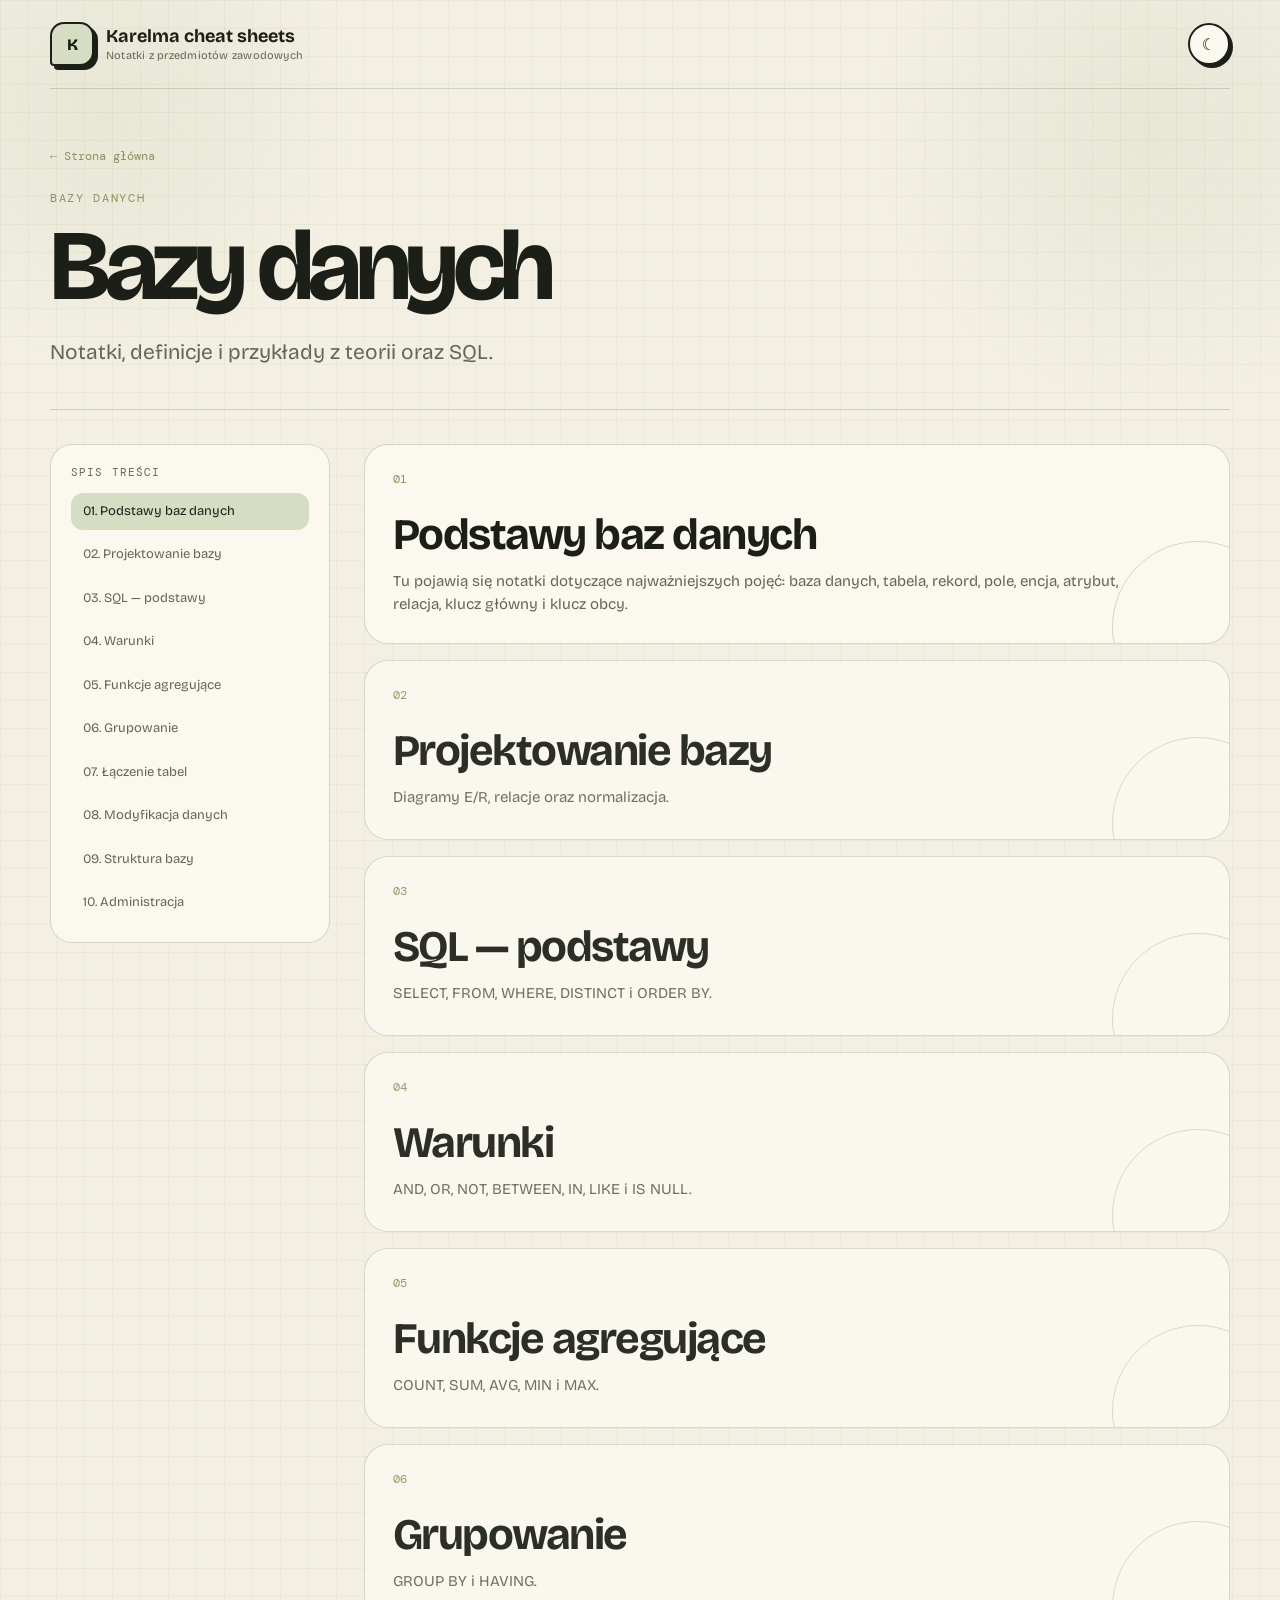
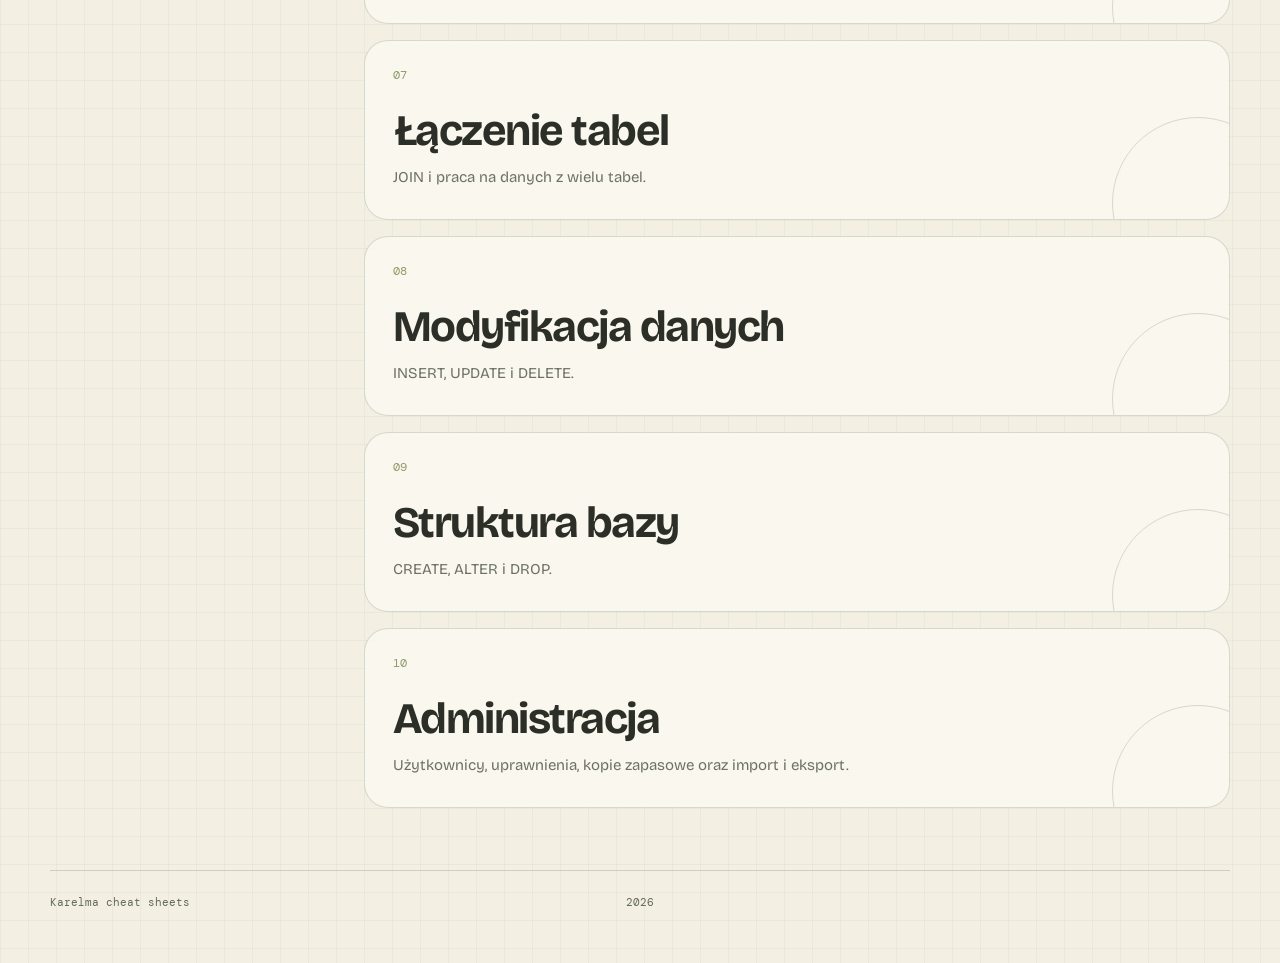
==== bazy-danych/index.html @ 71f8cc5c "Dodanie podstrony Bazy danych" ====
<!DOCTYPE html>
<html lang="pl">
<head>
  <meta charset="UTF-8" />
  <meta name="viewport" content="width=device-width, initial-scale=1.0" />
  <meta name="description" content="Karelma cheat sheets — Bazy danych." />
  <title>Bazy danych — Karelma cheat sheets</title>

  <link rel="preconnect" href="https://fonts.googleapis.com">
  <link rel="preconnect" href="https://fonts.gstatic.com" crossorigin>
  <link href="https://fonts.googleapis.com/css2?family=Bricolage+Grotesque:opsz,wght@12..96,500;12..96,600;12..96,700;12..96,800&family=DM+Mono:wght@400;500&display=swap" rel="stylesheet">

  <link rel="stylesheet" href="../styles.css" />
  <link rel="stylesheet" href="bazy-danych.css" />
</head>

<body>
  <div class="page subject-page">
    <header class="topbar">
      <a class="logo" href="../index.html">
        <span class="logo-badge">K</span>
        <span>
          <strong>Karelma cheat sheets</strong>
          <small>Notatki z przedmiotów zawodowych</small>
        </span>
      </a>

      <button id="themeToggle" class="theme-toggle" type="button" aria-label="Zmień motyw">
        <span>☾</span>
      </button>
    </header>

    <main>
      <section class="subject-hero">
        <a class="back-link" href="../index.html">← Strona główna</a>

        <div class="subject-kicker">BAZY DANYCH</div>

        <h1>Bazy danych</h1>

        <p>
          Notatki, definicje i przykłady z teorii oraz SQL.
        </p>
      </section>

      <section class="subject-layout">
        <aside class="subject-nav">
          <div class="nav-label">Spis treści</div>

          <nav>
            <a class="active" href="#podstawy">01. Podstawy baz danych</a>
            <a href="#projektowanie">02. Projektowanie bazy</a>
            <a href="#sql-podstawy">03. SQL — podstawy</a>
            <a href="#warunki">04. Warunki</a>
            <a href="#agregaty">05. Funkcje agregujące</a>
            <a href="#grupowanie">06. Grupowanie</a>
            <a href="#join">07. Łączenie tabel</a>
            <a href="#modyfikacja">08. Modyfikacja danych</a>
            <a href="#struktura">09. Struktura bazy</a>
            <a href="#administracja">10. Administracja</a>
          </nav>
        </aside>

        <div class="subject-content">

          <section class="topic-card" id="podstawy">
            <div class="topic-number">01</div>

            <div>
              <h2>Podstawy baz danych</h2>
              <p>
                Tu pojawią się notatki dotyczące najważniejszych pojęć:
                baza danych, tabela, rekord, pole, encja, atrybut, relacja,
                klucz główny i klucz obcy.
              </p>
            </div>
          </section>

          <section class="topic-card placeholder" id="projektowanie">
            <div class="topic-number">02</div>

            <div>
              <h2>Projektowanie bazy</h2>
              <p>Diagramy E/R, relacje oraz normalizacja.</p>
            </div>
          </section>

          <section class="topic-card placeholder" id="sql-podstawy">
            <div class="topic-number">03</div>

            <div>
              <h2>SQL — podstawy</h2>
              <p>SELECT, FROM, WHERE, DISTINCT i ORDER BY.</p>
            </div>
          </section>

          <section class="topic-card placeholder" id="warunki">
            <div class="topic-number">04</div>

            <div>
              <h2>Warunki</h2>
              <p>AND, OR, NOT, BETWEEN, IN, LIKE i IS NULL.</p>
            </div>
          </section>

          <section class="topic-card placeholder" id="agregaty">
            <div class="topic-number">05</div>

            <div>
              <h2>Funkcje agregujące</h2>
              <p>COUNT, SUM, AVG, MIN i MAX.</p>
            </div>
          </section>

          <section class="topic-card placeholder" id="grupowanie">
            <div class="topic-number">06</div>

            <div>
              <h2>Grupowanie</h2>
              <p>GROUP BY i HAVING.</p>
            </div>
          </section>

          <section class="topic-card placeholder" id="join">
            <div class="topic-number">07</div>

            <div>
              <h2>Łączenie tabel</h2>
              <p>JOIN i praca na danych z wielu tabel.</p>
            </div>
          </section>

          <section class="topic-card placeholder" id="modyfikacja">
            <div class="topic-number">08</div>

            <div>
              <h2>Modyfikacja danych</h2>
              <p>INSERT, UPDATE i DELETE.</p>
            </div>
          </section>

          <section class="topic-card placeholder" id="struktura">
            <div class="topic-number">09</div>

            <div>
              <h2>Struktura bazy</h2>
              <p>CREATE, ALTER i DROP.</p>
            </div>
          </section>

          <section class="topic-card placeholder" id="administracja">
            <div class="topic-number">10</div>

            <div>
              <h2>Administracja</h2>
              <p>
                Użytkownicy, uprawnienia, kopie zapasowe oraz import i eksport.
              </p>
            </div>
          </section>

        </div>
      </section>
    </main>

    <footer>
      <span>Karelma cheat sheets</span>
      <span>2026</span>
    </footer>
  </div>

  <script src="../script.js"></script>
</body>
</html>
---- styles.css ----
:root {
  --olive-900: #2f3522;
  --olive-800: #3f472d;
  --olive-700: #59633b;
  --olive-500: #87945e;
  --olive-300: #b9c39a;
  --olive-200: #d6ddc3;
  --cream: #f3f0e3;
  --paper: #faf8ef;
  --ink: #1c1f17;
  --muted: #626858;
  --line: rgba(28, 31, 23, 0.16);
  --acid: #cfd6b8;
  --shadow: 0 14px 0 rgba(28, 31, 23, 0.12);
  --radius: 26px;
}

html[data-theme="dark"] {
  --olive-900: #20251a;
  --olive-800: #2a3020;
  --olive-700: #78845a;
  --olive-500: #a8b486;
  --olive-300: #cbd3b5;
  --olive-200: #3a432d;
  --cream: #171b13;
  --paper: #22281b;
  --ink: #f3f0e4;
  --muted: #b6bca8;
  --line: rgba(243, 240, 228, 0.14);
  --acid: #a8b486;
  --shadow: 0 14px 0 rgba(0, 0, 0, 0.26);
}

* {
  box-sizing: border-box;
}

html {
  scroll-behavior: smooth;
}

body {
  margin: 0;
  min-height: 100vh;
  color: var(--ink);
  background:
    linear-gradient(color-mix(in srgb, var(--olive-500) 8%, transparent) 1px, transparent 1px),
    linear-gradient(90deg, color-mix(in srgb, var(--olive-500) 8%, transparent) 1px, transparent 1px),
    var(--cream);
  background-size: 28px 28px;
  font-family: "Bricolage Grotesque", system-ui, sans-serif;
}

body::before {
  content: "";
  position: fixed;
  inset: 0;
  pointer-events: none;
  background:
    radial-gradient(circle at 8% 12%, rgba(135, 148, 94, 0.10), transparent 18%),
    radial-gradient(circle at 90% 14%, rgba(135, 148, 94, 0.10), transparent 20%);
  z-index: -2;
}

html[data-theme="dark"] body::before {
  background:
    radial-gradient(circle at 8% 12%, rgba(168, 180, 134, 0.08), transparent 20%),
    radial-gradient(circle at 90% 14%, rgba(168, 180, 134, 0.06), transparent 22%);
}

a {
  color: inherit;
  text-decoration: none;
}

button {
  font: inherit;
}

.page {
  width: min(1180px, calc(100% - 28px));
  margin: 0 auto;
}

.topbar {
  display: flex;
  justify-content: space-between;
  align-items: center;
  padding: 22px 0;
  border-bottom: 1px solid var(--line);
}

.logo {
  display: flex;
  gap: 12px;
  align-items: center;
}

.logo-badge {
  width: 44px;
  height: 44px;
  display: grid;
  place-items: center;
  border: 2px solid var(--ink);
  border-radius: 14px 14px 14px 4px;
  background: var(--olive-200);
  color: #1a1d13;
  font-weight: 800;
  box-shadow: 4px 4px 0 var(--ink);
}

.logo strong,
.logo small {
  display: block;
}

.logo strong {
  font-size: 18px;
  line-height: 1;
}

.logo .dot {
  color: var(--olive-500);
}

.logo small {
  margin-top: 4px;
  color: var(--muted);
  font-size: 11px;
  letter-spacing: 0.02em;
}

.top-actions {
  display: flex;
  align-items: center;
  gap: 10px;
}



.theme-toggle {
  width: 42px;
  height: 42px;
  border: 2px solid var(--ink);
  border-radius: 50%;
  background: var(--paper);
  color: var(--ink);
  cursor: pointer;
  box-shadow: 3px 3px 0 var(--ink);
  transition: transform 0.15s ease, box-shadow 0.15s ease;
}

.theme-toggle:hover {
  transform: translate(2px, 2px);
  box-shadow: 1px 1px 0 var(--ink);
}

.hero {
  display: grid;
  grid-template-columns: 1.2fr 0.8fr;
  gap: 48px;
  align-items: center;
  padding: 72px 0 76px;
}



.hero h1 {
  margin: 0;
  font-size: clamp(58px, 7.2vw, 94px);
  line-height: 0.92;
  letter-spacing: -0.055em;
  font-weight: 800;
}

.hero-text {
  max-width: 620px;
  margin: 28px 0 0;
  color: var(--muted);
  font-size: clamp(17px, 1.6vw, 21px);
  line-height: 1.55;
}


.hero h1 span {
  color: var(--olive-700);
}




.hero-art {
  position: relative;
  min-height: 360px;
  display: grid;
  place-items: center;
}

.terminal-card {
  position: relative;
  z-index: 3;
  width: min(100%, 360px);
  border: 2px solid var(--ink);
  border-radius: 22px 22px 22px 8px;
  overflow: hidden;
  background: var(--olive-900);
  box-shadow: 10px 10px 0 var(--ink);
  transform: rotate(2deg);
}

.terminal-head {
  height: 40px;
  display: flex;
  align-items: center;
  gap: 7px;
  padding: 0 14px;
  background: var(--olive-800);
  border-bottom: 1px solid rgba(255,255,255,0.12);
}

.terminal-head span {
  width: 10px;
  height: 10px;
  border-radius: 50%;
  background: var(--olive-300);
}






.orbit {
  position: absolute;
  border: 1px dashed rgba(47,53,34,0.28);
  border-radius: 50%;
}

.orbit-one {
  width: 320px;
  height: 320px;
}

.orbit-two {
  width: 250px;
  height: 250px;
  transform: rotate(22deg);
}





.section-head {
  display: flex;
  justify-content: space-between;
  align-items: end;
  gap: 28px;
  padding: 24px 0 18px;
  border-top: 1px solid var(--line);
}

.section-head > div {
  display: flex;
  align-items: baseline;
  gap: 14px;
}

.section-no {
  font-family: "DM Mono", monospace;
  color: var(--olive-500);
  font-size: 13px;
}

.section-head h2 {
  margin: 0;
  font-size: 36px;
  letter-spacing: -0.03em;
}

.section-head p {
  max-width: 440px;
  margin: 0;
  color: var(--muted);
  font-size: 14px;
  line-height: 1.5;
}

.subjects {
  display: grid;
  grid-template-columns: repeat(2, minmax(0, 1fr));
  gap: 18px;
  padding-bottom: 20px;
}

.subject-card {
  position: relative;
  min-height: 300px;
  padding: 24px;
  border: 2px solid var(--ink);
  border-radius: var(--radius) var(--radius) var(--radius) 8px;
  overflow: hidden;
  display: flex;
  flex-direction: column;
  justify-content: space-between;
  box-shadow: var(--shadow);
  transition: transform 0.18s ease, box-shadow 0.18s ease;
}

.subject-card:hover {
  transform: translate(-4px, -4px);
  box-shadow: 18px 18px 0 color-mix(in srgb, var(--ink) 10%, transparent);
  background: var(--olive-200);
}

.subject-card::before {
  content: "";
  position: absolute;
  width: 190px;
  height: 190px;
  right: -70px;
  bottom: -70px;
  border: 2px solid color-mix(in srgb, var(--ink) 12%, transparent);
  border-radius: 50%;
}

.subject-db {
  background: var(--paper);
}

.subject-web {
  background: var(--paper);
}

.subject-hardware {
  background: var(--paper);
}

.subject-network {
  background: var(--paper);
}

html[data-theme="dark"] .subject-card {
  color: var(--ink);
}

.card-index {
  position: absolute;
  top: 16px;
  right: 18px;
  font-family: "DM Mono", monospace;
  font-size: 52px;
  line-height: 1;
  color: color-mix(in srgb, var(--ink) 8%, transparent);
  font-weight: 500;
}

.card-top,
.card-content,
.card-bottom {
  position: relative;
  z-index: 2;
}

.card-top {
  display: flex;
  justify-content: space-between;
  align-items: center;
}

.card-icon {
  min-width: 54px;
  height: 54px;
  padding: 0 12px;
  display: grid;
  place-items: center;
  border: 2px solid var(--ink);
  border-radius: 16px 16px 16px 4px;
  background: var(--olive-200);
  box-shadow: 4px 4px 0 var(--ink);
  font-family: "DM Mono", monospace;
  font-size: 14px;
  font-weight: 500;
}


.card-content {
  margin-top: 44px;
}

.card-content h3 {
  max-width: 88%;
  margin: 0;
  font-size: clamp(27px, 3vw, 39px);
  line-height: 1.03;
  letter-spacing: -0.035em;
  color: var(--ink);
}


.card-bottom {
  display: flex;
  justify-content: flex-end;
  align-items: end;
  margin-top: 30px;
}

.card-arrow {
  display: grid;
  place-items: center;
  width: 42px;
  height: 42px;
  flex: 0 0 auto;
  border: 2px solid var(--ink);
  border-radius: 50%;
  background: var(--paper);
  color: var(--ink);
  font-family: inherit;
  font-size: 18px;
}





footer {
  display: grid;
  grid-template-columns: 1fr auto 1fr;
  align-items: center;
  gap: 20px;
  padding: 24px 0 34px;
  border-top: 1px solid var(--line);
  color: var(--muted);
  font-family: "DM Mono", monospace;
  font-size: 11px;
}

footer span:last-child {
  text-align: right;
}

@media (max-width: 900px) {
  .hero {
    grid-template-columns: 1fr;
    gap: 26px;
  }

  .hero-art {
    min-height: 310px;
  }

  .section-head {
    align-items: flex-start;
    flex-direction: column;
  }

  .subjects {
    grid-template-columns: 1fr;
  }
}

@media (max-width: 600px) {
  .page {
    width: min(100% - 18px, 1180px);
  }


  .hero {
    padding: 48px 0 52px;
  }

  .hero h1 {
    font-size: 52px;
  }

  .hero-art {
    min-height: 280px;
  }

  .terminal-card {
    width: 88%;
  }



  .subject-card {
    min-height: 280px;
    padding: 20px;
  }

  .card-content h3 {
    max-width: 95%;
  }

  footer {
    grid-template-columns: 1fr;
    gap: 7px;
  }

  footer span:last-child {
    text-align: left;
  }
}


.terminal-lines {
  padding: 32px 28px 28px;
}

.terminal-lines span {
  display: block;
  height: 8px;
  margin: 18px 0;
  border-radius: 999px;
  background: rgba(241, 244, 223, 0.74);
}

.terminal-lines span:nth-child(1) { width: 44%; }
.terminal-lines span:nth-child(2) { width: 78%; }
.terminal-lines span:nth-child(3) { width: 62%; }
.terminal-lines span:nth-child(4) { width: 84%; }


/* Dark mode refinements */
html[data-theme="dark"] .subject-card {
  background: #242b1d;
  border-color: rgba(243, 240, 228, 0.72);
  box-shadow: 0 12px 0 rgba(0, 0, 0, 0.24);
}

html[data-theme="dark"] .subject-card:hover {
  background: #303824;
  box-shadow: 16px 16px 0 rgba(0, 0, 0, 0.26);
}

html[data-theme="dark"] .subject-card::before {
  border-color: rgba(243, 240, 228, 0.08);
}

html[data-theme="dark"] .card-content h3 {
  color: var(--ink);
}

html[data-theme="dark"] .card-icon {
  background: #d9dec8;
  color: #20251a;
  border-color: #f3f0e4;
  box-shadow: 4px 4px 0 rgba(243, 240, 228, 0.82);
}

html[data-theme="dark"] .card-arrow {
  background: #d9dec8;
  color: #20251a;
  border-color: #f3f0e4;
}

html[data-theme="dark"] .card-index {
  color: rgba(243, 240, 228, 0.08);
}

html[data-theme="dark"] .terminal-card {
  background: #2b3322;
  border-color: #ece8d9;
  box-shadow: 10px 10px 0 rgba(236, 232, 217, 0.9);
}

html[data-theme="dark"] .terminal-head {
  background: #3b452d;
}

html[data-theme="dark"] .terminal-lines span {
  background: rgba(236, 232, 217, 0.72);
}

html[data-theme="dark"] .theme-toggle {
  background: #2b3322;
  border-color: #ece8d9;
  color: #ece8d9;
  box-shadow: 3px 3px 0 rgba(236, 232, 217, 0.75);
}

html[data-theme="dark"] .brand-mark {
  background: #d9dec8;
  color: #20251a;
  border-color: #f3f0e4;
  box-shadow: 4px 4px 0 rgba(243, 240, 228, 0.78);
}
---- bazy-danych/bazy-danych.css ----
.subject-page {
  padding-bottom: 20px;
}

.subject-hero {
  padding: 56px 0 40px;
  border-bottom: 1px solid var(--line);
}

.back-link {
  display: inline-block;
  margin-bottom: 26px;
  color: var(--olive-500);
  font-family: "DM Mono", monospace;
  font-size: 12px;
}

.subject-kicker {
  margin-bottom: 14px;
  color: var(--olive-500);
  font-family: "DM Mono", monospace;
  font-size: 12px;
  letter-spacing: 0.14em;
}

.subject-hero h1 {
  margin: 0;
  font-size: clamp(58px, 8vw, 100px);
  line-height: 0.92;
  letter-spacing: -0.055em;
}

.subject-hero p {
  max-width: 620px;
  margin: 24px 0 0;
  color: var(--muted);
  font-size: clamp(17px, 1.7vw, 21px);
  line-height: 1.55;
}

.subject-layout {
  display: grid;
  grid-template-columns: 280px minmax(0, 1fr);
  gap: 34px;
  align-items: start;
  padding: 34px 0 62px;
}

.subject-nav {
  position: sticky;
  top: 18px;
  padding: 20px;
  border: 1px solid var(--line);
  border-radius: 22px;
  background: var(--paper);
}

.nav-label {
  margin-bottom: 14px;
  color: var(--muted);
  font-family: "DM Mono", monospace;
  font-size: 11px;
  text-transform: uppercase;
  letter-spacing: 0.1em;
}

.subject-nav nav {
  display: flex;
  flex-direction: column;
  gap: 6px;
}

.subject-nav a {
  padding: 10px 12px;
  border-radius: 12px;
  color: var(--muted);
  font-size: 13px;
  line-height: 1.35;
  transition:
    background 0.15s ease,
    color 0.15s ease;
}

.subject-nav a:hover,
.subject-nav a.active {
  background: var(--olive-200);
  color: #1c1f17;
}

.subject-content {
  display: grid;
  gap: 16px;
}

.topic-card {
  position: relative;
  min-height: 180px;
  padding: 26px 28px;
  border: 1px solid var(--line);
  border-radius: 24px;
  background: var(--paper);
  overflow: hidden;
}

.topic-card::after {
  content: "";
  position: absolute;
  right: -55px;
  bottom: -70px;
  width: 170px;
  height: 170px;
  border: 1px solid var(--line);
  border-radius: 50%;
}

.topic-number {
  margin-bottom: 26px;
  color: var(--olive-500);
  font-family: "DM Mono", monospace;
  font-size: 12px;
}

.topic-card h2 {
  margin: 0;
  max-width: 820px;
  font-size: clamp(28px, 3.4vw, 44px);
  line-height: 1.05;
  letter-spacing: -0.035em;
}

.topic-card p {
  max-width: 760px;
  margin: 12px 0 0;
  color: var(--muted);
  font-size: 15px;
  line-height: 1.55;
}

.placeholder {
  opacity: 0.92;
}

html[data-theme="dark"] .subject-nav,
html[data-theme="dark"] .topic-card {
  background: var(--paper);
}

@media (max-width: 920px) {
  .subject-layout {
    grid-template-columns: 1fr;
  }

  .subject-nav {
    position: static;
  }

  .subject-nav nav {
    display: grid;
    grid-template-columns: repeat(2, minmax(0, 1fr));
  }
}

@media (max-width: 620px) {
  .subject-hero {
    padding-top: 40px;
  }

  .subject-nav nav {
    grid-template-columns: 1fr;
  }

  .topic-card {
    padding: 22px;
  }
}
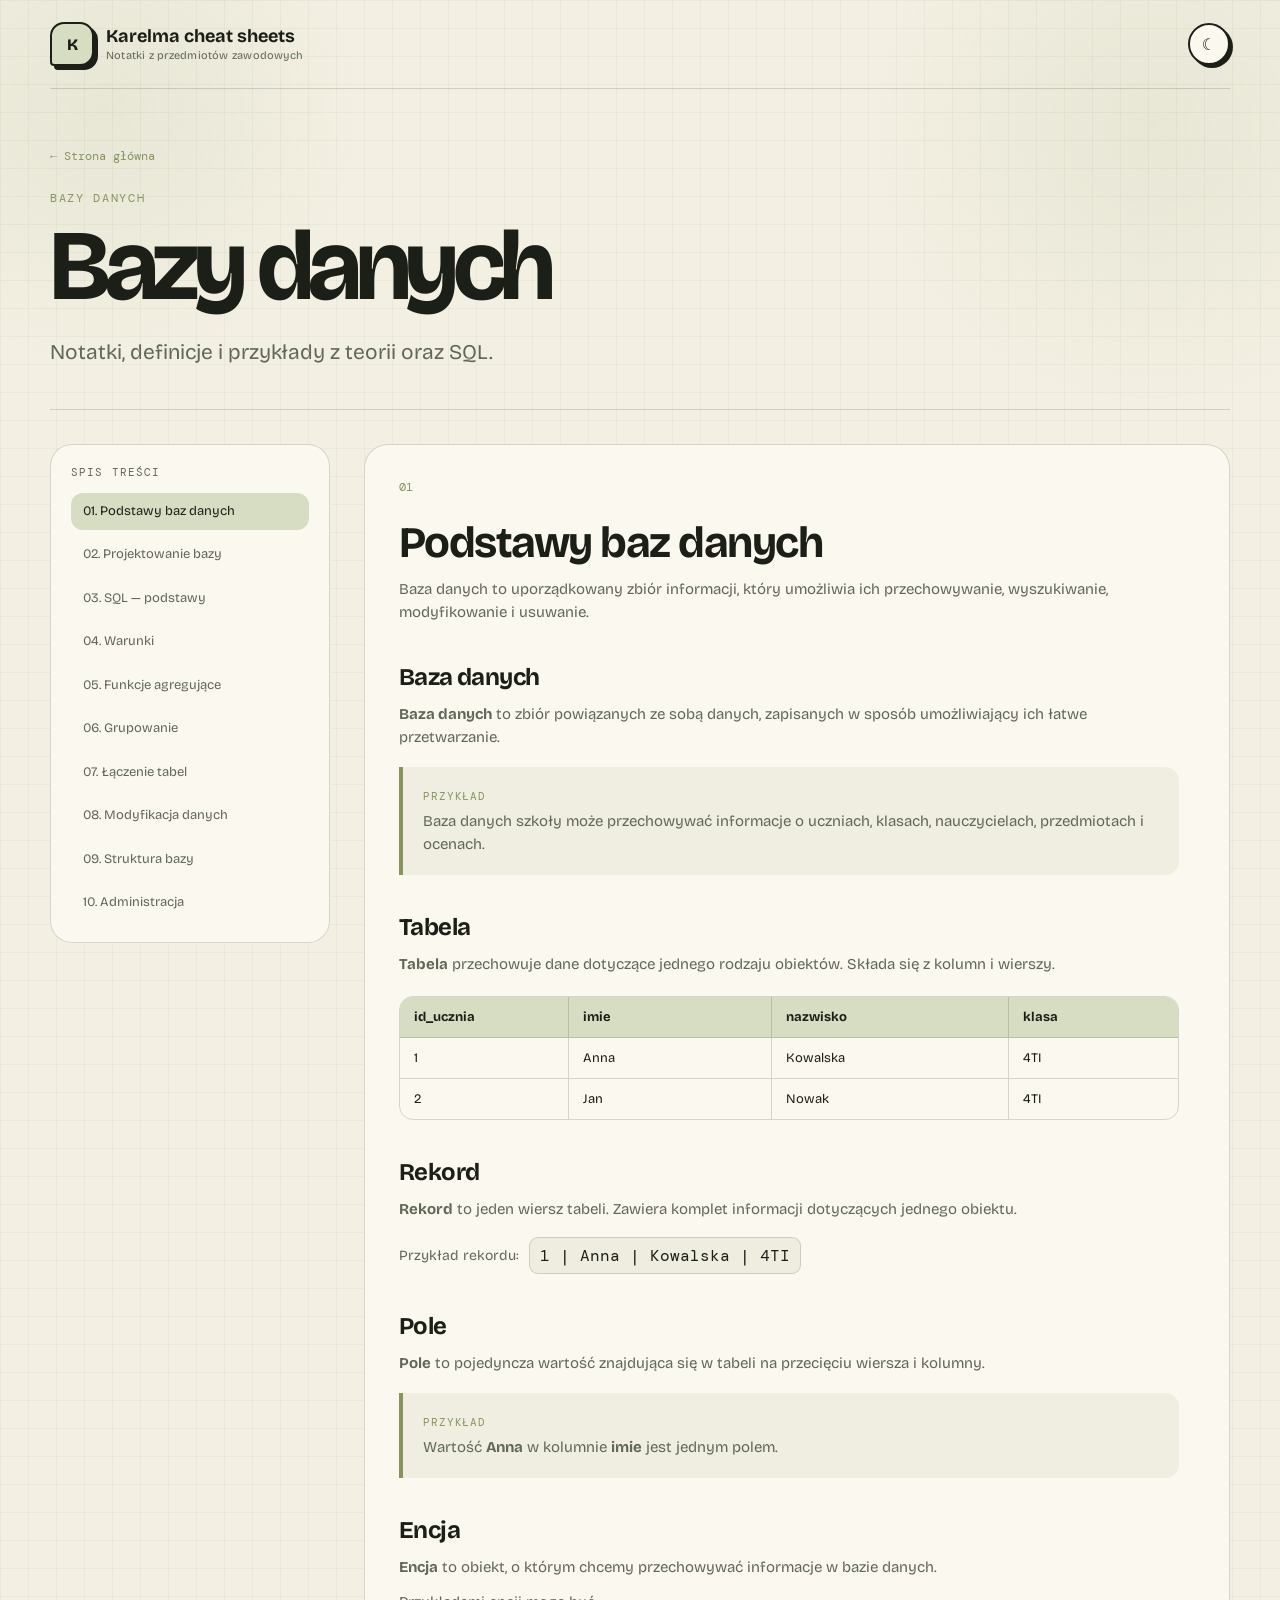
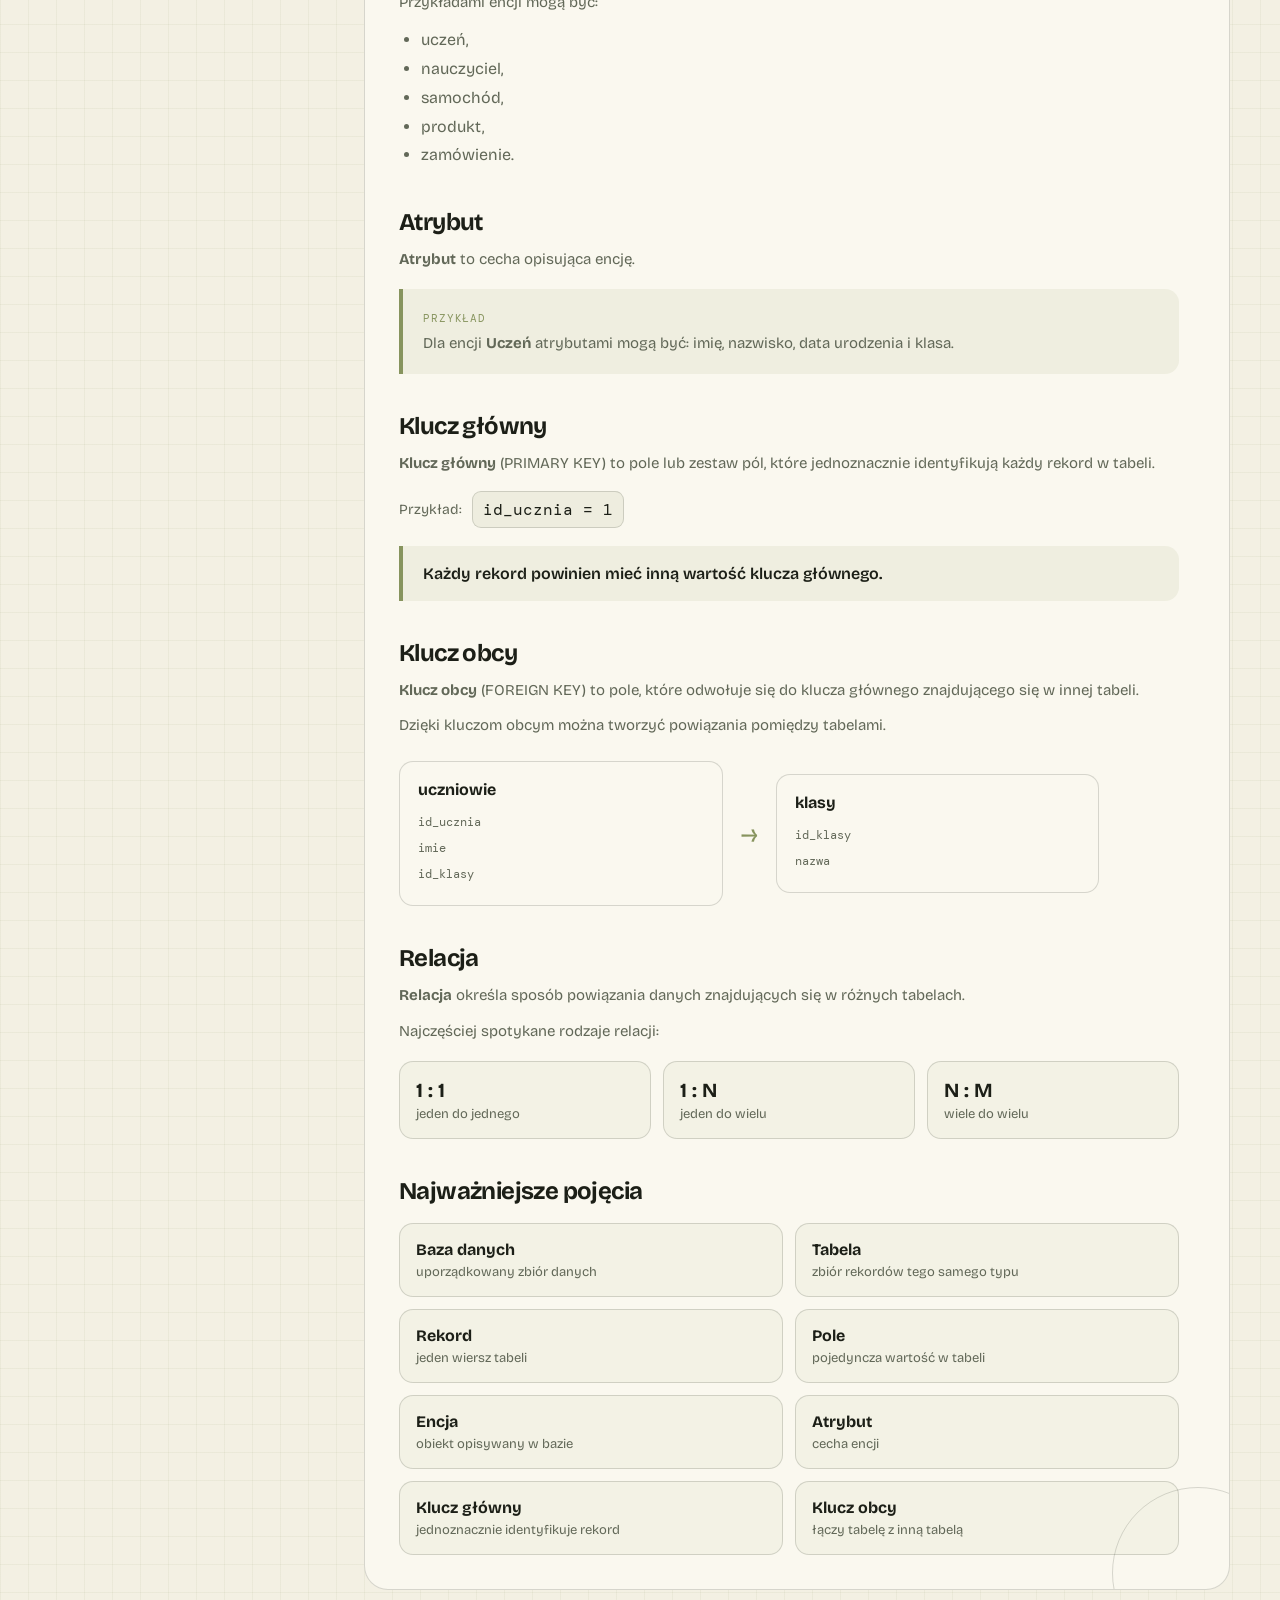
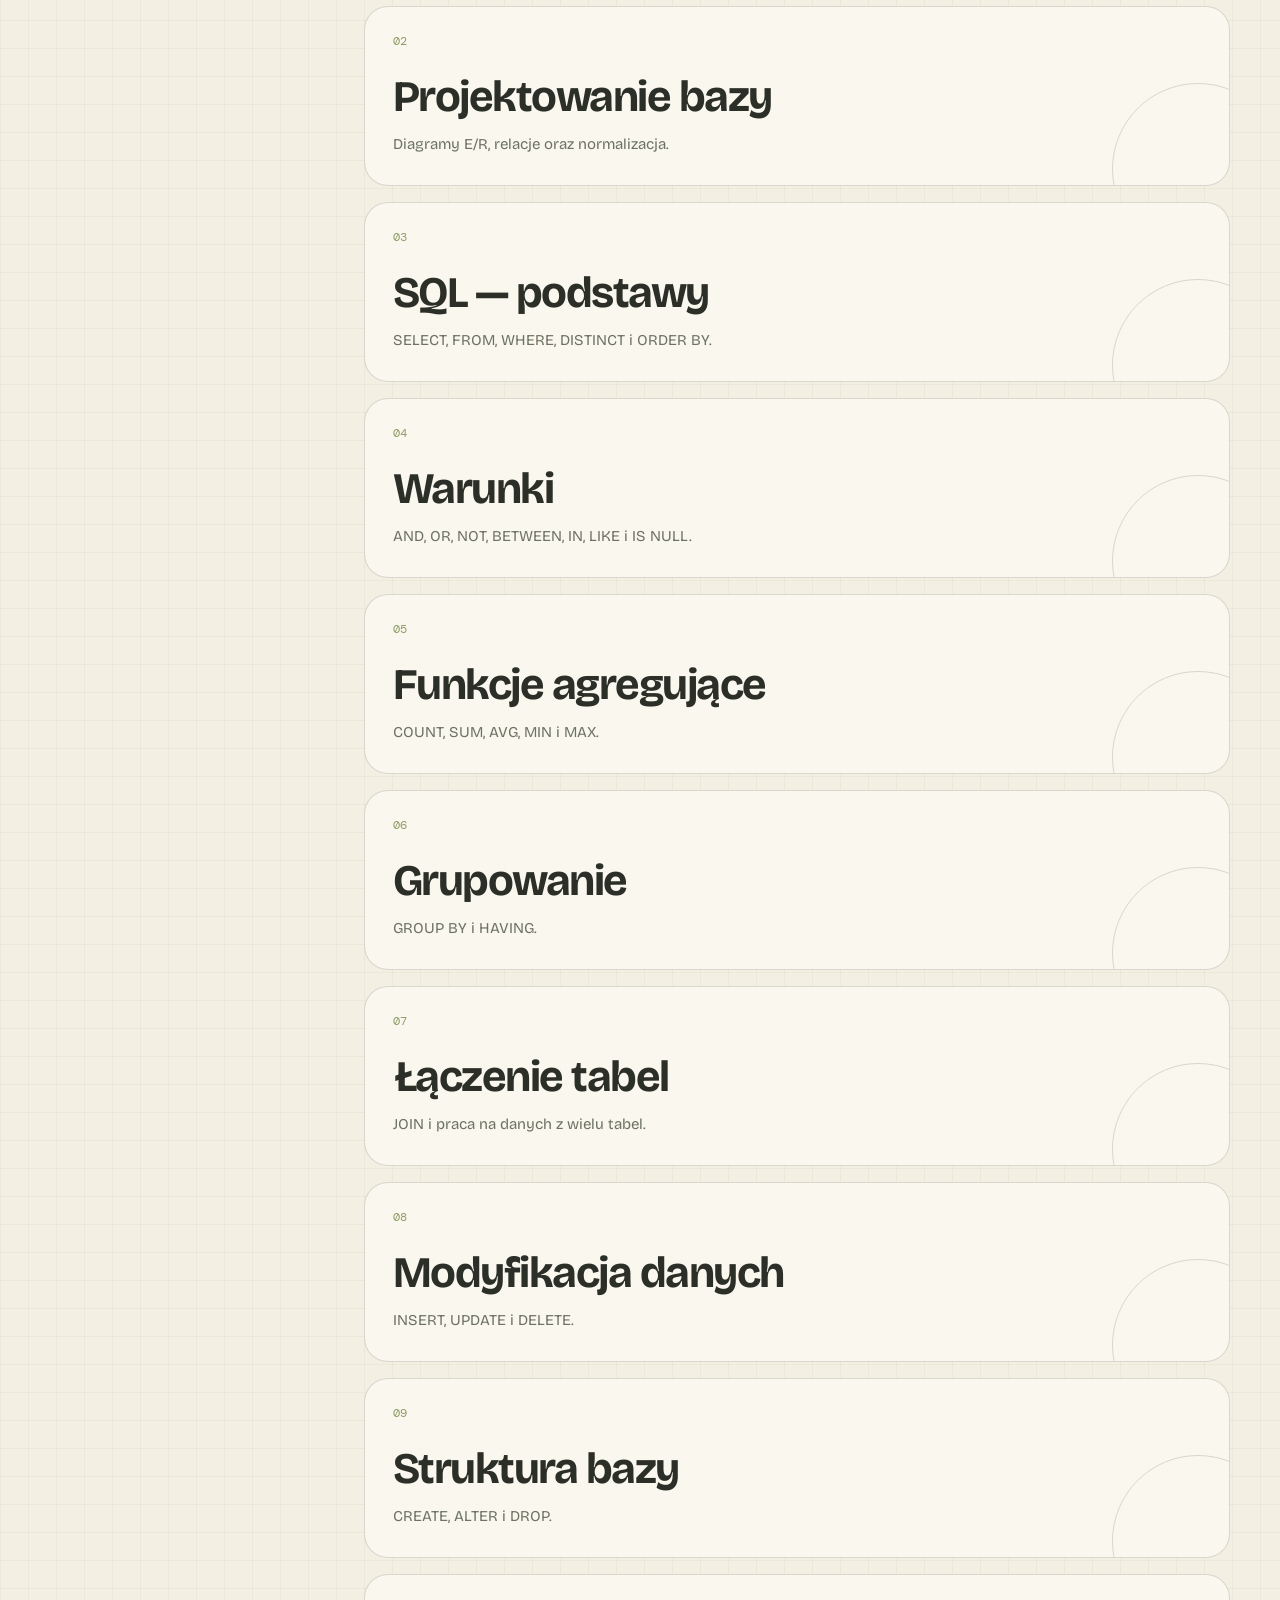
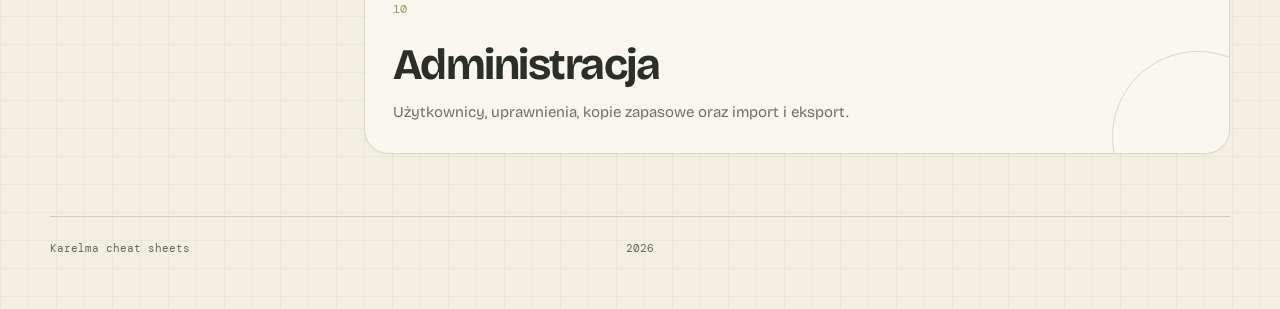
==== commit a69bd5b9: "Dodanie notatek do sekcji Podstawy baz danych" ====
--- a/bazy-danych/index.html
+++ b/bazy-danych/index.html
@@ -63,18 +63,226 @@
 
         <div class="subject-content">
 
-          <section class="topic-card" id="podstawy">
-            <div class="topic-number">01</div>
-
-            <div>
-              <h2>Podstawy baz danych</h2>
-              <p>
-                Tu pojawią się notatki dotyczące najważniejszych pojęć:
-                baza danych, tabela, rekord, pole, encja, atrybut, relacja,
-                klucz główny i klucz obcy.
-              </p>
-            </div>
-          </section>
+          <section class="topic-card topic-notes" id="podstawy">
+  <div class="topic-number">01</div>
+
+  <div class="topic-body">
+    <h2>Podstawy baz danych</h2>
+
+    <p class="topic-intro">
+      Baza danych to uporządkowany zbiór informacji, który umożliwia
+      ich przechowywanie, wyszukiwanie, modyfikowanie i usuwanie.
+    </p>
+
+    <h3>Baza danych</h3>
+    <p>
+      <strong>Baza danych</strong> to zbiór powiązanych ze sobą danych,
+      zapisanych w sposób umożliwiający ich łatwe przetwarzanie.
+    </p>
+
+    <div class="example-box">
+      <span class="example-label">Przykład</span>
+      <p>
+        Baza danych szkoły może przechowywać informacje o uczniach,
+        klasach, nauczycielach, przedmiotach i ocenach.
+      </p>
+    </div>
+
+    <h3>Tabela</h3>
+    <p>
+      <strong>Tabela</strong> przechowuje dane dotyczące jednego rodzaju
+      obiektów. Składa się z kolumn i wierszy.
+    </p>
+
+    <div class="simple-table">
+      <div class="table-row table-head">
+        <div>id_ucznia</div>
+        <div>imie</div>
+        <div>nazwisko</div>
+        <div>klasa</div>
+      </div>
+
+      <div class="table-row">
+        <div>1</div>
+        <div>Anna</div>
+        <div>Kowalska</div>
+        <div>4TI</div>
+      </div>
+
+      <div class="table-row">
+        <div>2</div>
+        <div>Jan</div>
+        <div>Nowak</div>
+        <div>4TI</div>
+      </div>
+    </div>
+
+    <h3>Rekord</h3>
+    <p>
+      <strong>Rekord</strong> to jeden wiersz tabeli. Zawiera komplet
+      informacji dotyczących jednego obiektu.
+    </p>
+
+    <div class="definition-line">
+      <span>Przykład rekordu:</span>
+      <code>1 | Anna | Kowalska | 4TI</code>
+    </div>
+
+    <h3>Pole</h3>
+    <p>
+      <strong>Pole</strong> to pojedyncza wartość znajdująca się
+      w tabeli na przecięciu wiersza i kolumny.
+    </p>
+
+    <div class="example-box">
+      <span class="example-label">Przykład</span>
+      <p>
+        Wartość <strong>Anna</strong> w kolumnie
+        <strong>imie</strong> jest jednym polem.
+      </p>
+    </div>
+
+    <h3>Encja</h3>
+    <p>
+      <strong>Encja</strong> to obiekt, o którym chcemy przechowywać
+      informacje w bazie danych.
+    </p>
+
+    <p>Przykładami encji mogą być:</p>
+
+    <ul class="note-list">
+      <li>uczeń,</li>
+      <li>nauczyciel,</li>
+      <li>samochód,</li>
+      <li>produkt,</li>
+      <li>zamówienie.</li>
+    </ul>
+
+    <h3>Atrybut</h3>
+    <p>
+      <strong>Atrybut</strong> to cecha opisująca encję.
+    </p>
+
+    <div class="example-box">
+      <span class="example-label">Przykład</span>
+      <p>
+        Dla encji <strong>Uczeń</strong> atrybutami mogą być:
+        imię, nazwisko, data urodzenia i klasa.
+      </p>
+    </div>
+
+    <h3>Klucz główny</h3>
+    <p>
+      <strong>Klucz główny</strong> (PRIMARY KEY) to pole lub zestaw pól,
+      które jednoznacznie identyfikują każdy rekord w tabeli.
+    </p>
+
+    <div class="definition-line">
+      <span>Przykład:</span>
+      <code>id_ucznia = 1</code>
+    </div>
+
+    <div class="important-box">
+      Każdy rekord powinien mieć inną wartość klucza głównego.
+    </div>
+
+    <h3>Klucz obcy</h3>
+    <p>
+      <strong>Klucz obcy</strong> (FOREIGN KEY) to pole, które odwołuje się
+      do klucza głównego znajdującego się w innej tabeli.
+    </p>
+
+    <p>
+      Dzięki kluczom obcym można tworzyć powiązania pomiędzy tabelami.
+    </p>
+
+    <div class="relation-example">
+      <div class="relation-table">
+        <strong>uczniowie</strong>
+        <span>id_ucznia</span>
+        <span>imie</span>
+        <span>id_klasy</span>
+      </div>
+
+      <div class="relation-arrow">→</div>
+
+      <div class="relation-table">
+        <strong>klasy</strong>
+        <span>id_klasy</span>
+        <span>nazwa</span>
+      </div>
+    </div>
+
+    <h3>Relacja</h3>
+    <p>
+      <strong>Relacja</strong> określa sposób powiązania danych
+      znajdujących się w różnych tabelach.
+    </p>
+
+    <p>Najczęściej spotykane rodzaje relacji:</p>
+
+    <div class="relation-grid">
+      <div>
+        <strong>1 : 1</strong>
+        <span>jeden do jednego</span>
+      </div>
+
+      <div>
+        <strong>1 : N</strong>
+        <span>jeden do wielu</span>
+      </div>
+
+      <div>
+        <strong>N : M</strong>
+        <span>wiele do wielu</span>
+      </div>
+    </div>
+
+    <h3>Najważniejsze pojęcia</h3>
+
+    <div class="summary-grid">
+      <div>
+        <strong>Baza danych</strong>
+        <span>uporządkowany zbiór danych</span>
+      </div>
+
+      <div>
+        <strong>Tabela</strong>
+        <span>zbiór rekordów tego samego typu</span>
+      </div>
+
+      <div>
+        <strong>Rekord</strong>
+        <span>jeden wiersz tabeli</span>
+      </div>
+
+      <div>
+        <strong>Pole</strong>
+        <span>pojedyncza wartość w tabeli</span>
+      </div>
+
+      <div>
+        <strong>Encja</strong>
+        <span>obiekt opisywany w bazie</span>
+      </div>
+
+      <div>
+        <strong>Atrybut</strong>
+        <span>cecha encji</span>
+      </div>
+
+      <div>
+        <strong>Klucz główny</strong>
+        <span>jednoznacznie identyfikuje rekord</span>
+      </div>
+
+      <div>
+        <strong>Klucz obcy</strong>
+        <span>łączy tabelę z inną tabelą</span>
+      </div>
+    </div>
+  </div>
+</section>
 
           <section class="topic-card placeholder" id="projektowanie">
             <div class="topic-number">02</div>
--- a/bazy-danych/bazy-danych.css
+++ b/bazy-danych/bazy-danych.css
@@ -172,4 +172,229 @@
   .topic-card {
     padding: 22px;
   }
+}
+
+.topic-notes {
+  padding: 34px;
+}
+
+.topic-body {
+  position: relative;
+  z-index: 2;
+}
+
+.topic-intro {
+  max-width: 760px;
+  margin: 14px 0 38px;
+  font-size: 18px;
+  line-height: 1.6;
+}
+
+.topic-body h3 {
+  margin: 38px 0 10px;
+  font-size: 24px;
+  letter-spacing: -0.025em;
+}
+
+.topic-body p {
+  max-width: 780px;
+}
+
+.example-box,
+.important-box {
+  max-width: 780px;
+  margin: 18px 0;
+  padding: 18px 20px;
+  border-left: 4px solid var(--olive-500);
+  border-radius: 0 14px 14px 0;
+  background: rgba(135, 148, 94, 0.10);
+}
+
+.example-box p {
+  margin: 6px 0 0;
+}
+
+.example-label {
+  color: var(--olive-500);
+  font-family: "DM Mono", monospace;
+  font-size: 11px;
+  text-transform: uppercase;
+  letter-spacing: 0.08em;
+}
+
+.important-box {
+  font-weight: 600;
+}
+
+.note-list {
+  margin: 12px 0 0;
+  padding-left: 22px;
+  color: var(--muted);
+  line-height: 1.8;
+}
+
+.definition-line {
+  display: flex;
+  flex-wrap: wrap;
+  align-items: center;
+  gap: 10px;
+  margin: 16px 0;
+}
+
+.definition-line span {
+  color: var(--muted);
+  font-size: 14px;
+}
+
+.definition-line code {
+  padding: 7px 10px;
+  border: 1px solid var(--line);
+  border-radius: 9px;
+  background: rgba(135, 148, 94, 0.10);
+  font-family: "DM Mono", monospace;
+}
+
+.simple-table {
+  max-width: 780px;
+  margin: 20px 0 30px;
+  overflow: hidden;
+  border: 1px solid var(--line);
+  border-radius: 14px;
+}
+
+.table-row {
+  display: grid;
+  grid-template-columns: 1fr 1.2fr 1.4fr 1fr;
+}
+
+.table-row > div {
+  padding: 12px 14px;
+  border-right: 1px solid var(--line);
+  border-bottom: 1px solid var(--line);
+  font-size: 13px;
+}
+
+.table-row > div:last-child {
+  border-right: 0;
+}
+
+.table-row:last-child > div {
+  border-bottom: 0;
+}
+
+.table-head {
+  background: var(--olive-200);
+  font-weight: 700;
+}
+
+.relation-example {
+  max-width: 700px;
+  margin: 24px 0;
+  display: flex;
+  align-items: center;
+  gap: 18px;
+}
+
+.relation-table {
+  flex: 1;
+  padding: 18px;
+  border: 1px solid var(--line);
+  border-radius: 14px;
+  background: var(--paper);
+}
+
+.relation-table strong,
+.relation-table span {
+  display: block;
+}
+
+.relation-table strong {
+  margin-bottom: 10px;
+}
+
+.relation-table span {
+  padding: 5px 0;
+  color: var(--muted);
+  font-family: "DM Mono", monospace;
+  font-size: 12px;
+}
+
+.relation-arrow {
+  color: var(--olive-500);
+  font-size: 28px;
+}
+
+.relation-grid {
+  max-width: 780px;
+  margin: 18px 0;
+  display: grid;
+  grid-template-columns: repeat(3, 1fr);
+  gap: 12px;
+}
+
+.relation-grid div,
+.summary-grid div {
+  padding: 16px;
+  border: 1px solid var(--line);
+  border-radius: 14px;
+  background: rgba(135, 148, 94, 0.06);
+}
+
+.relation-grid strong,
+.relation-grid span,
+.summary-grid strong,
+.summary-grid span {
+  display: block;
+}
+
+.relation-grid strong {
+  margin-bottom: 4px;
+  font-size: 20px;
+}
+
+.relation-grid span,
+.summary-grid span {
+  color: var(--muted);
+  font-size: 13px;
+}
+
+.summary-grid {
+  max-width: 780px;
+  margin-top: 18px;
+  display: grid;
+  grid-template-columns: repeat(2, 1fr);
+  gap: 12px;
+}
+
+.summary-grid strong {
+  margin-bottom: 5px;
+}
+
+@media (max-width: 700px) {
+  .topic-notes {
+    padding: 22px;
+  }
+
+  .simple-table {
+    overflow-x: auto;
+  }
+
+  .table-row {
+    min-width: 600px;
+  }
+
+  .relation-example {
+    flex-direction: column;
+    align-items: stretch;
+  }
+
+  .relation-arrow {
+    transform: rotate(90deg);
+    text-align: center;
+  }
+
+  .relation-grid,
+  .summary-grid {
+    grid-template-columns: 1fr;
+  }
 }
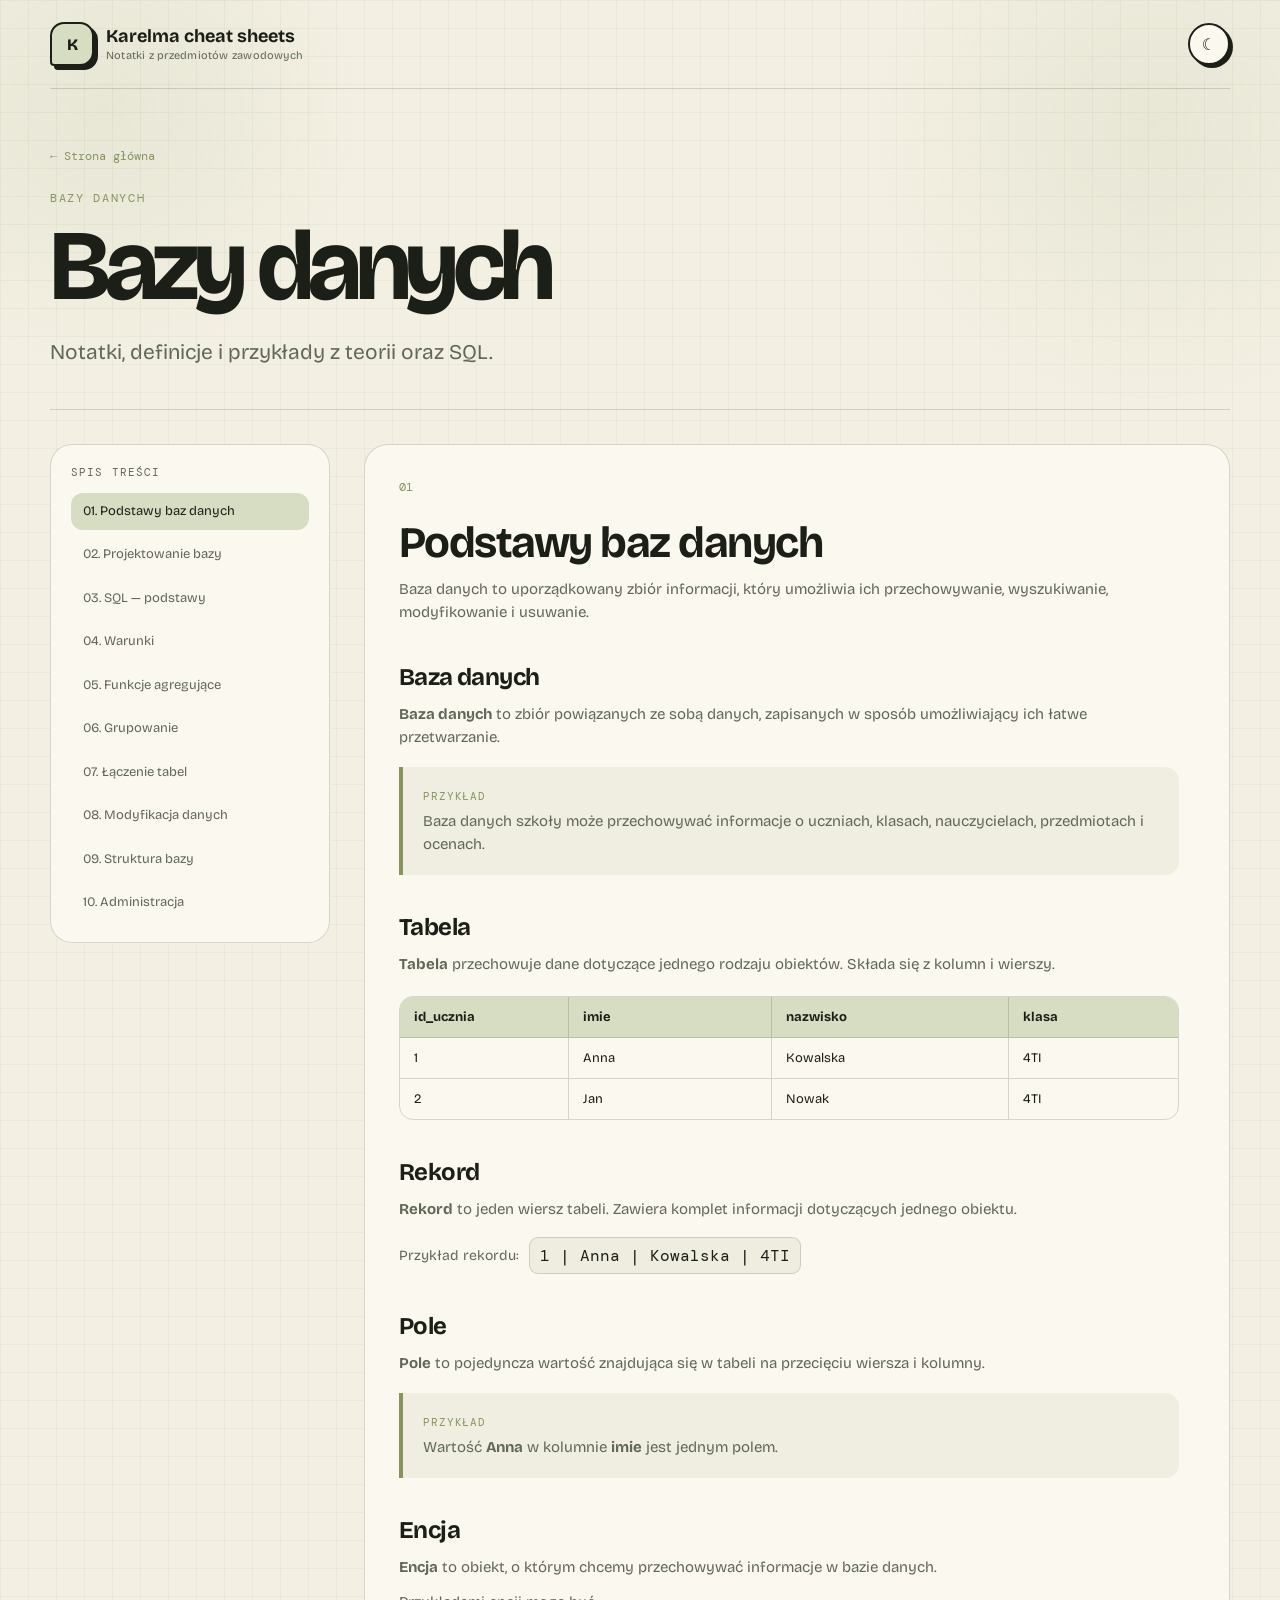
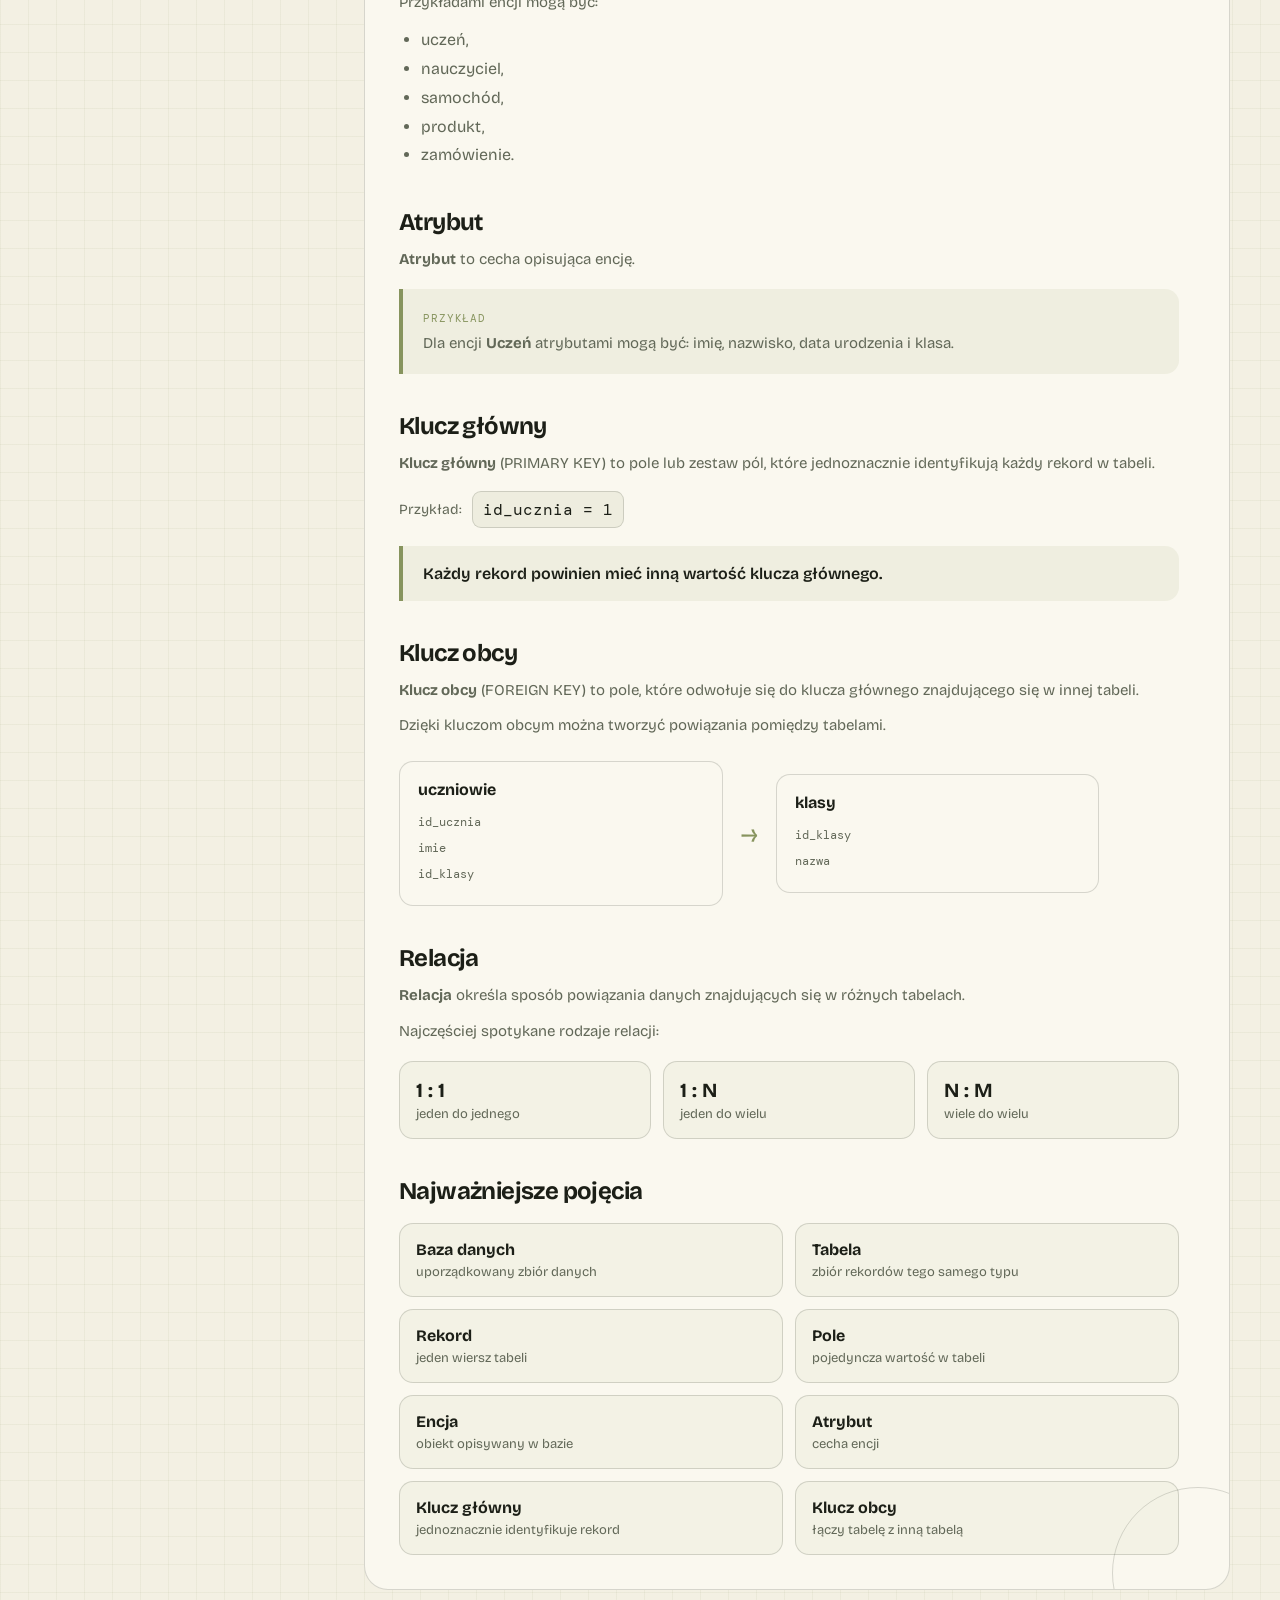
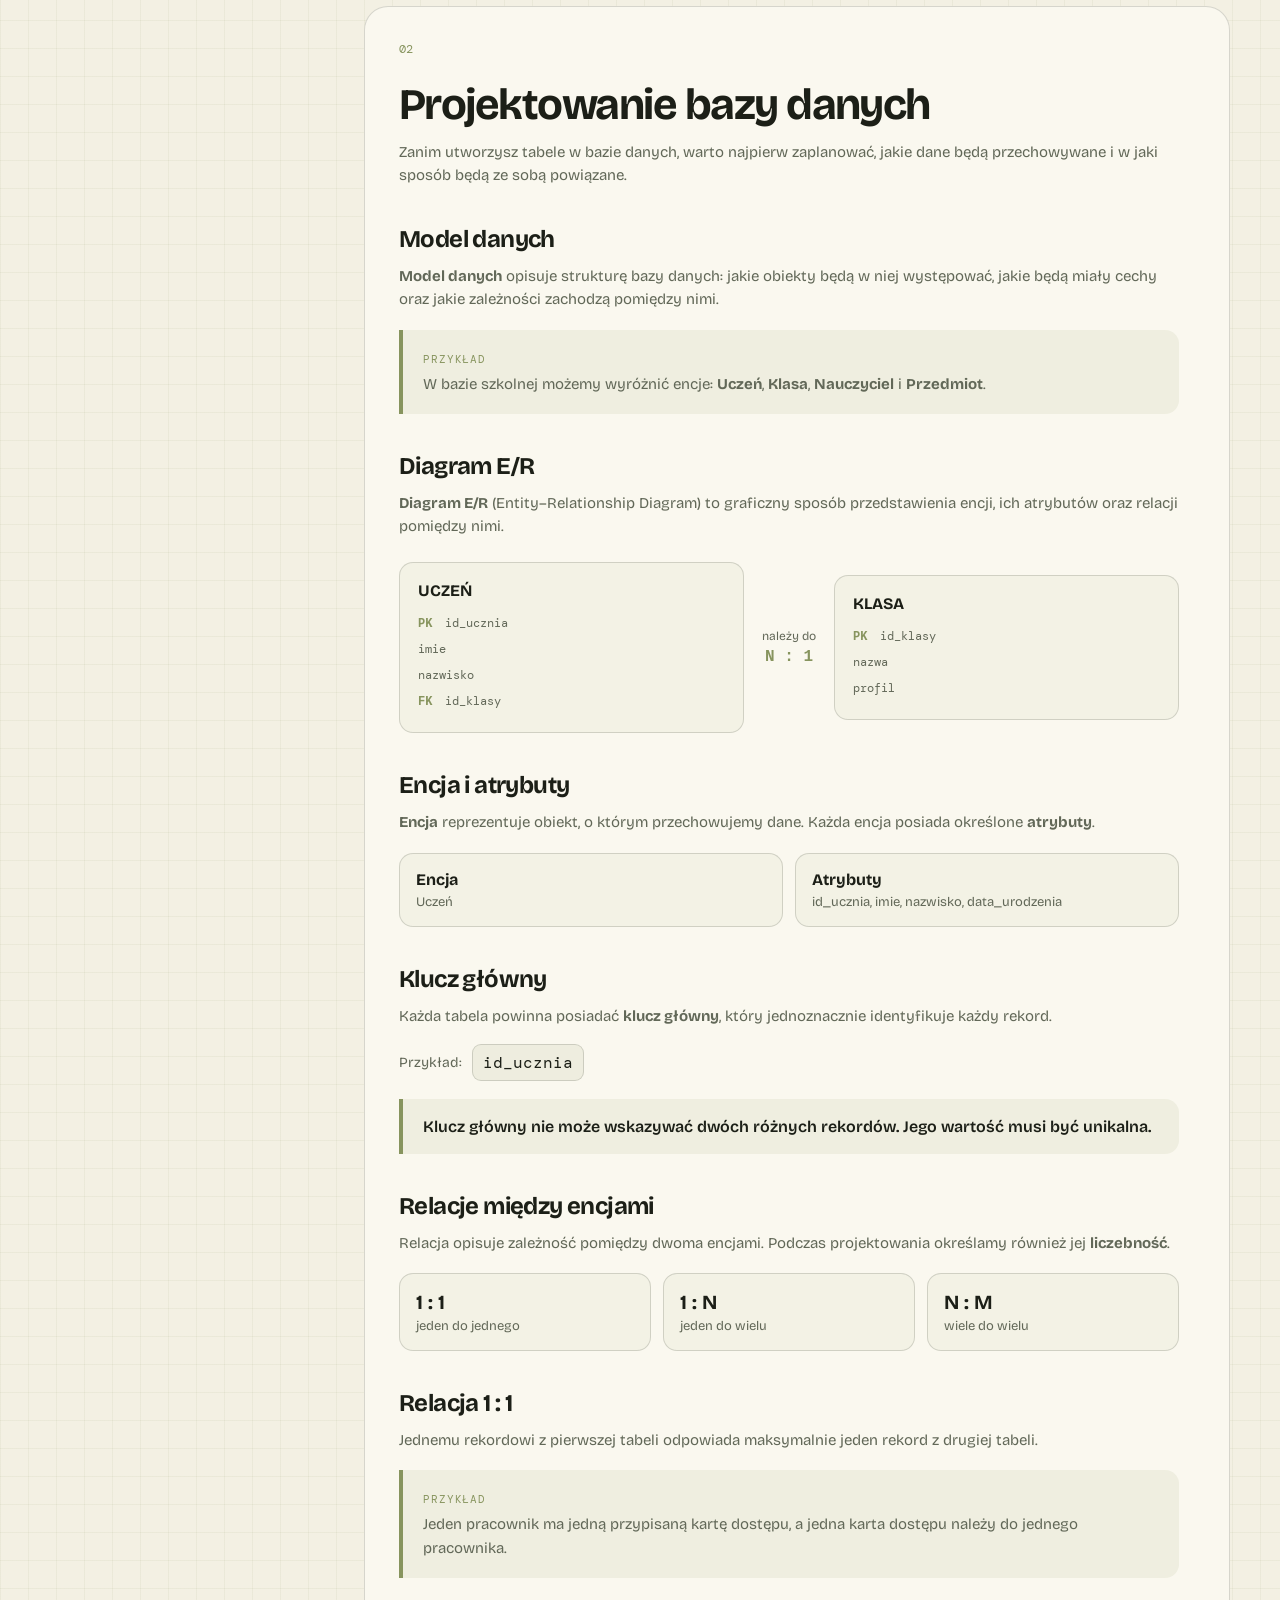
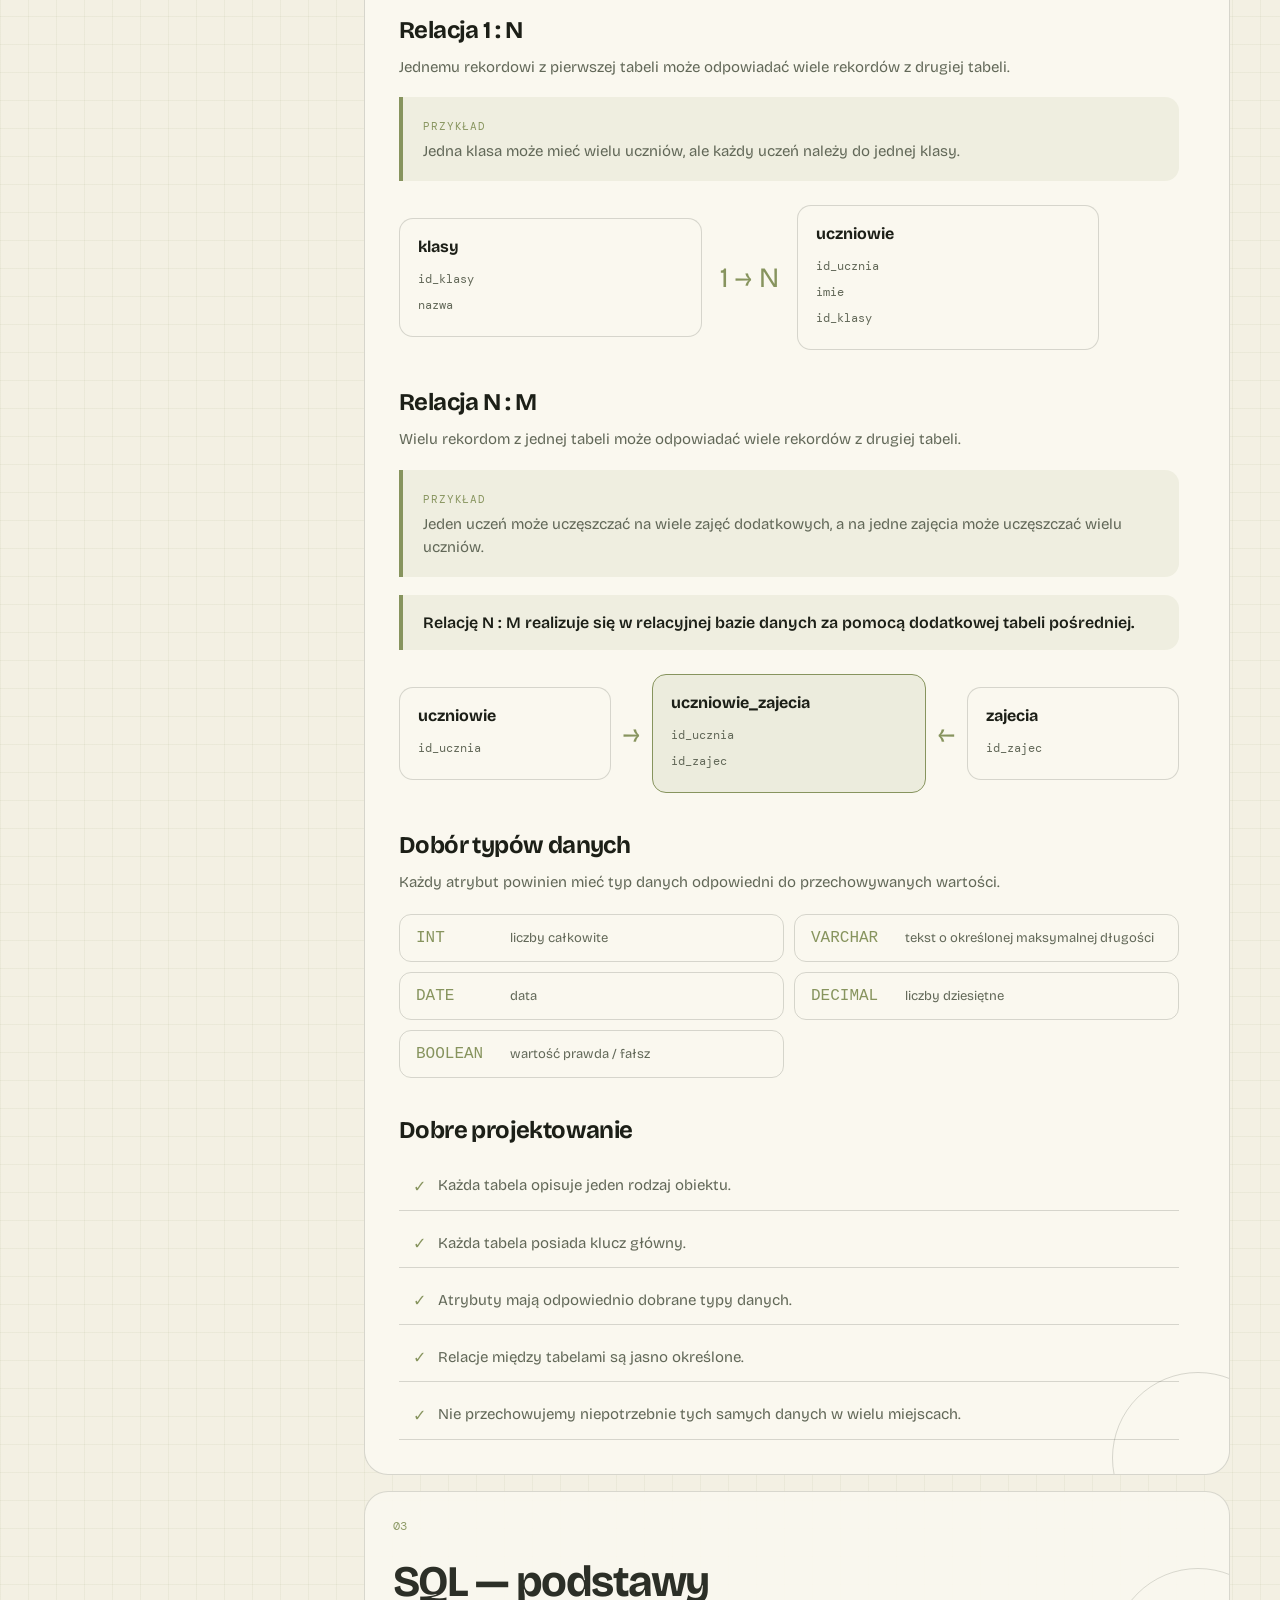
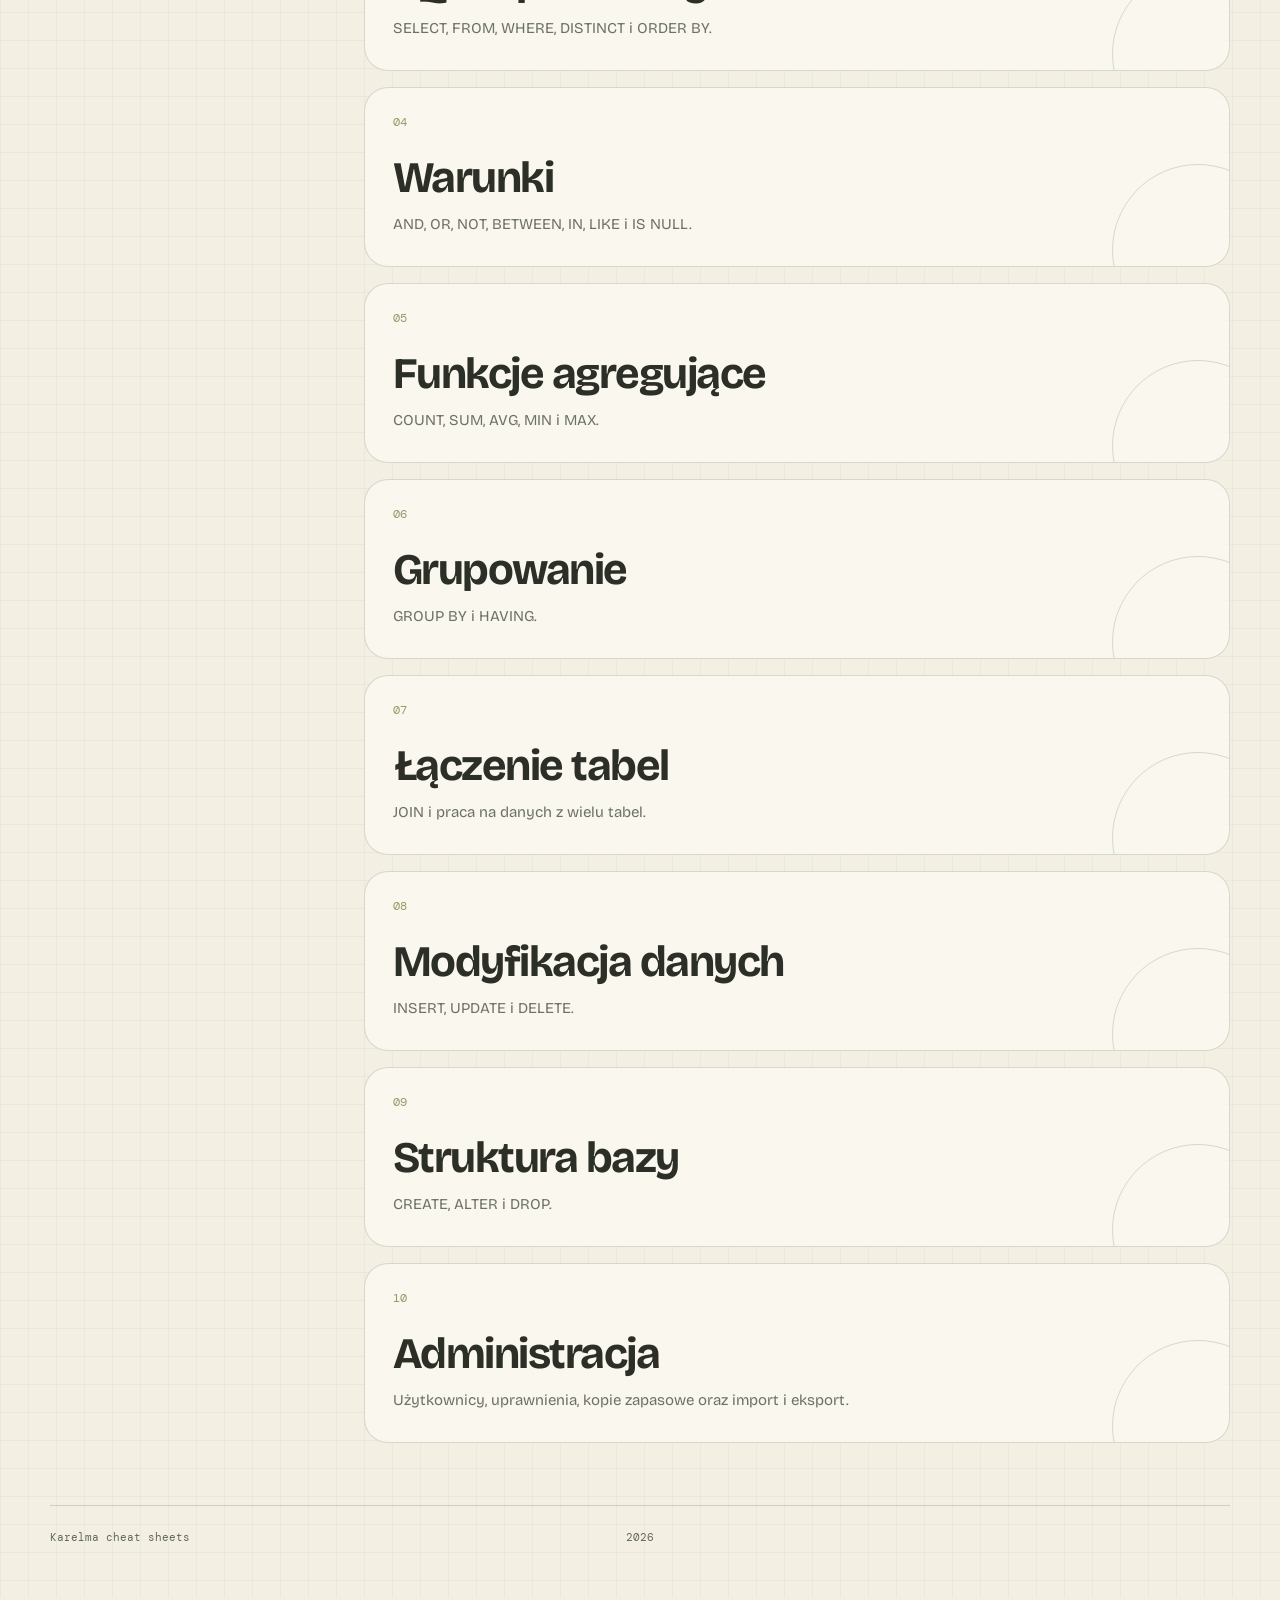
==== commit cca0723c: "Dodanie sekcji Projektowanie bazy danych" ====
--- a/bazy-danych/index.html
+++ b/bazy-danych/index.html
@@ -284,14 +284,269 @@
   </div>
 </section>
 
-          <section class="topic-card placeholder" id="projektowanie">
-            <div class="topic-number">02</div>
-
-            <div>
-              <h2>Projektowanie bazy</h2>
-              <p>Diagramy E/R, relacje oraz normalizacja.</p>
-            </div>
-          </section>
+          <section class="topic-card topic-notes" id="projektowanie">
+  <div class="topic-number">02</div>
+
+  <div class="topic-body">
+    <h2>Projektowanie bazy danych</h2>
+
+    <p class="topic-intro">
+      Zanim utworzysz tabele w bazie danych, warto najpierw zaplanować,
+      jakie dane będą przechowywane i w jaki sposób będą ze sobą powiązane.
+    </p>
+
+    <h3>Model danych</h3>
+    <p>
+      <strong>Model danych</strong> opisuje strukturę bazy danych:
+      jakie obiekty będą w niej występować, jakie będą miały cechy
+      oraz jakie zależności zachodzą pomiędzy nimi.
+    </p>
+
+    <div class="example-box">
+      <span class="example-label">Przykład</span>
+      <p>
+        W bazie szkolnej możemy wyróżnić encje:
+        <strong>Uczeń</strong>, <strong>Klasa</strong>,
+        <strong>Nauczyciel</strong> i <strong>Przedmiot</strong>.
+      </p>
+    </div>
+
+    <h3>Diagram E/R</h3>
+    <p>
+      <strong>Diagram E/R</strong> (Entity–Relationship Diagram)
+      to graficzny sposób przedstawienia encji, ich atrybutów
+      oraz relacji pomiędzy nimi.
+    </p>
+
+    <div class="er-example">
+      <div class="er-entity">
+        <strong>UCZEŃ</strong>
+        <span><b>PK</b> id_ucznia</span>
+        <span>imie</span>
+        <span>nazwisko</span>
+        <span><b>FK</b> id_klasy</span>
+      </div>
+
+      <div class="er-relation">
+        <span>należy do</span>
+        <strong>N : 1</strong>
+      </div>
+
+      <div class="er-entity">
+        <strong>KLASA</strong>
+        <span><b>PK</b> id_klasy</span>
+        <span>nazwa</span>
+        <span>profil</span>
+      </div>
+    </div>
+
+    <h3>Encja i atrybuty</h3>
+    <p>
+      <strong>Encja</strong> reprezentuje obiekt, o którym przechowujemy dane.
+      Każda encja posiada określone <strong>atrybuty</strong>.
+    </p>
+
+    <div class="summary-grid">
+      <div>
+        <strong>Encja</strong>
+        <span>Uczeń</span>
+      </div>
+
+      <div>
+        <strong>Atrybuty</strong>
+        <span>id_ucznia, imie, nazwisko, data_urodzenia</span>
+      </div>
+    </div>
+
+    <h3>Klucz główny</h3>
+    <p>
+      Każda tabela powinna posiadać <strong>klucz główny</strong>,
+      który jednoznacznie identyfikuje każdy rekord.
+    </p>
+
+    <div class="definition-line">
+      <span>Przykład:</span>
+      <code>id_ucznia</code>
+    </div>
+
+    <div class="important-box">
+      Klucz główny nie może wskazywać dwóch różnych rekordów.
+      Jego wartość musi być unikalna.
+    </div>
+
+    <h3>Relacje między encjami</h3>
+    <p>
+      Relacja opisuje zależność pomiędzy dwoma encjami.
+      Podczas projektowania określamy również jej
+      <strong>liczebność</strong>.
+    </p>
+
+    <div class="relation-grid">
+      <div>
+        <strong>1 : 1</strong>
+        <span>jeden do jednego</span>
+      </div>
+
+      <div>
+        <strong>1 : N</strong>
+        <span>jeden do wielu</span>
+      </div>
+
+      <div>
+        <strong>N : M</strong>
+        <span>wiele do wielu</span>
+      </div>
+    </div>
+
+    <h3>Relacja 1 : 1</h3>
+    <p>
+      Jednemu rekordowi z pierwszej tabeli odpowiada maksymalnie
+      jeden rekord z drugiej tabeli.
+    </p>
+
+    <div class="example-box">
+      <span class="example-label">Przykład</span>
+      <p>
+        Jeden pracownik ma jedną przypisaną kartę dostępu,
+        a jedna karta dostępu należy do jednego pracownika.
+      </p>
+    </div>
+
+    <h3>Relacja 1 : N</h3>
+    <p>
+      Jednemu rekordowi z pierwszej tabeli może odpowiadać
+      wiele rekordów z drugiej tabeli.
+    </p>
+
+    <div class="example-box">
+      <span class="example-label">Przykład</span>
+      <p>
+        Jedna klasa może mieć wielu uczniów,
+        ale każdy uczeń należy do jednej klasy.
+      </p>
+    </div>
+
+    <div class="relation-example">
+      <div class="relation-table">
+        <strong>klasy</strong>
+        <span>id_klasy</span>
+        <span>nazwa</span>
+      </div>
+
+      <div class="relation-arrow">1 → N</div>
+
+      <div class="relation-table">
+        <strong>uczniowie</strong>
+        <span>id_ucznia</span>
+        <span>imie</span>
+        <span>id_klasy</span>
+      </div>
+    </div>
+
+    <h3>Relacja N : M</h3>
+    <p>
+      Wielu rekordom z jednej tabeli może odpowiadać wiele rekordów
+      z drugiej tabeli.
+    </p>
+
+    <div class="example-box">
+      <span class="example-label">Przykład</span>
+      <p>
+        Jeden uczeń może uczęszczać na wiele zajęć dodatkowych,
+        a na jedne zajęcia może uczęszczać wielu uczniów.
+      </p>
+    </div>
+
+    <div class="important-box">
+      Relację N : M realizuje się w relacyjnej bazie danych
+      za pomocą dodatkowej tabeli pośredniej.
+    </div>
+
+    <div class="bridge-example">
+      <div class="relation-table">
+        <strong>uczniowie</strong>
+        <span>id_ucznia</span>
+      </div>
+
+      <div class="relation-arrow">→</div>
+
+      <div class="relation-table relation-table-highlight">
+        <strong>uczniowie_zajecia</strong>
+        <span>id_ucznia</span>
+        <span>id_zajec</span>
+      </div>
+
+      <div class="relation-arrow">←</div>
+
+      <div class="relation-table">
+        <strong>zajecia</strong>
+        <span>id_zajec</span>
+      </div>
+    </div>
+
+    <h3>Dobór typów danych</h3>
+    <p>
+      Każdy atrybut powinien mieć typ danych odpowiedni
+      do przechowywanych wartości.
+    </p>
+
+    <div class="data-types">
+      <div>
+        <code>INT</code>
+        <span>liczby całkowite</span>
+      </div>
+
+      <div>
+        <code>VARCHAR</code>
+        <span>tekst o określonej maksymalnej długości</span>
+      </div>
+
+      <div>
+        <code>DATE</code>
+        <span>data</span>
+      </div>
+
+      <div>
+        <code>DECIMAL</code>
+        <span>liczby dziesiętne</span>
+      </div>
+
+      <div>
+        <code>BOOLEAN</code>
+        <span>wartość prawda / fałsz</span>
+      </div>
+    </div>
+
+    <h3>Dobre projektowanie</h3>
+
+    <div class="check-list">
+      <div>
+        <span>✓</span>
+        <p>Każda tabela opisuje jeden rodzaj obiektu.</p>
+      </div>
+
+      <div>
+        <span>✓</span>
+        <p>Każda tabela posiada klucz główny.</p>
+      </div>
+
+      <div>
+        <span>✓</span>
+        <p>Atrybuty mają odpowiednio dobrane typy danych.</p>
+      </div>
+
+      <div>
+        <span>✓</span>
+        <p>Relacje między tabelami są jasno określone.</p>
+      </div>
+
+      <div>
+        <span>✓</span>
+        <p>Nie przechowujemy niepotrzebnie tych samych danych w wielu miejscach.</p>
+      </div>
+    </div>
+  </div>
+</section>
 
           <section class="topic-card placeholder" id="sql-podstawy">
             <div class="topic-number">03</div>
--- a/bazy-danych/bazy-danych.css
+++ b/bazy-danych/bazy-danych.css
@@ -397,4 +397,151 @@
   .summary-grid {
     grid-template-columns: 1fr;
   }
+}
+
+.er-example {
+  max-width: 780px;
+  margin: 24px 0 34px;
+  display: grid;
+  grid-template-columns: 1fr auto 1fr;
+  gap: 18px;
+  align-items: center;
+}
+
+.er-entity {
+  padding: 18px;
+  border: 1px solid var(--line);
+  border-radius: 14px;
+  background: rgba(135, 148, 94, 0.06);
+}
+
+.er-entity strong,
+.er-entity span {
+  display: block;
+}
+
+.er-entity strong {
+  margin-bottom: 10px;
+  font-size: 16px;
+}
+
+.er-entity span {
+  padding: 5px 0;
+  color: var(--muted);
+  font-family: "DM Mono", monospace;
+  font-size: 12px;
+}
+
+.er-entity b {
+  margin-right: 6px;
+  color: var(--olive-500);
+}
+
+.er-relation {
+  text-align: center;
+}
+
+.er-relation span,
+.er-relation strong {
+  display: block;
+}
+
+.er-relation span {
+  margin-bottom: 5px;
+  color: var(--muted);
+  font-size: 12px;
+}
+
+.er-relation strong {
+  color: var(--olive-500);
+  font-family: "DM Mono", monospace;
+}
+
+.bridge-example {
+  max-width: 780px;
+  margin: 24px 0 34px;
+  display: grid;
+  grid-template-columns: 1fr auto 1.3fr auto 1fr;
+  gap: 12px;
+  align-items: center;
+}
+
+.relation-table-highlight {
+  border-color: var(--olive-500);
+  background: rgba(135, 148, 94, 0.12);
+}
+
+.data-types {
+  max-width: 780px;
+  margin: 20px 0 32px;
+  display: grid;
+  grid-template-columns: repeat(2, 1fr);
+  gap: 10px;
+}
+
+.data-types div {
+  display: flex;
+  align-items: center;
+  gap: 14px;
+  padding: 14px 16px;
+  border: 1px solid var(--line);
+  border-radius: 12px;
+}
+
+.data-types code {
+  min-width: 80px;
+  color: var(--olive-500);
+  font-family: "DM Mono", monospace;
+  font-weight: 500;
+}
+
+.data-types span {
+  color: var(--muted);
+  font-size: 13px;
+}
+
+.check-list {
+  max-width: 780px;
+  margin-top: 18px;
+  display: grid;
+  gap: 9px;
+}
+
+.check-list div {
+  display: flex;
+  align-items: center;
+  gap: 12px;
+  padding: 12px 14px;
+  border-bottom: 1px solid var(--line);
+}
+
+.check-list span {
+  color: var(--olive-500);
+  font-weight: 800;
+}
+
+.check-list p {
+  margin: 0;
+}
+
+@media (max-width: 700px) {
+  .er-example {
+    grid-template-columns: 1fr;
+  }
+
+  .er-relation {
+    padding: 4px 0;
+  }
+
+  .bridge-example {
+    grid-template-columns: 1fr;
+  }
+
+  .bridge-example .relation-arrow {
+    transform: rotate(90deg);
+  }
+
+  .data-types {
+    grid-template-columns: 1fr;
+  }
 }
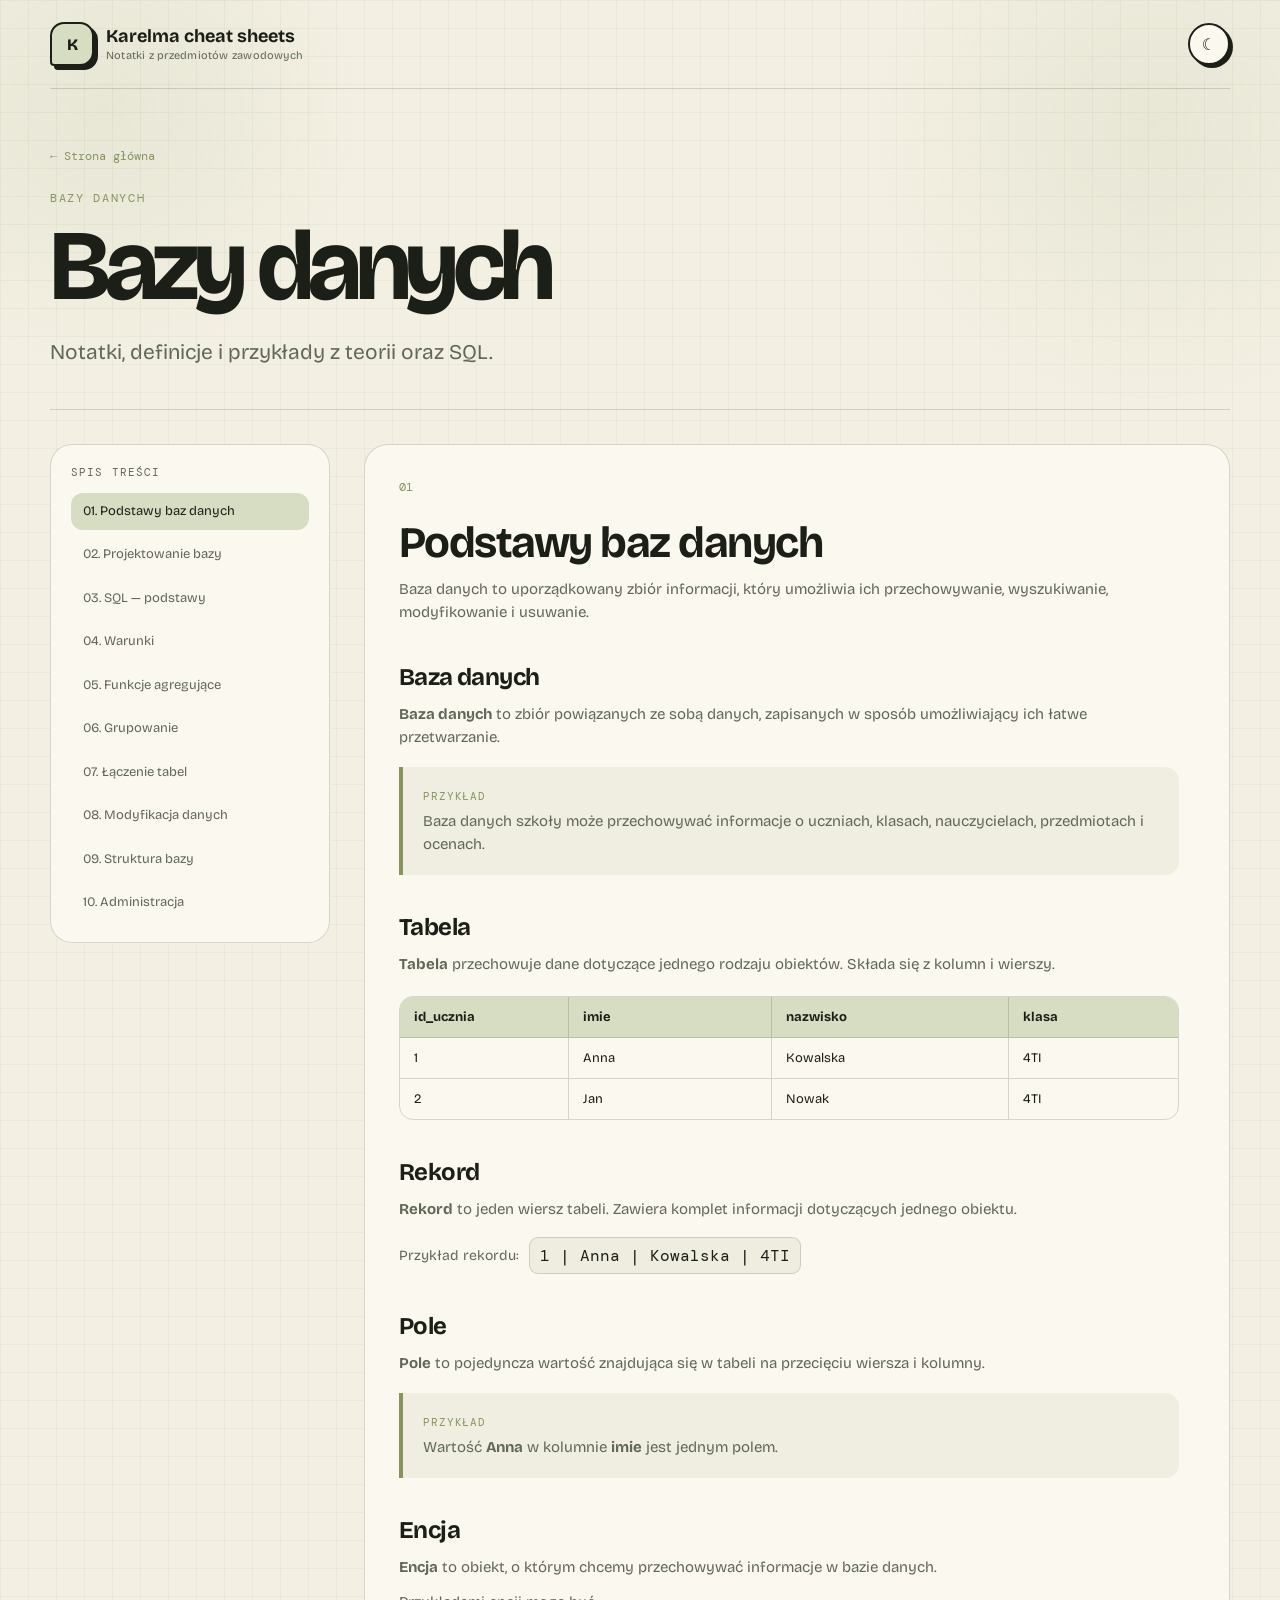
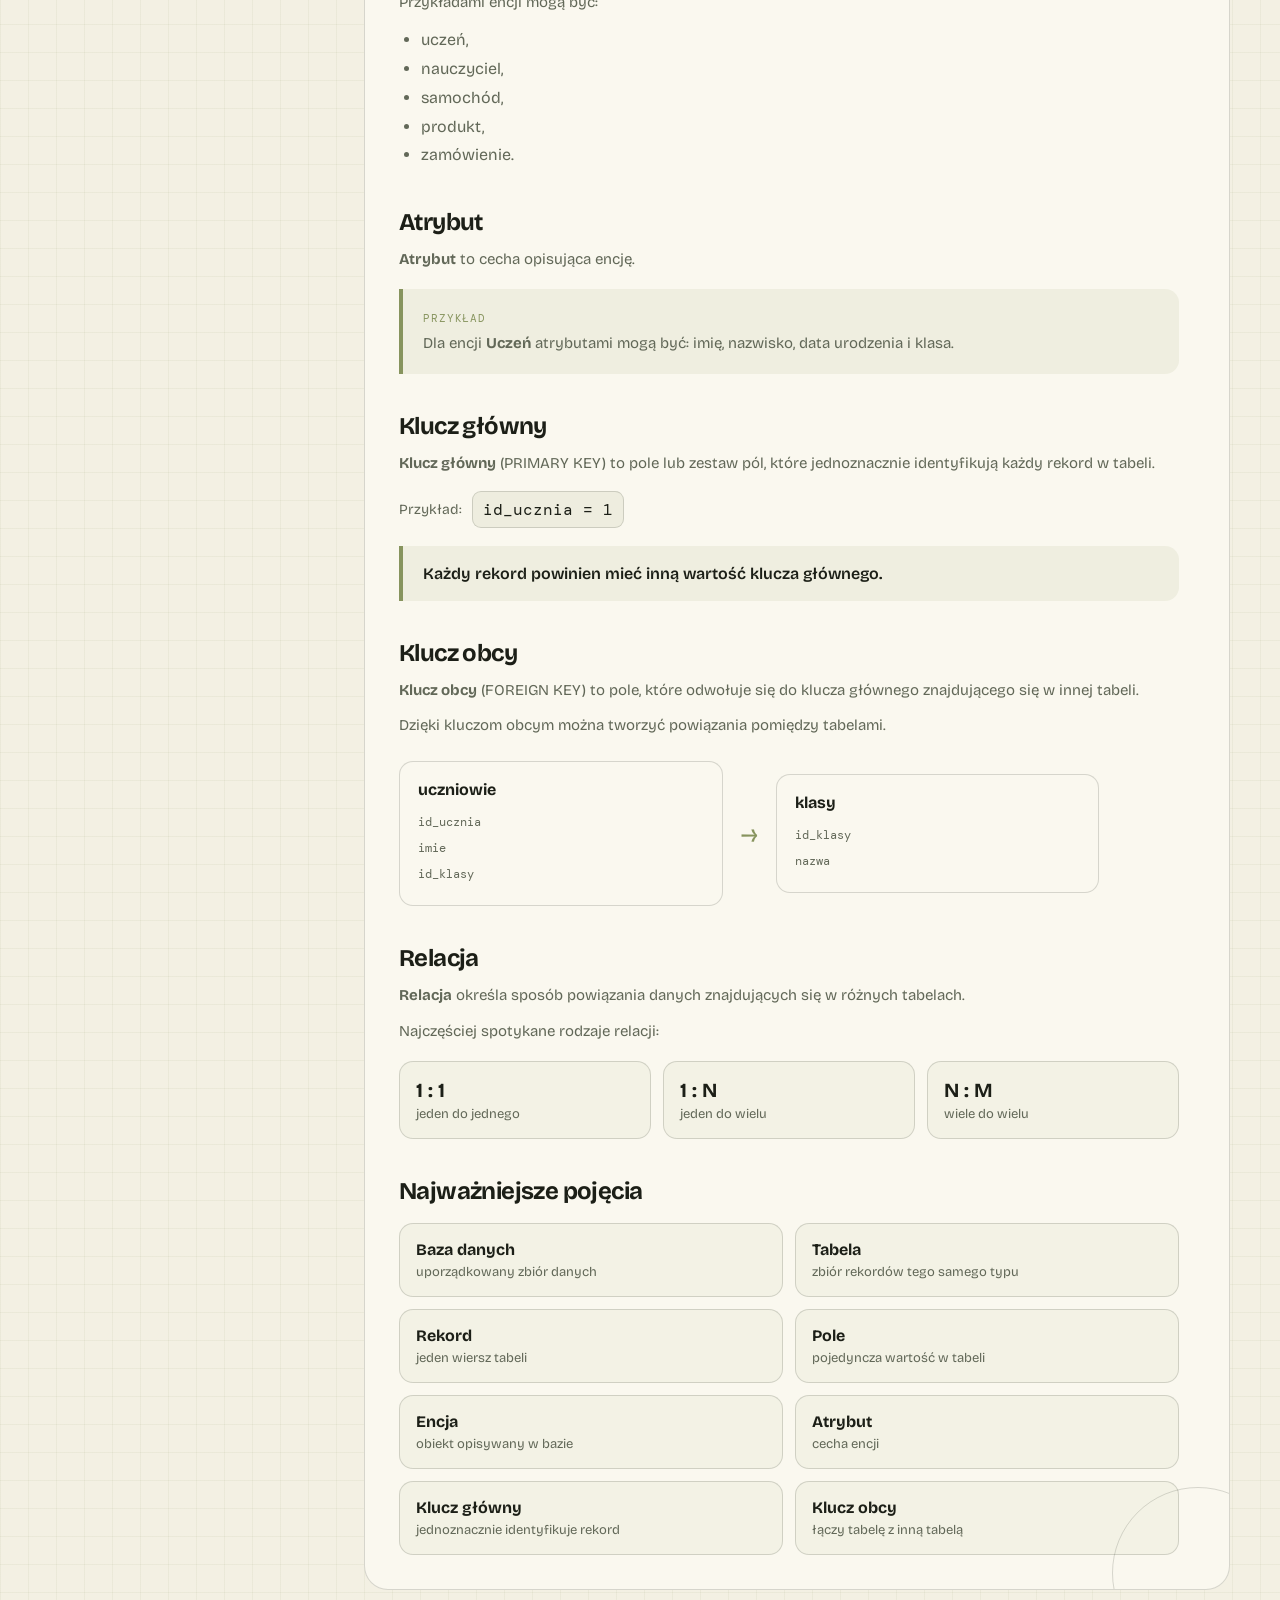
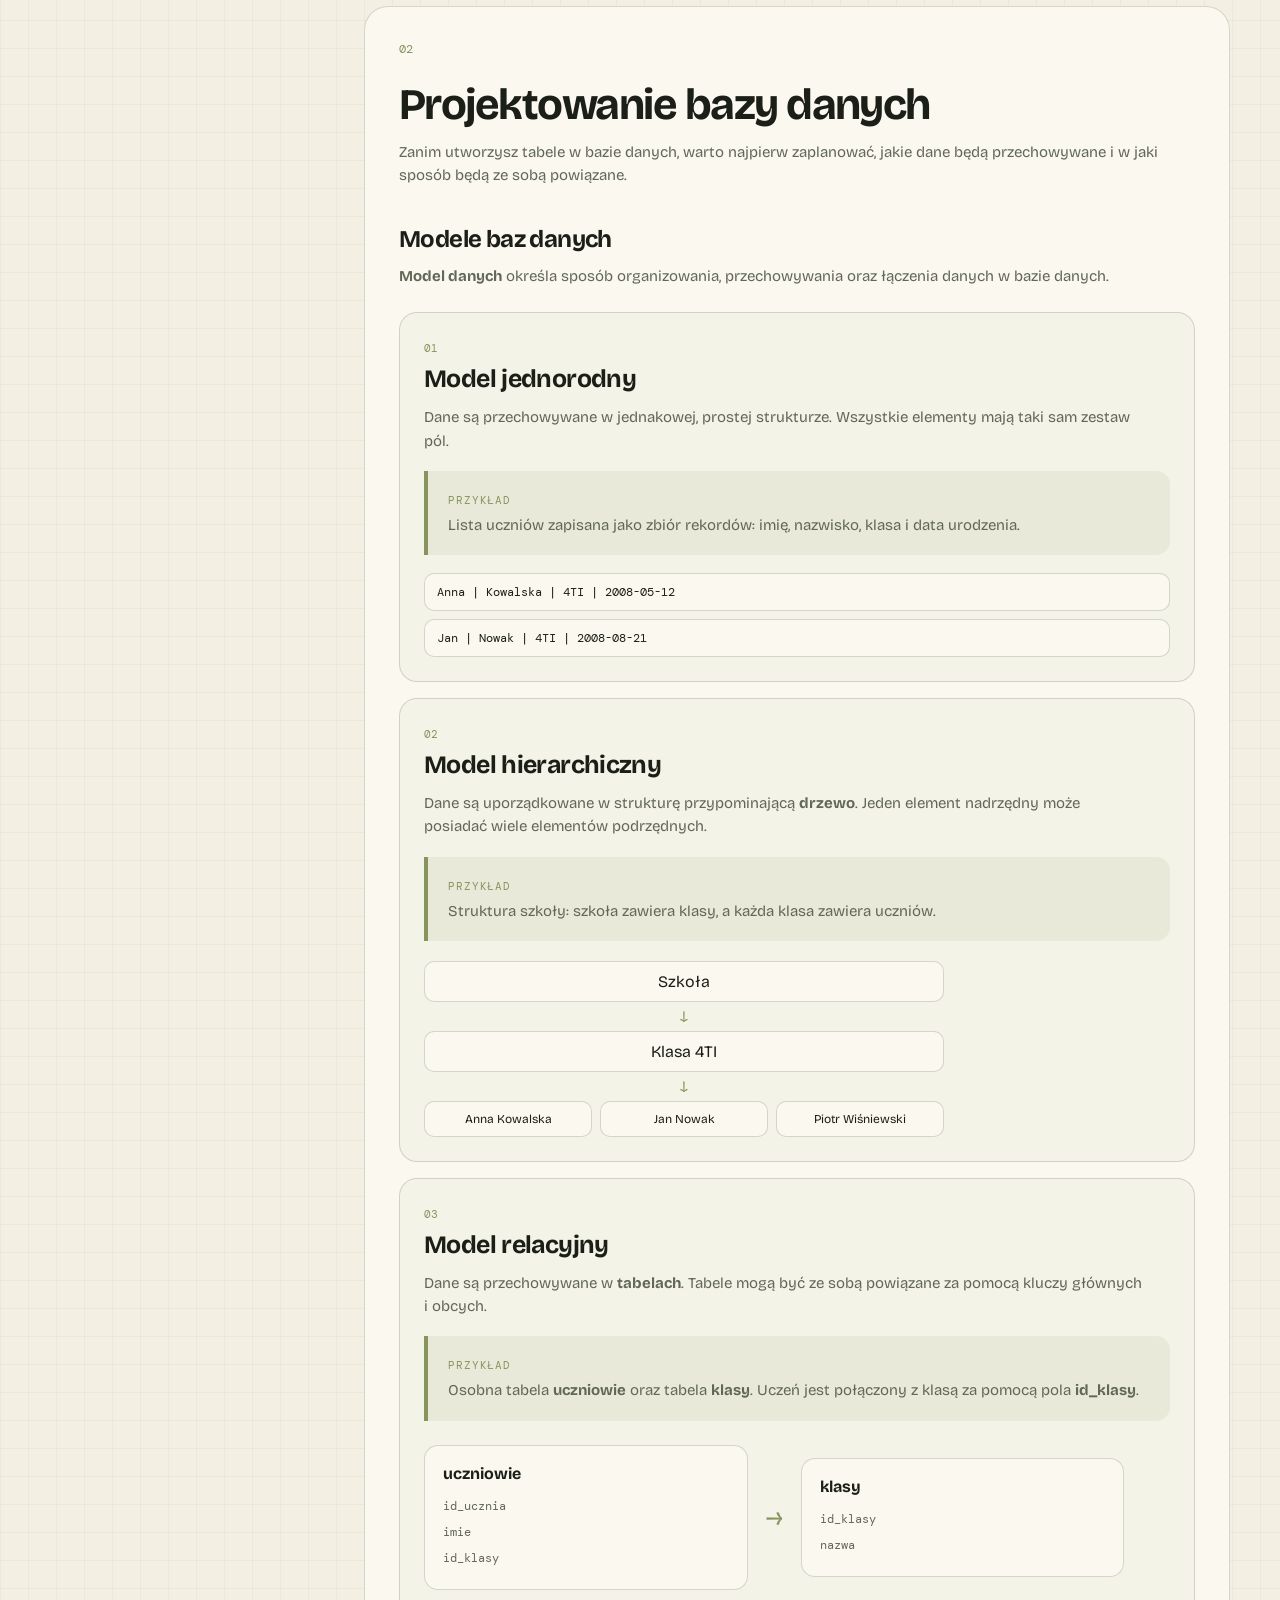
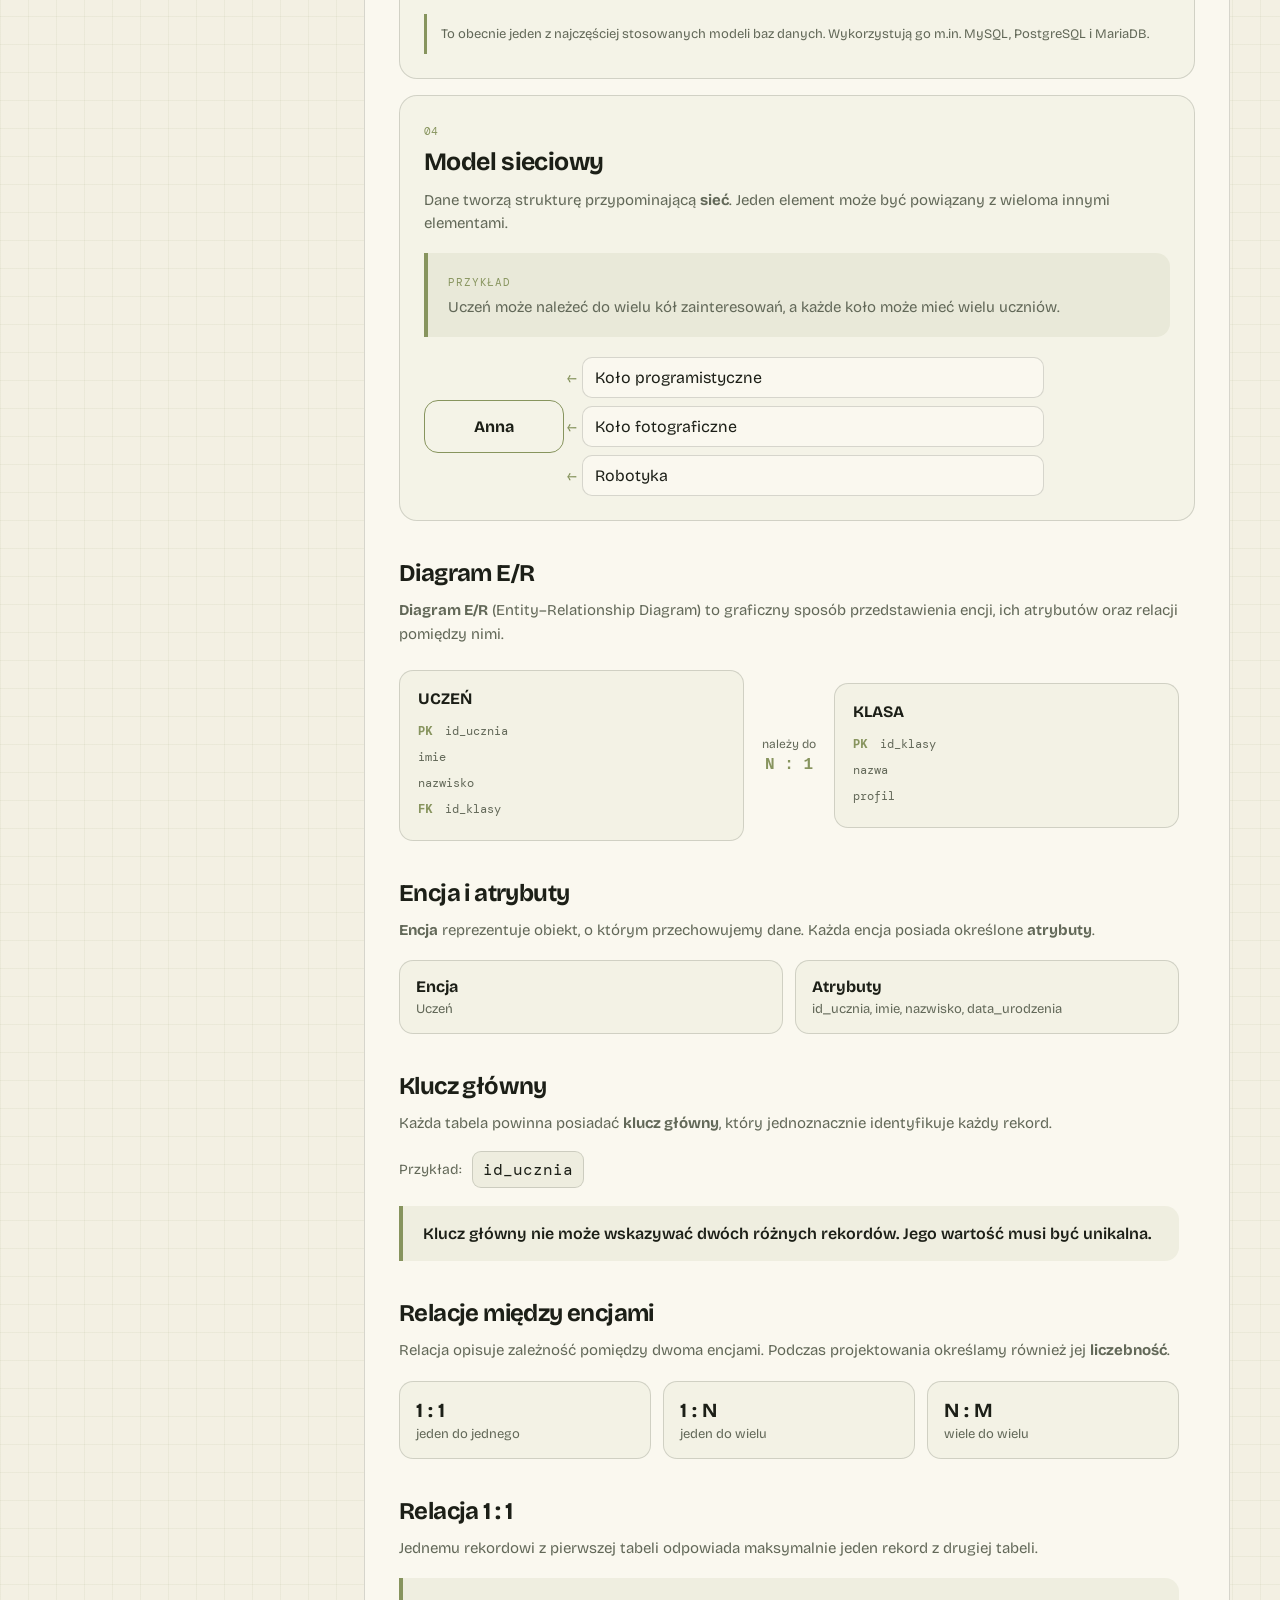
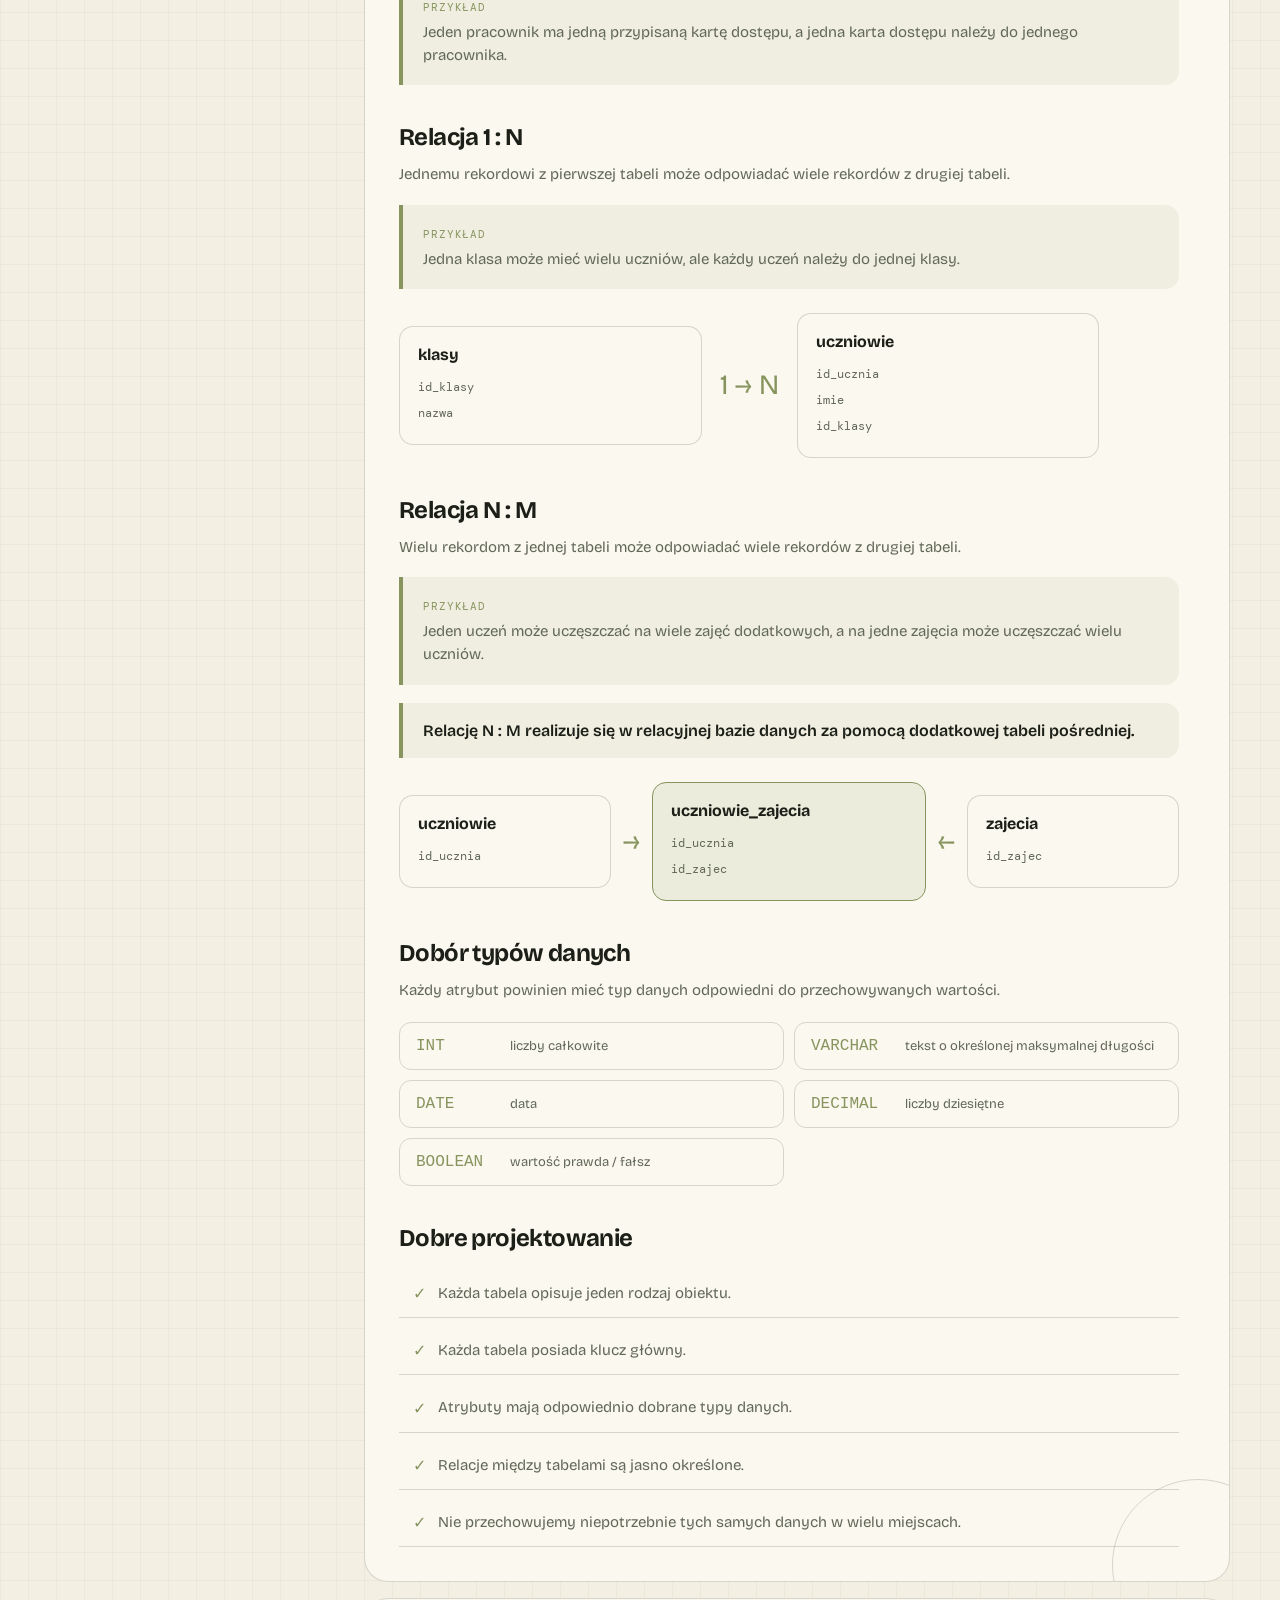
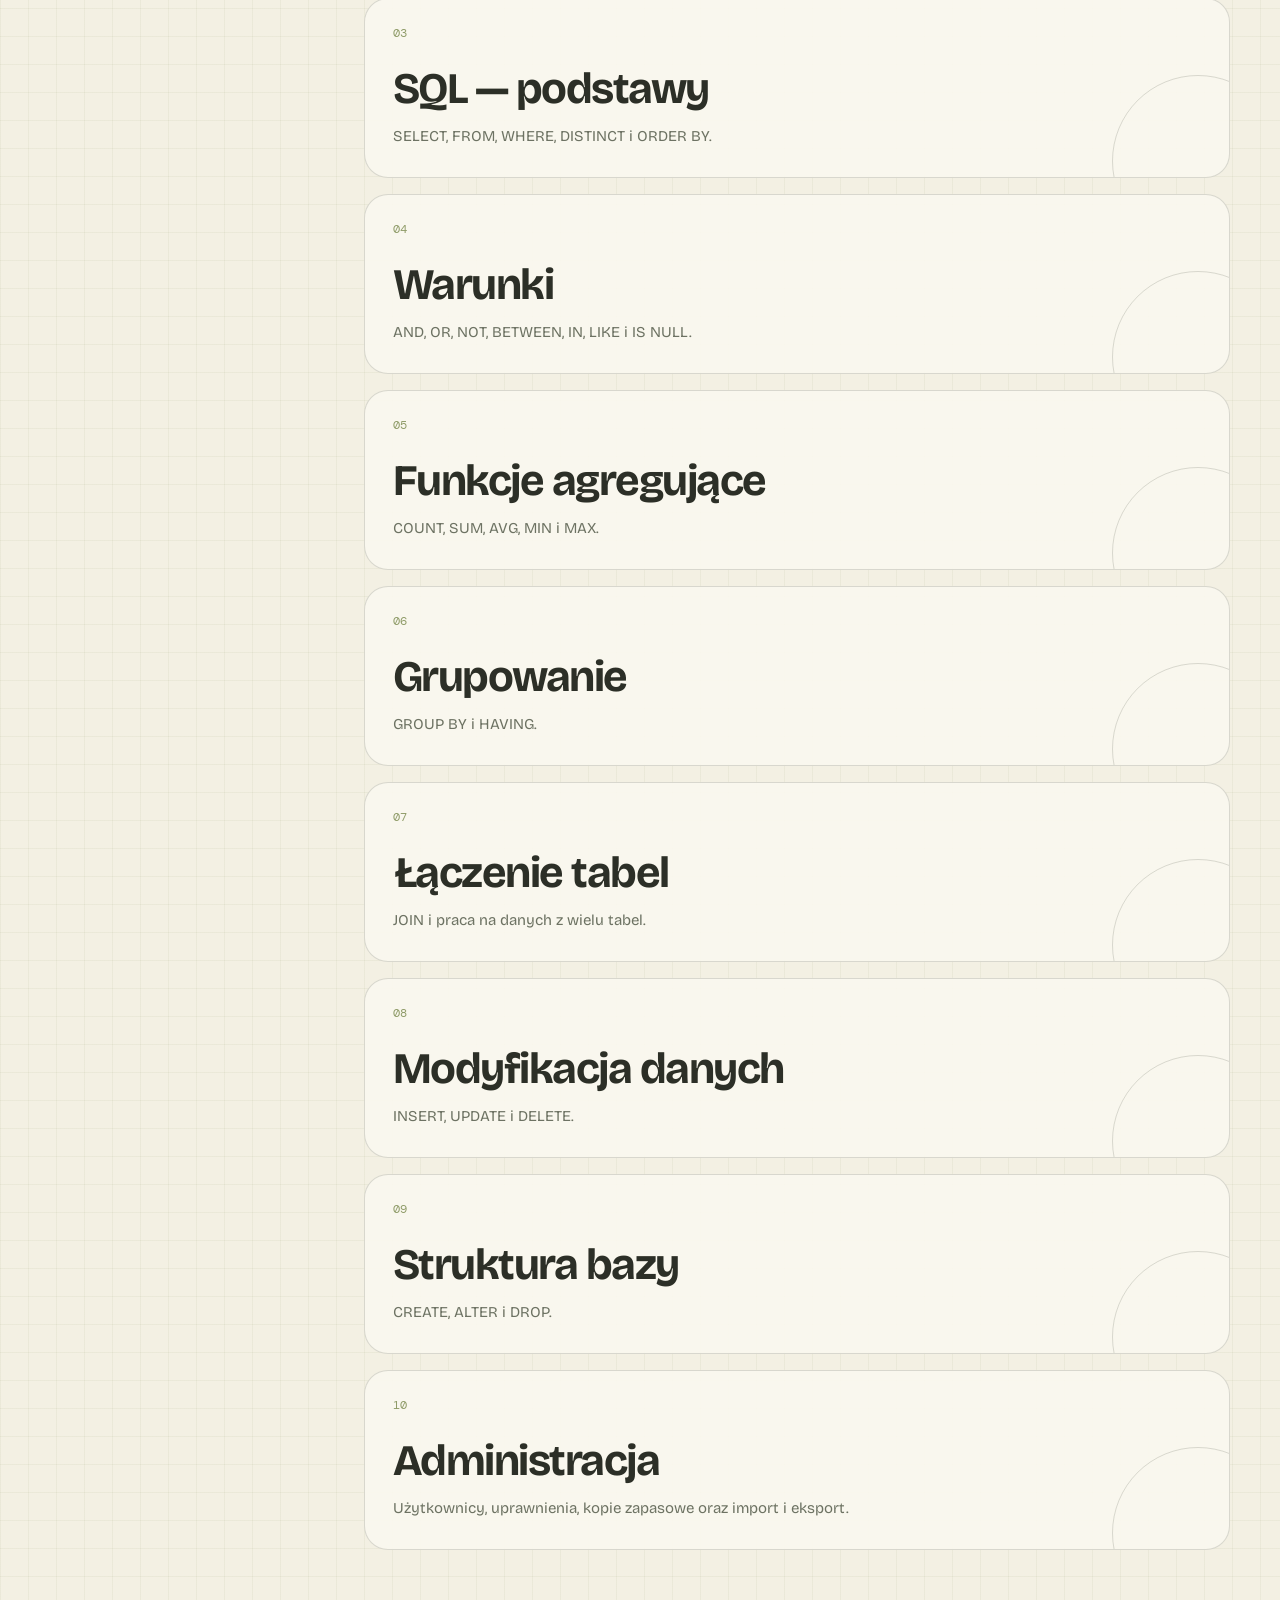
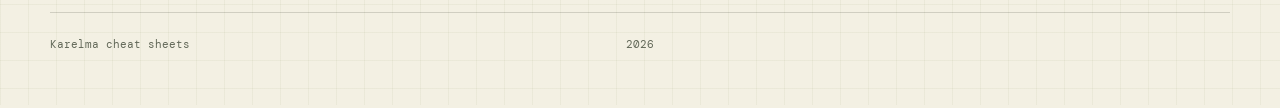
==== commit 024c1efb: "rozwinięcie modeli" ====
--- a/bazy-danych/index.html
+++ b/bazy-danych/index.html
@@ -295,21 +295,149 @@
       jakie dane będą przechowywane i w jaki sposób będą ze sobą powiązane.
     </p>
 
-    <h3>Model danych</h3>
-    <p>
-      <strong>Model danych</strong> opisuje strukturę bazy danych:
-      jakie obiekty będą w niej występować, jakie będą miały cechy
-      oraz jakie zależności zachodzą pomiędzy nimi.
-    </p>
-
-    <div class="example-box">
-      <span class="example-label">Przykład</span>
-      <p>
-        W bazie szkolnej możemy wyróżnić encje:
-        <strong>Uczeń</strong>, <strong>Klasa</strong>,
-        <strong>Nauczyciel</strong> i <strong>Przedmiot</strong>.
-      </p>
-    </div>
+    <h3>Modele baz danych</h3>
+
+<p>
+  <strong>Model danych</strong> określa sposób organizowania,
+  przechowywania oraz łączenia danych w bazie danych.
+</p>
+
+<div class="models-grid">
+
+  <div class="model-card">
+    <span class="model-number">01</span>
+
+    <h4>Model jednorodny</h4>
+
+    <p>
+      Dane są przechowywane w jednakowej, prostej strukturze.
+      Wszystkie elementy mają taki sam zestaw pól.
+    </p>
+
+    <div class="example-box">
+      <span class="example-label">Przykład</span>
+      <p>
+        Lista uczniów zapisana jako zbiór rekordów:
+        imię, nazwisko, klasa i data urodzenia.
+      </p>
+    </div>
+
+    <div class="mini-data">
+      <code>Anna | Kowalska | 4TI | 2008-05-12</code>
+      <code>Jan | Nowak | 4TI | 2008-08-21</code>
+    </div>
+  </div>
+
+
+  <div class="model-card">
+    <span class="model-number">02</span>
+
+    <h4>Model hierarchiczny</h4>
+
+    <p>
+      Dane są uporządkowane w strukturę przypominającą
+      <strong>drzewo</strong>. Jeden element nadrzędny może posiadać
+      wiele elementów podrzędnych.
+    </p>
+
+    <div class="example-box">
+      <span class="example-label">Przykład</span>
+      <p>
+        Struktura szkoły: szkoła zawiera klasy,
+        a każda klasa zawiera uczniów.
+      </p>
+    </div>
+
+    <div class="hierarchy-example">
+      <div>Szkoła</div>
+      <span>↓</span>
+
+      <div>Klasa 4TI</div>
+      <span>↓</span>
+
+      <div class="hierarchy-children">
+        <span>Anna Kowalska</span>
+        <span>Jan Nowak</span>
+        <span>Piotr Wiśniewski</span>
+      </div>
+    </div>
+  </div>
+
+
+  <div class="model-card">
+    <span class="model-number">03</span>
+
+    <h4>Model relacyjny</h4>
+
+    <p>
+      Dane są przechowywane w <strong>tabelach</strong>.
+      Tabele mogą być ze sobą powiązane za pomocą
+      kluczy głównych i obcych.
+    </p>
+
+    <div class="example-box">
+      <span class="example-label">Przykład</span>
+      <p>
+        Osobna tabela <strong>uczniowie</strong> oraz tabela
+        <strong>klasy</strong>. Uczeń jest połączony z klasą
+        za pomocą pola <strong>id_klasy</strong>.
+      </p>
+    </div>
+
+    <div class="relation-example">
+      <div class="relation-table">
+        <strong>uczniowie</strong>
+        <span>id_ucznia</span>
+        <span>imie</span>
+        <span>id_klasy</span>
+      </div>
+
+      <div class="relation-arrow">→</div>
+
+      <div class="relation-table">
+        <strong>klasy</strong>
+        <span>id_klasy</span>
+        <span>nazwa</span>
+      </div>
+    </div>
+
+    <div class="model-note">
+      To obecnie jeden z najczęściej stosowanych modeli baz danych.
+      Wykorzystują go m.in. MySQL, PostgreSQL i MariaDB.
+    </div>
+  </div>
+
+
+  <div class="model-card">
+    <span class="model-number">04</span>
+
+    <h4>Model sieciowy</h4>
+
+    <p>
+      Dane tworzą strukturę przypominającą <strong>sieć</strong>.
+      Jeden element może być powiązany z wieloma innymi elementami.
+    </p>
+
+    <div class="example-box">
+      <span class="example-label">Przykład</span>
+      <p>
+        Uczeń może należeć do wielu kół zainteresowań,
+        a każde koło może mieć wielu uczniów.
+      </p>
+    </div>
+
+    <div class="network-example">
+      <div class="network-node">Anna</div>
+
+      <div class="network-links">
+        <span>Koło programistyczne</span>
+        <span>Koło fotograficzne</span>
+        <span>Robotyka</span>
+      </div>
+    </div>
+  </div>
+
+</div>
 
     <h3>Diagram E/R</h3>
     <p>
--- a/bazy-danych/bazy-danych.css
+++ b/bazy-danych/bazy-danych.css
@@ -544,4 +544,143 @@
   .data-types {
     grid-template-columns: 1fr;
   }
+}
+
+.models-grid {
+  max-width: 800px;
+  margin: 24px 0 38px;
+  display: grid;
+  gap: 16px;
+}
+
+.model-card {
+  position: relative;
+  padding: 24px;
+  border: 1px solid var(--line);
+  border-radius: 18px;
+  background: rgba(135, 148, 94, 0.05);
+}
+
+.model-number {
+  color: var(--olive-500);
+  font-family: "DM Mono", monospace;
+  font-size: 11px;
+}
+
+.model-card h4 {
+  margin: 8px 0 12px;
+  font-size: 25px;
+  letter-spacing: -0.025em;
+}
+
+.model-card > p {
+  margin: 0;
+  max-width: 720px;
+}
+
+.mini-data {
+  display: grid;
+  gap: 8px;
+  margin-top: 16px;
+}
+
+.mini-data code {
+  padding: 10px 12px;
+  border: 1px solid var(--line);
+  border-radius: 10px;
+  background: var(--paper);
+  font-family: "DM Mono", monospace;
+  font-size: 12px;
+}
+
+.hierarchy-example {
+  max-width: 520px;
+  margin-top: 20px;
+  text-align: center;
+}
+
+.hierarchy-example > div:not(.hierarchy-children) {
+  padding: 10px;
+  border: 1px solid var(--line);
+  border-radius: 10px;
+  background: var(--paper);
+}
+
+.hierarchy-example > span {
+  display: block;
+  padding: 5px;
+  color: var(--olive-500);
+}
+
+.hierarchy-children {
+  display: grid;
+  grid-template-columns: repeat(3, 1fr);
+  gap: 8px;
+}
+
+.hierarchy-children span {
+  padding: 10px;
+  border: 1px solid var(--line);
+  border-radius: 10px;
+  background: var(--paper);
+  font-size: 12px;
+}
+
+.model-note {
+  margin-top: 16px;
+  padding: 12px 14px;
+  border-left: 3px solid var(--olive-500);
+  color: var(--muted);
+  font-size: 13px;
+}
+
+.network-example {
+  max-width: 620px;
+  margin-top: 20px;
+  display: grid;
+  grid-template-columns: 140px 1fr;
+  gap: 18px;
+  align-items: center;
+}
+
+.network-node {
+  padding: 16px;
+  border: 1px solid var(--olive-500);
+  border-radius: 14px;
+  text-align: center;
+  font-weight: 700;
+}
+
+.network-links {
+  display: grid;
+  gap: 8px;
+}
+
+.network-links span {
+  position: relative;
+  padding: 10px 12px;
+  border: 1px solid var(--line);
+  border-radius: 10px;
+  background: var(--paper);
+}
+
+.network-links span::before {
+  content: "←";
+  position: absolute;
+  left: -16px;
+  color: var(--olive-500);
+}
+
+@media (max-width: 650px) {
+  .hierarchy-children {
+    grid-template-columns: 1fr;
+  }
+
+  .network-example {
+    grid-template-columns: 1fr;
+  }
+
+  .network-links span::before {
+    display: none;
+  }
 }
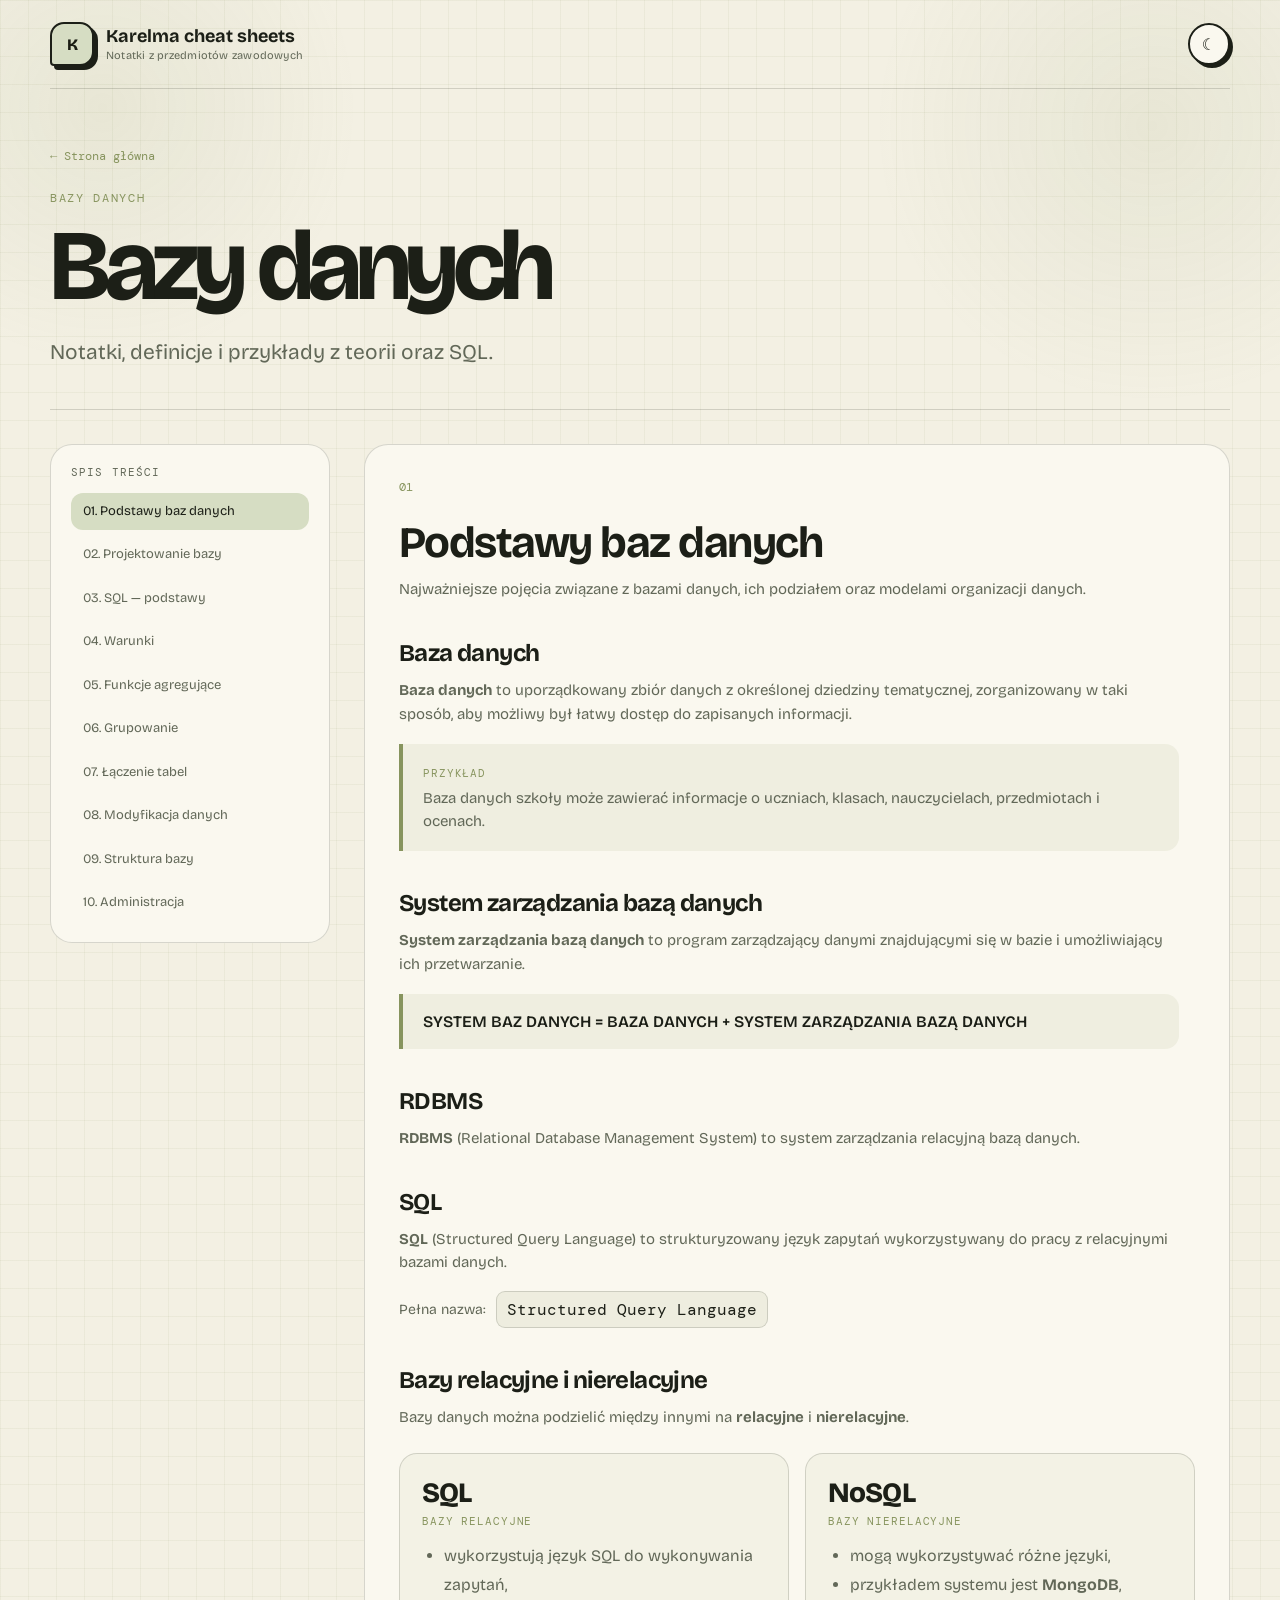
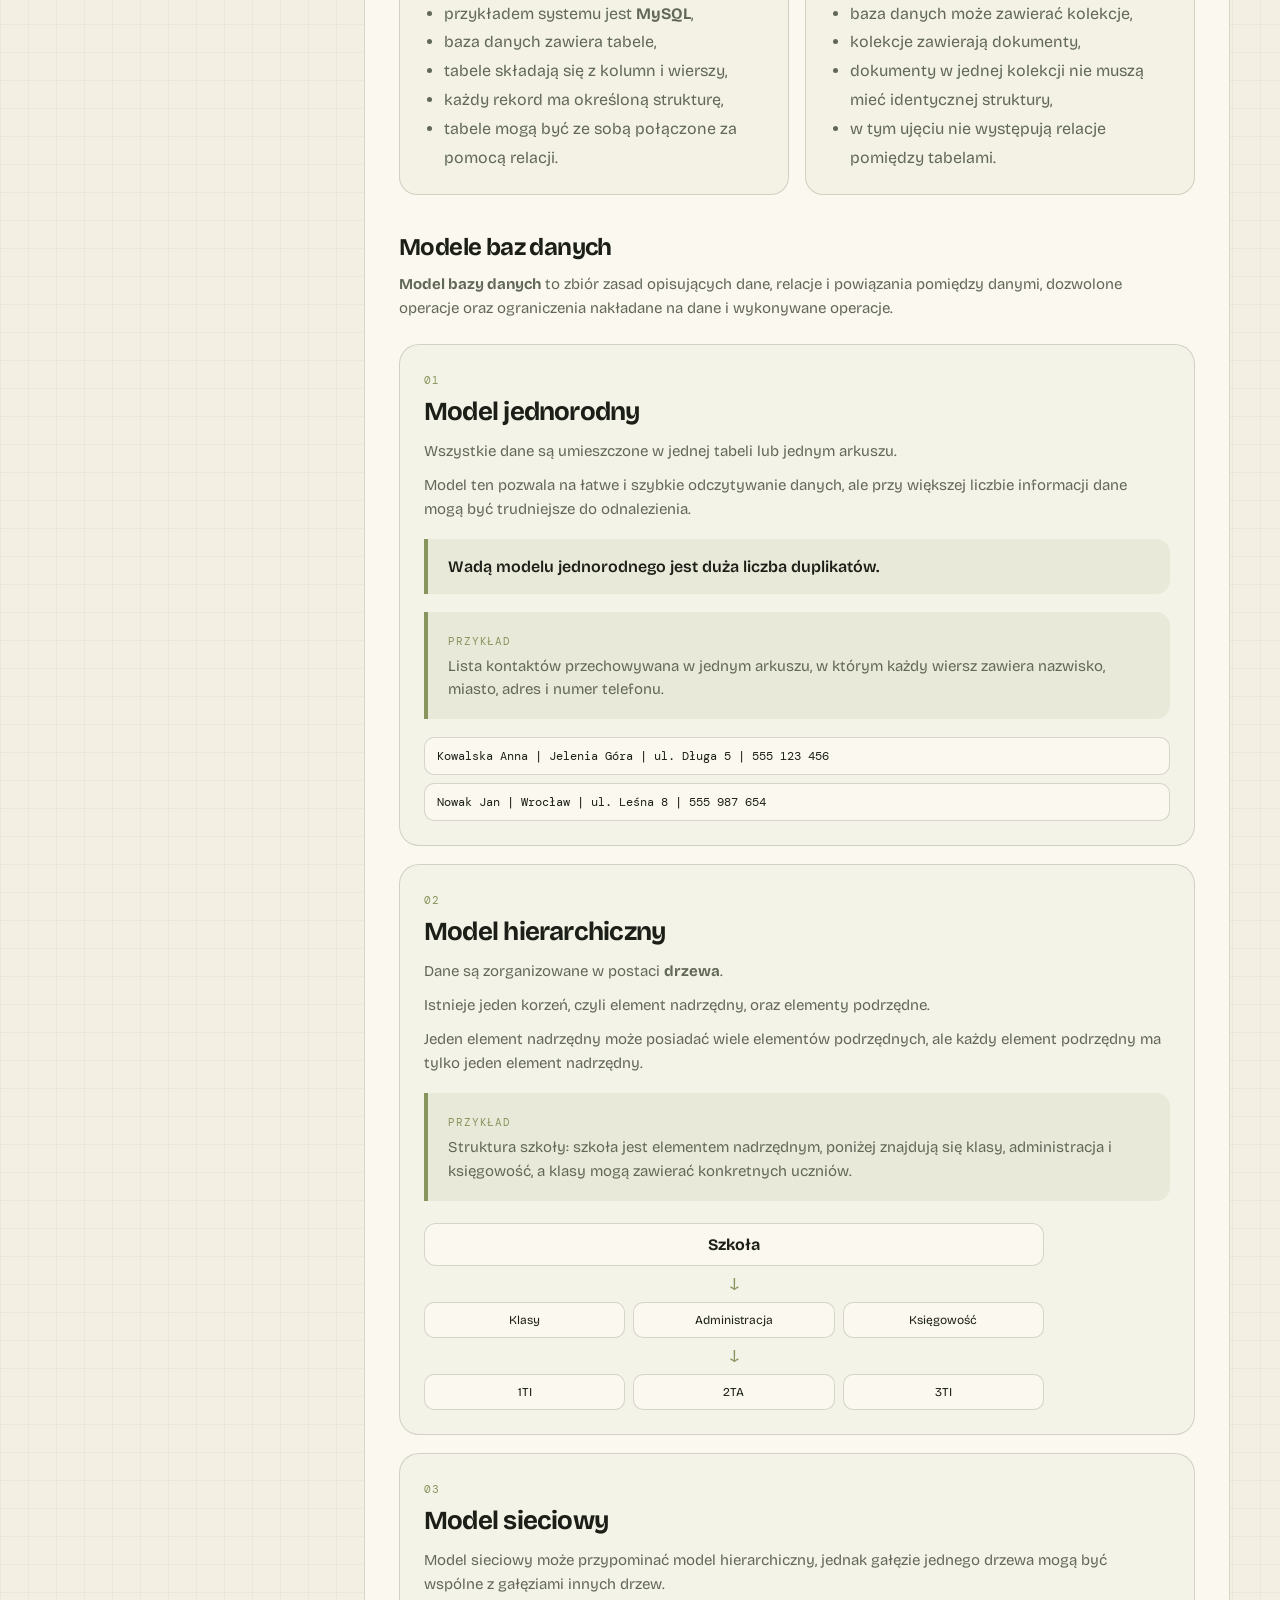
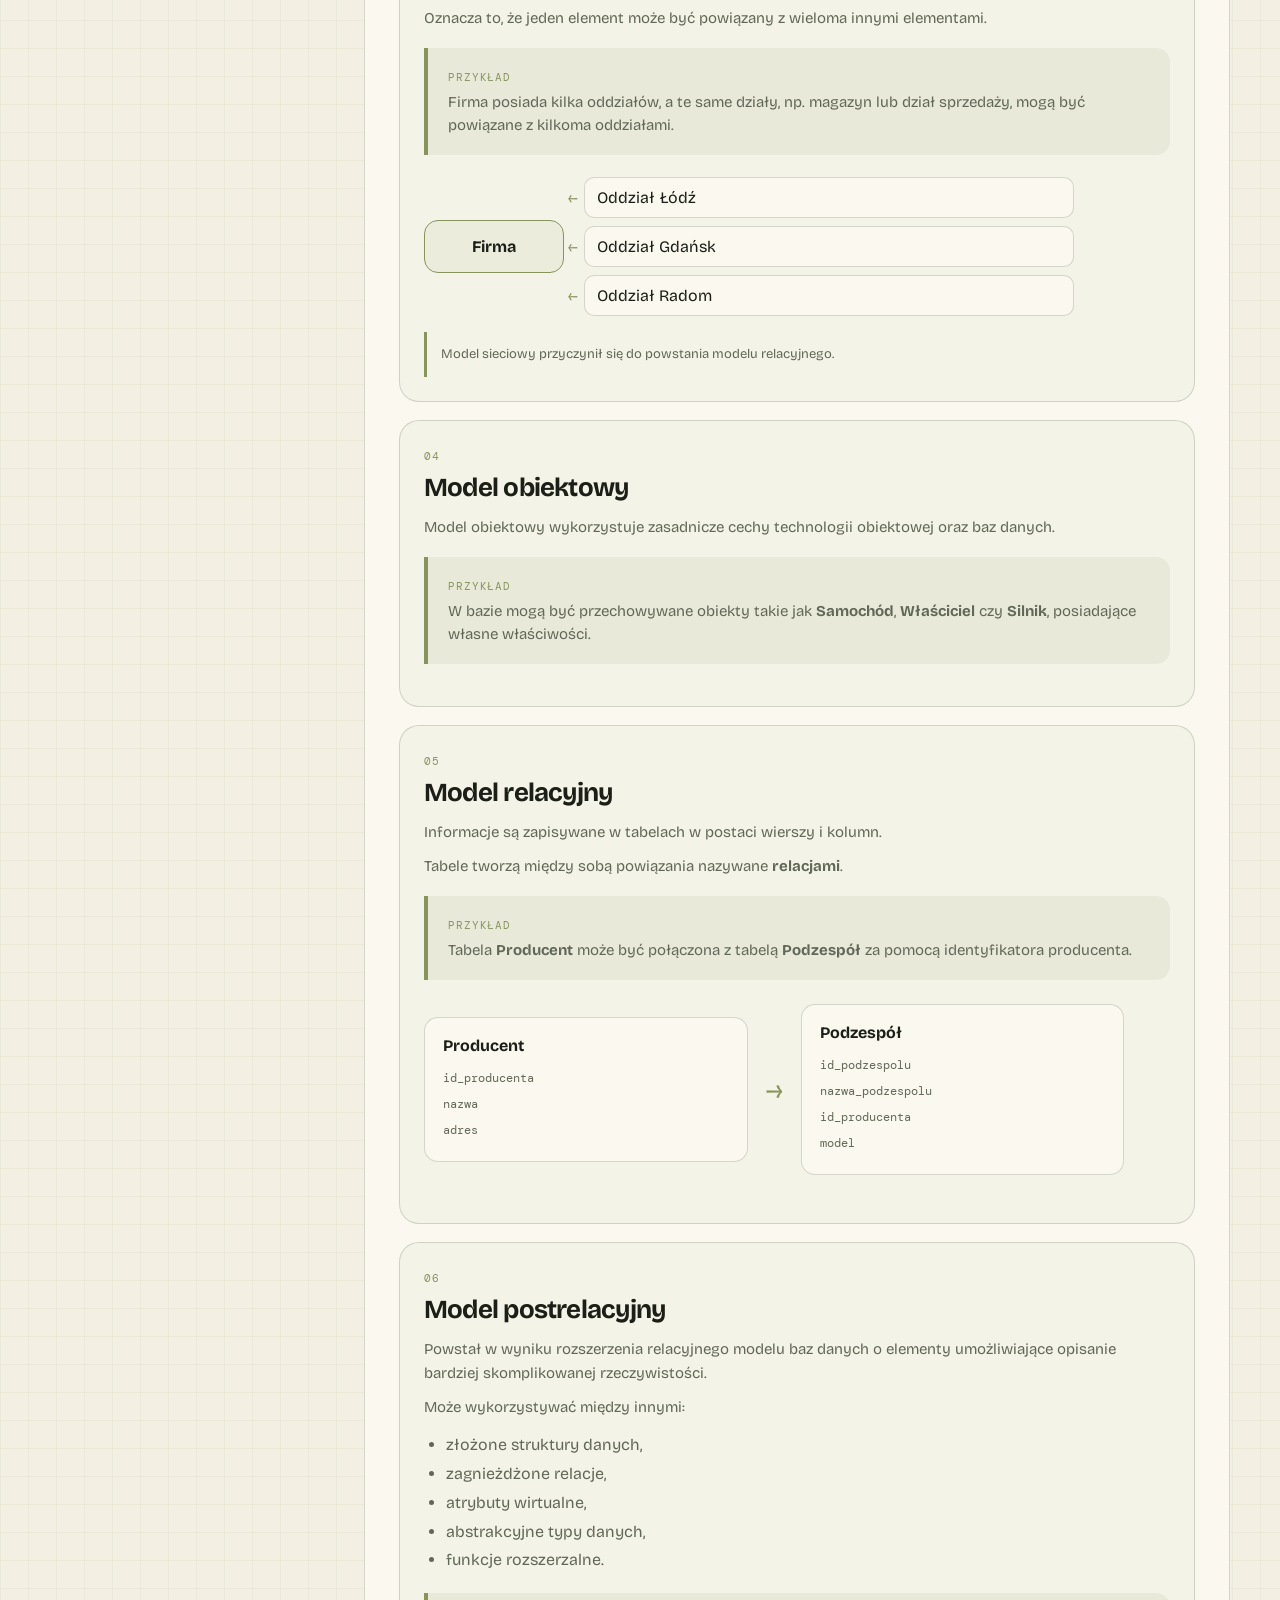
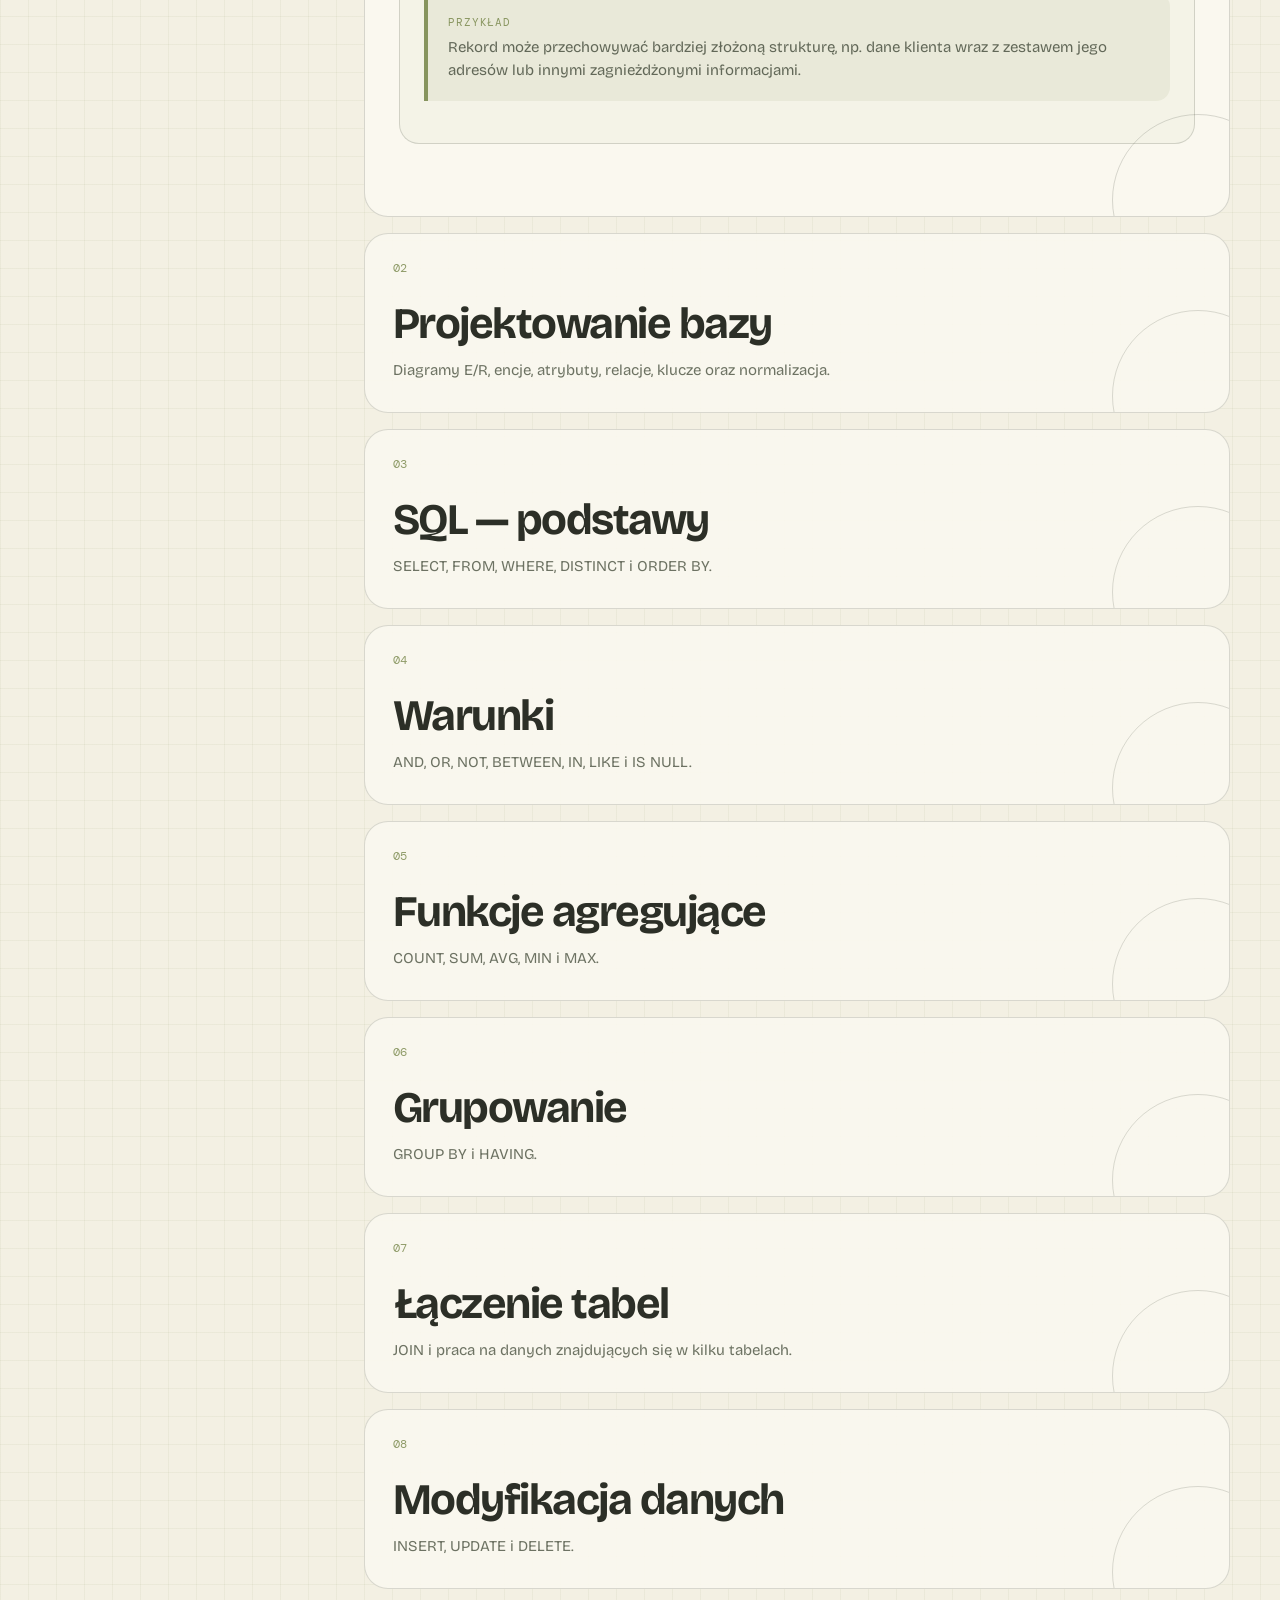
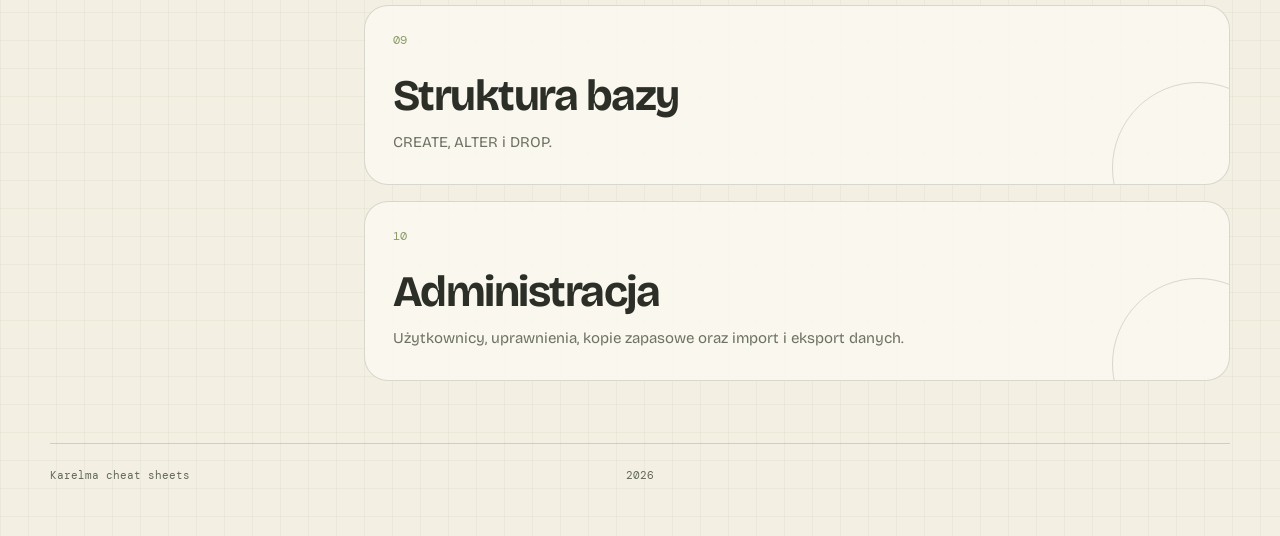
==== commit e7554e86: "Uzupełnienie podstaw baz danych o modele i typy baz" ====
--- a/bazy-danych/index.html
+++ b/bazy-danych/index.html
@@ -8,758 +8,941 @@
 
   <link rel="preconnect" href="https://fonts.googleapis.com">
   <link rel="preconnect" href="https://fonts.gstatic.com" crossorigin>
-  <link href="https://fonts.googleapis.com/css2?family=Bricolage+Grotesque:opsz,wght@12..96,500;12..96,600;12..96,700;12..96,800&family=DM+Mono:wght@400;500&display=swap" rel="stylesheet">
+
+  <link
+    href="https://fonts.googleapis.com/css2?family=Bricolage+Grotesque:opsz,wght@12..96,500;12..96,600;12..96,700;12..96,800&family=DM+Mono:wght@400;500&display=swap"
+    rel="stylesheet"
+  >
 
   <link rel="stylesheet" href="../styles.css" />
   <link rel="stylesheet" href="bazy-danych.css" />
 </head>
 
 <body>
+
   <div class="page subject-page">
+
+    <!-- HEADER -->
     <header class="topbar">
+
       <a class="logo" href="../index.html">
         <span class="logo-badge">K</span>
+
         <span>
           <strong>Karelma cheat sheets</strong>
           <small>Notatki z przedmiotów zawodowych</small>
         </span>
       </a>
 
-      <button id="themeToggle" class="theme-toggle" type="button" aria-label="Zmień motyw">
+      <button
+        id="themeToggle"
+        class="theme-toggle"
+        type="button"
+        aria-label="Zmień motyw"
+      >
         <span>☾</span>
       </button>
+
     </header>
 
+
     <main>
+
+      <!-- HERO -->
       <section class="subject-hero">
-        <a class="back-link" href="../index.html">← Strona główna</a>
-
-        <div class="subject-kicker">BAZY DANYCH</div>
+
+        <a class="back-link" href="../index.html">
+          ← Strona główna
+        </a>
+
+        <div class="subject-kicker">
+          BAZY DANYCH
+        </div>
 
         <h1>Bazy danych</h1>
 
         <p>
           Notatki, definicje i przykłady z teorii oraz SQL.
         </p>
+
       </section>
 
+
+      <!-- GŁÓWNY UKŁAD -->
       <section class="subject-layout">
+
+
+        <!-- SPIS TREŚCI -->
         <aside class="subject-nav">
-          <div class="nav-label">Spis treści</div>
+
+          <div class="nav-label">
+            Spis treści
+          </div>
 
           <nav>
-            <a class="active" href="#podstawy">01. Podstawy baz danych</a>
-            <a href="#projektowanie">02. Projektowanie bazy</a>
-            <a href="#sql-podstawy">03. SQL — podstawy</a>
-            <a href="#warunki">04. Warunki</a>
-            <a href="#agregaty">05. Funkcje agregujące</a>
-            <a href="#grupowanie">06. Grupowanie</a>
-            <a href="#join">07. Łączenie tabel</a>
-            <a href="#modyfikacja">08. Modyfikacja danych</a>
-            <a href="#struktura">09. Struktura bazy</a>
-            <a href="#administracja">10. Administracja</a>
+            <a class="active" href="#podstawy">
+              01. Podstawy baz danych
+            </a>
+
+            <a href="#projektowanie">
+              02. Projektowanie bazy
+            </a>
+
+            <a href="#sql-podstawy">
+              03. SQL — podstawy
+            </a>
+
+            <a href="#warunki">
+              04. Warunki
+            </a>
+
+            <a href="#agregaty">
+              05. Funkcje agregujące
+            </a>
+
+            <a href="#grupowanie">
+              06. Grupowanie
+            </a>
+
+            <a href="#join">
+              07. Łączenie tabel
+            </a>
+
+            <a href="#modyfikacja">
+              08. Modyfikacja danych
+            </a>
+
+            <a href="#struktura">
+              09. Struktura bazy
+            </a>
+
+            <a href="#administracja">
+              10. Administracja
+            </a>
           </nav>
+
         </aside>
 
+
+
+        <!-- TREŚĆ -->
         <div class="subject-content">
 
+
+          <!-- ====================================================== -->
+          <!-- 01. PODSTAWY BAZ DANYCH -->
+          <!-- ====================================================== -->
+
           <section class="topic-card topic-notes" id="podstawy">
-  <div class="topic-number">01</div>
-
-  <div class="topic-body">
-    <h2>Podstawy baz danych</h2>
-
-    <p class="topic-intro">
-      Baza danych to uporządkowany zbiór informacji, który umożliwia
-      ich przechowywanie, wyszukiwanie, modyfikowanie i usuwanie.
-    </p>
-
-    <h3>Baza danych</h3>
-    <p>
-      <strong>Baza danych</strong> to zbiór powiązanych ze sobą danych,
-      zapisanych w sposób umożliwiający ich łatwe przetwarzanie.
-    </p>
-
-    <div class="example-box">
-      <span class="example-label">Przykład</span>
-      <p>
-        Baza danych szkoły może przechowywać informacje o uczniach,
-        klasach, nauczycielach, przedmiotach i ocenach.
-      </p>
-    </div>
-
-    <h3>Tabela</h3>
-    <p>
-      <strong>Tabela</strong> przechowuje dane dotyczące jednego rodzaju
-      obiektów. Składa się z kolumn i wierszy.
-    </p>
-
-    <div class="simple-table">
-      <div class="table-row table-head">
-        <div>id_ucznia</div>
-        <div>imie</div>
-        <div>nazwisko</div>
-        <div>klasa</div>
-      </div>
-
-      <div class="table-row">
-        <div>1</div>
-        <div>Anna</div>
-        <div>Kowalska</div>
-        <div>4TI</div>
-      </div>
-
-      <div class="table-row">
-        <div>2</div>
-        <div>Jan</div>
-        <div>Nowak</div>
-        <div>4TI</div>
-      </div>
-    </div>
-
-    <h3>Rekord</h3>
-    <p>
-      <strong>Rekord</strong> to jeden wiersz tabeli. Zawiera komplet
-      informacji dotyczących jednego obiektu.
-    </p>
-
-    <div class="definition-line">
-      <span>Przykład rekordu:</span>
-      <code>1 | Anna | Kowalska | 4TI</code>
-    </div>
-
-    <h3>Pole</h3>
-    <p>
-      <strong>Pole</strong> to pojedyncza wartość znajdująca się
-      w tabeli na przecięciu wiersza i kolumny.
-    </p>
-
-    <div class="example-box">
-      <span class="example-label">Przykład</span>
-      <p>
-        Wartość <strong>Anna</strong> w kolumnie
-        <strong>imie</strong> jest jednym polem.
-      </p>
-    </div>
-
-    <h3>Encja</h3>
-    <p>
-      <strong>Encja</strong> to obiekt, o którym chcemy przechowywać
-      informacje w bazie danych.
-    </p>
-
-    <p>Przykładami encji mogą być:</p>
-
-    <ul class="note-list">
-      <li>uczeń,</li>
-      <li>nauczyciel,</li>
-      <li>samochód,</li>
-      <li>produkt,</li>
-      <li>zamówienie.</li>
-    </ul>
-
-    <h3>Atrybut</h3>
-    <p>
-      <strong>Atrybut</strong> to cecha opisująca encję.
-    </p>
-
-    <div class="example-box">
-      <span class="example-label">Przykład</span>
-      <p>
-        Dla encji <strong>Uczeń</strong> atrybutami mogą być:
-        imię, nazwisko, data urodzenia i klasa.
-      </p>
-    </div>
-
-    <h3>Klucz główny</h3>
-    <p>
-      <strong>Klucz główny</strong> (PRIMARY KEY) to pole lub zestaw pól,
-      które jednoznacznie identyfikują każdy rekord w tabeli.
-    </p>
-
-    <div class="definition-line">
-      <span>Przykład:</span>
-      <code>id_ucznia = 1</code>
-    </div>
-
-    <div class="important-box">
-      Każdy rekord powinien mieć inną wartość klucza głównego.
-    </div>
-
-    <h3>Klucz obcy</h3>
-    <p>
-      <strong>Klucz obcy</strong> (FOREIGN KEY) to pole, które odwołuje się
-      do klucza głównego znajdującego się w innej tabeli.
-    </p>
-
-    <p>
-      Dzięki kluczom obcym można tworzyć powiązania pomiędzy tabelami.
-    </p>
-
-    <div class="relation-example">
-      <div class="relation-table">
-        <strong>uczniowie</strong>
-        <span>id_ucznia</span>
-        <span>imie</span>
-        <span>id_klasy</span>
-      </div>
-
-      <div class="relation-arrow">→</div>
-
-      <div class="relation-table">
-        <strong>klasy</strong>
-        <span>id_klasy</span>
-        <span>nazwa</span>
-      </div>
-    </div>
-
-    <h3>Relacja</h3>
-    <p>
-      <strong>Relacja</strong> określa sposób powiązania danych
-      znajdujących się w różnych tabelach.
-    </p>
-
-    <p>Najczęściej spotykane rodzaje relacji:</p>
-
-    <div class="relation-grid">
-      <div>
-        <strong>1 : 1</strong>
-        <span>jeden do jednego</span>
-      </div>
-
-      <div>
-        <strong>1 : N</strong>
-        <span>jeden do wielu</span>
-      </div>
-
-      <div>
-        <strong>N : M</strong>
-        <span>wiele do wielu</span>
-      </div>
-    </div>
-
-    <h3>Najważniejsze pojęcia</h3>
-
-    <div class="summary-grid">
-      <div>
-        <strong>Baza danych</strong>
-        <span>uporządkowany zbiór danych</span>
-      </div>
-
-      <div>
-        <strong>Tabela</strong>
-        <span>zbiór rekordów tego samego typu</span>
-      </div>
-
-      <div>
-        <strong>Rekord</strong>
-        <span>jeden wiersz tabeli</span>
-      </div>
-
-      <div>
-        <strong>Pole</strong>
-        <span>pojedyncza wartość w tabeli</span>
-      </div>
-
-      <div>
-        <strong>Encja</strong>
-        <span>obiekt opisywany w bazie</span>
-      </div>
-
-      <div>
-        <strong>Atrybut</strong>
-        <span>cecha encji</span>
-      </div>
-
-      <div>
-        <strong>Klucz główny</strong>
-        <span>jednoznacznie identyfikuje rekord</span>
-      </div>
-
-      <div>
-        <strong>Klucz obcy</strong>
-        <span>łączy tabelę z inną tabelą</span>
-      </div>
-    </div>
+
+            <div class="topic-number">
+              01
+            </div>
+
+            <div class="topic-body">
+
+              <h2>Podstawy baz danych</h2>
+
+              <p class="topic-intro">
+                Najważniejsze pojęcia związane z bazami danych,
+                ich podziałem oraz modelami organizacji danych.
+              </p>
+
+
+
+              <!-- BAZA DANYCH -->
+
+              <h3>Baza danych</h3>
+
+              <p>
+                <strong>Baza danych</strong> to uporządkowany zbiór danych
+                z określonej dziedziny tematycznej, zorganizowany w taki sposób,
+                aby możliwy był łatwy dostęp do zapisanych informacji.
+              </p>
+
+              <div class="example-box">
+                <span class="example-label">Przykład</span>
+
+                <p>
+                  Baza danych szkoły może zawierać informacje o uczniach,
+                  klasach, nauczycielach, przedmiotach i ocenach.
+                </p>
+              </div>
+
+
+
+              <!-- SZBD -->
+
+              <h3>System zarządzania bazą danych</h3>
+
+              <p>
+                <strong>System zarządzania bazą danych</strong>
+                to program zarządzający danymi znajdującymi się w bazie
+                i umożliwiający ich przetwarzanie.
+              </p>
+
+              <div class="important-box">
+                SYSTEM BAZ DANYCH = BAZA DANYCH + SYSTEM ZARZĄDZANIA BAZĄ DANYCH
+              </div>
+
+
+
+              <!-- RDBMS -->
+
+              <h3>RDBMS</h3>
+
+              <p>
+                <strong>RDBMS</strong>
+                (Relational Database Management System)
+                to system zarządzania relacyjną bazą danych.
+              </p>
+
+
+
+              <!-- SQL -->
+
+              <h3>SQL</h3>
+
+              <p>
+                <strong>SQL</strong>
+                (Structured Query Language)
+                to strukturyzowany język zapytań wykorzystywany
+                do pracy z relacyjnymi bazami danych.
+              </p>
+
+              <div class="definition-line">
+                <span>Pełna nazwa:</span>
+                <code>Structured Query Language</code>
+              </div>
+
+
+
+              <!-- RELACYJNE I NIERELACYJNE -->
+
+              <h3>Bazy relacyjne i nierelacyjne</h3>
+
+              <p>
+                Bazy danych można podzielić między innymi na
+                <strong>relacyjne</strong> i <strong>nierelacyjne</strong>.
+              </p>
+
+
+              <div class="comparison-grid">
+
+                <!-- RELACYJNE -->
+
+                <div class="comparison-card">
+
+                  <div class="comparison-title">
+                    SQL
+                  </div>
+
+                  <span class="comparison-subtitle">
+                    bazy relacyjne
+                  </span>
+
+                  <ul class="note-list">
+                    <li>
+                      wykorzystują język SQL do wykonywania zapytań,
+                    </li>
+
+                    <li>
+                      przykładem systemu jest <strong>MySQL</strong>,
+                    </li>
+
+                    <li>
+                      baza danych zawiera tabele,
+                    </li>
+
+                    <li>
+                      tabele składają się z kolumn i wierszy,
+                    </li>
+
+                    <li>
+                      każdy rekord ma określoną strukturę,
+                    </li>
+
+                    <li>
+                      tabele mogą być ze sobą połączone za pomocą relacji.
+                    </li>
+                  </ul>
+
+                </div>
+
+
+                <!-- NIERELACYJNE -->
+
+                <div class="comparison-card">
+
+                  <div class="comparison-title">
+                    NoSQL
+                  </div>
+
+                  <span class="comparison-subtitle">
+                    bazy nierelacyjne
+                  </span>
+
+                  <ul class="note-list">
+
+                    <li>
+                      mogą wykorzystywać różne języki,
+                    </li>
+
+                    <li>
+                      przykładem systemu jest <strong>MongoDB</strong>,
+                    </li>
+
+                    <li>
+                      baza danych może zawierać kolekcje,
+                    </li>
+
+                    <li>
+                      kolekcje zawierają dokumenty,
+                    </li>
+
+                    <li>
+                      dokumenty w jednej kolekcji nie muszą mieć
+                      identycznej struktury,
+                    </li>
+
+                    <li>
+                      w tym ujęciu nie występują relacje pomiędzy tabelami.
+                    </li>
+
+                  </ul>
+
+                </div>
+
+              </div>
+
+
+
+              <!-- MODELE -->
+
+              <h3>Modele baz danych</h3>
+
+              <p>
+                <strong>Model bazy danych</strong> to zbiór zasad opisujących
+                dane, relacje i powiązania pomiędzy danymi,
+                dozwolone operacje oraz ograniczenia nakładane
+                na dane i wykonywane operacje.
+              </p>
+
+
+              <div class="models-grid">
+
+
+                <!-- MODEL JEDNORODNY -->
+
+                <div class="model-card">
+
+                  <span class="model-number">
+                    01
+                  </span>
+
+                  <h4>Model jednorodny</h4>
+
+                  <p>
+                    Wszystkie dane są umieszczone w jednej tabeli
+                    lub jednym arkuszu.
+                  </p>
+
+                  <p>
+                    Model ten pozwala na łatwe i szybkie odczytywanie danych,
+                    ale przy większej liczbie informacji dane mogą być
+                    trudniejsze do odnalezienia.
+                  </p>
+
+                  <div class="important-box">
+                    Wadą modelu jednorodnego jest duża liczba duplikatów.
+                  </div>
+
+                  <div class="example-box">
+                    <span class="example-label">Przykład</span>
+
+                    <p>
+                      Lista kontaktów przechowywana w jednym arkuszu,
+                      w którym każdy wiersz zawiera nazwisko, miasto,
+                      adres i numer telefonu.
+                    </p>
+                  </div>
+
+                  <div class="mini-data">
+                    <code>
+                      Kowalska Anna | Jelenia Góra | ul. Długa 5 | 555 123 456
+                    </code>
+
+                    <code>
+                      Nowak Jan | Wrocław | ul. Leśna 8 | 555 987 654
+                    </code>
+                  </div>
+
+                </div>
+
+
+
+                <!-- MODEL HIERARCHICZNY -->
+
+                <div class="model-card">
+
+                  <span class="model-number">
+                    02
+                  </span>
+
+                  <h4>Model hierarchiczny</h4>
+
+                  <p>
+                    Dane są zorganizowane w postaci
+                    <strong>drzewa</strong>.
+                  </p>
+
+                  <p>
+                    Istnieje jeden korzeń, czyli element nadrzędny,
+                    oraz elementy podrzędne.
+                  </p>
+
+                  <p>
+                    Jeden element nadrzędny może posiadać wiele elementów
+                    podrzędnych, ale każdy element podrzędny ma tylko
+                    jeden element nadrzędny.
+                  </p>
+
+                  <div class="example-box">
+                    <span class="example-label">Przykład</span>
+
+                    <p>
+                      Struktura szkoły: szkoła jest elementem nadrzędnym,
+                      poniżej znajdują się klasy, administracja i księgowość,
+                      a klasy mogą zawierać konkretnych uczniów.
+                    </p>
+                  </div>
+
+                  <div class="hierarchy-example">
+
+                    <div>
+                      Szkoła
+                    </div>
+
+                    <span>↓</span>
+
+                    <div class="hierarchy-children">
+
+                      <span>Klasy</span>
+                      <span>Administracja</span>
+                      <span>Księgowość</span>
+
+                    </div>
+
+                    <span>↓</span>
+
+                    <div class="hierarchy-children">
+
+                      <span>1TI</span>
+                      <span>2TA</span>
+                      <span>3TI</span>
+
+                    </div>
+
+                  </div>
+
+                </div>
+
+
+
+                <!-- MODEL SIECIOWY -->
+
+                <div class="model-card">
+
+                  <span class="model-number">
+                    03
+                  </span>
+
+                  <h4>Model sieciowy</h4>
+
+                  <p>
+                    Model sieciowy może przypominać model hierarchiczny,
+                    jednak gałęzie jednego drzewa mogą być wspólne
+                    z gałęziami innych drzew.
+                  </p>
+
+                  <p>
+                    Oznacza to, że jeden element może być powiązany
+                    z wieloma innymi elementami.
+                  </p>
+
+                  <div class="example-box">
+                    <span class="example-label">Przykład</span>
+
+                    <p>
+                      Firma posiada kilka oddziałów, a te same działy,
+                      np. magazyn lub dział sprzedaży,
+                      mogą być powiązane z kilkoma oddziałami.
+                    </p>
+                  </div>
+
+                  <div class="network-example">
+
+                    <div class="network-node">
+                      Firma
+                    </div>
+
+                    <div class="network-links">
+
+                      <span>Oddział Łódź</span>
+                      <span>Oddział Gdańsk</span>
+                      <span>Oddział Radom</span>
+
+                    </div>
+
+                  </div>
+
+                  <div class="model-note">
+                    Model sieciowy przyczynił się do powstania
+                    modelu relacyjnego.
+                  </div>
+
+                </div>
+
+
+
+                <!-- MODEL OBIEKTOWY -->
+
+                <div class="model-card">
+
+                  <span class="model-number">
+                    04
+                  </span>
+
+                  <h4>Model obiektowy</h4>
+
+                  <p>
+                    Model obiektowy wykorzystuje zasadnicze cechy
+                    technologii obiektowej oraz baz danych.
+                  </p>
+
+                  <div class="example-box">
+                    <span class="example-label">Przykład</span>
+
+                    <p>
+                      W bazie mogą być przechowywane obiekty takie jak
+                      <strong>Samochód</strong>,
+                      <strong>Właściciel</strong>
+                      czy <strong>Silnik</strong>,
+                      posiadające własne właściwości.
+                    </p>
+                  </div>
+
+                </div>
+
+
+
+                <!-- MODEL RELACYJNY -->
+
+                <div class="model-card">
+
+                  <span class="model-number">
+                    05
+                  </span>
+
+                  <h4>Model relacyjny</h4>
+
+                  <p>
+                    Informacje są zapisywane w tabelach
+                    w postaci wierszy i kolumn.
+                  </p>
+
+                  <p>
+                    Tabele tworzą między sobą powiązania
+                    nazywane <strong>relacjami</strong>.
+                  </p>
+
+                  <div class="example-box">
+                    <span class="example-label">Przykład</span>
+
+                    <p>
+                      Tabela <strong>Producent</strong>
+                      może być połączona z tabelą
+                      <strong>Podzespół</strong>
+                      za pomocą identyfikatora producenta.
+                    </p>
+                  </div>
+
+                  <div class="relation-example">
+
+                    <div class="relation-table">
+
+                      <strong>Producent</strong>
+
+                      <span>id_producenta</span>
+                      <span>nazwa</span>
+                      <span>adres</span>
+
+                    </div>
+
+                    <div class="relation-arrow">
+                      →
+                    </div>
+
+                    <div class="relation-table">
+
+                      <strong>Podzespół</strong>
+
+                      <span>id_podzespolu</span>
+                      <span>nazwa_podzespolu</span>
+                      <span>id_producenta</span>
+                      <span>model</span>
+
+                    </div>
+
+                  </div>
+
+                </div>
+
+
+
+                <!-- MODEL POSTRELACYJNY -->
+
+                <div class="model-card">
+
+                  <span class="model-number">
+                    06
+                  </span>
+
+                  <h4>Model postrelacyjny</h4>
+
+                  <p>
+                    Powstał w wyniku rozszerzenia relacyjnego
+                    modelu baz danych o elementy umożliwiające
+                    opisanie bardziej skomplikowanej rzeczywistości.
+                  </p>
+
+                  <p>
+                    Może wykorzystywać między innymi:
+                  </p>
+
+                  <ul class="note-list">
+
+                    <li>
+                      złożone struktury danych,
+                    </li>
+
+                    <li>
+                      zagnieżdżone relacje,
+                    </li>
+
+                    <li>
+                      atrybuty wirtualne,
+                    </li>
+
+                    <li>
+                      abstrakcyjne typy danych,
+                    </li>
+
+                    <li>
+                      funkcje rozszerzalne.
+                    </li>
+
+                  </ul>
+
+                  <div class="example-box">
+                    <span class="example-label">Przykład</span>
+
+                    <p>
+                      Rekord może przechowywać bardziej złożoną strukturę,
+                      np. dane klienta wraz z zestawem jego adresów
+                      lub innymi zagnieżdżonymi informacjami.
+                    </p>
+                  </div>
+
+                </div>
+
+              </div>
+
+
+            </div>
+
+          </section>
+
+
+
+
+          <!-- ====================================================== -->
+          <!-- 02. PROJEKTOWANIE BAZY -->
+          <!-- ====================================================== -->
+
+          <section
+            class="topic-card placeholder"
+            id="projektowanie"
+          >
+
+            <div class="topic-number">
+              02
+            </div>
+
+            <div>
+
+              <h2>Projektowanie bazy</h2>
+
+              <p>
+                Diagramy E/R, encje, atrybuty, relacje,
+                klucze oraz normalizacja.
+              </p>
+
+            </div>
+
+          </section>
+
+
+
+
+          <!-- ====================================================== -->
+          <!-- 03. SQL -->
+          <!-- ====================================================== -->
+
+          <section
+            class="topic-card placeholder"
+            id="sql-podstawy"
+          >
+
+            <div class="topic-number">
+              03
+            </div>
+
+            <div>
+
+              <h2>SQL — podstawy</h2>
+
+              <p>
+                SELECT, FROM, WHERE, DISTINCT i ORDER BY.
+              </p>
+
+            </div>
+
+          </section>
+
+
+
+
+          <!-- ====================================================== -->
+          <!-- 04. WARUNKI -->
+          <!-- ====================================================== -->
+
+          <section
+            class="topic-card placeholder"
+            id="warunki"
+          >
+
+            <div class="topic-number">
+              04
+            </div>
+
+            <div>
+
+              <h2>Warunki</h2>
+
+              <p>
+                AND, OR, NOT, BETWEEN, IN, LIKE i IS NULL.
+              </p>
+
+            </div>
+
+          </section>
+
+
+
+
+          <!-- ====================================================== -->
+          <!-- 05. FUNKCJE AGREGUJĄCE -->
+          <!-- ====================================================== -->
+
+          <section
+            class="topic-card placeholder"
+            id="agregaty"
+          >
+
+            <div class="topic-number">
+              05
+            </div>
+
+            <div>
+
+              <h2>Funkcje agregujące</h2>
+
+              <p>
+                COUNT, SUM, AVG, MIN i MAX.
+              </p>
+
+            </div>
+
+          </section>
+
+
+
+
+          <!-- ====================================================== -->
+          <!-- 06. GRUPOWANIE -->
+          <!-- ====================================================== -->
+
+          <section
+            class="topic-card placeholder"
+            id="grupowanie"
+          >
+
+            <div class="topic-number">
+              06
+            </div>
+
+            <div>
+
+              <h2>Grupowanie</h2>
+
+              <p>
+                GROUP BY i HAVING.
+              </p>
+
+            </div>
+
+          </section>
+
+
+
+
+          <!-- ====================================================== -->
+          <!-- 07. ŁĄCZENIE TABEL -->
+          <!-- ====================================================== -->
+
+          <section
+            class="topic-card placeholder"
+            id="join"
+          >
+
+            <div class="topic-number">
+              07
+            </div>
+
+            <div>
+
+              <h2>Łączenie tabel</h2>
+
+              <p>
+                JOIN i praca na danych znajdujących się
+                w kilku tabelach.
+              </p>
+
+            </div>
+
+          </section>
+
+
+
+
+          <!-- ====================================================== -->
+          <!-- 08. MODYFIKACJA DANYCH -->
+          <!-- ====================================================== -->
+
+          <section
+            class="topic-card placeholder"
+            id="modyfikacja"
+          >
+
+            <div class="topic-number">
+              08
+            </div>
+
+            <div>
+
+              <h2>Modyfikacja danych</h2>
+
+              <p>
+                INSERT, UPDATE i DELETE.
+              </p>
+
+            </div>
+
+          </section>
+
+
+
+
+          <!-- ====================================================== -->
+          <!-- 09. STRUKTURA BAZY -->
+          <!-- ====================================================== -->
+
+          <section
+            class="topic-card placeholder"
+            id="struktura"
+          >
+
+            <div class="topic-number">
+              09
+            </div>
+
+            <div>
+
+              <h2>Struktura bazy</h2>
+
+              <p>
+                CREATE, ALTER i DROP.
+              </p>
+
+            </div>
+
+          </section>
+
+
+
+
+          <!-- ====================================================== -->
+          <!-- 10. ADMINISTRACJA -->
+          <!-- ====================================================== -->
+
+          <section
+            class="topic-card placeholder"
+            id="administracja"
+          >
+
+            <div class="topic-number">
+              10
+            </div>
+
+            <div>
+
+              <h2>Administracja</h2>
+
+              <p>
+                Użytkownicy, uprawnienia, kopie zapasowe
+                oraz import i eksport danych.
+              </p>
+
+            </div>
+
+          </section>
+
+
+        </div>
+
+      </section>
+
+    </main>
+
+
+    <!-- FOOTER -->
+    <footer>
+
+      <span>
+        Karelma cheat sheets
+      </span>
+
+      <span>
+        2026
+      </span>
+
+    </footer>
+
   </div>
-</section>
-
-          <section class="topic-card topic-notes" id="projektowanie">
-  <div class="topic-number">02</div>
-
-  <div class="topic-body">
-    <h2>Projektowanie bazy danych</h2>
-
-    <p class="topic-intro">
-      Zanim utworzysz tabele w bazie danych, warto najpierw zaplanować,
-      jakie dane będą przechowywane i w jaki sposób będą ze sobą powiązane.
-    </p>
-
-    <h3>Modele baz danych</h3>
-
-<p>
-  <strong>Model danych</strong> określa sposób organizowania,
-  przechowywania oraz łączenia danych w bazie danych.
-</p>
-
-<div class="models-grid">
-
-  <div class="model-card">
-    <span class="model-number">01</span>
-
-    <h4>Model jednorodny</h4>
-
-    <p>
-      Dane są przechowywane w jednakowej, prostej strukturze.
-      Wszystkie elementy mają taki sam zestaw pól.
-    </p>
-
-    <div class="example-box">
-      <span class="example-label">Przykład</span>
-      <p>
-        Lista uczniów zapisana jako zbiór rekordów:
-        imię, nazwisko, klasa i data urodzenia.
-      </p>
-    </div>
-
-    <div class="mini-data">
-      <code>Anna | Kowalska | 4TI | 2008-05-12</code>
-      <code>Jan | Nowak | 4TI | 2008-08-21</code>
-    </div>
-  </div>
-
-
-  <div class="model-card">
-    <span class="model-number">02</span>
-
-    <h4>Model hierarchiczny</h4>
-
-    <p>
-      Dane są uporządkowane w strukturę przypominającą
-      <strong>drzewo</strong>. Jeden element nadrzędny może posiadać
-      wiele elementów podrzędnych.
-    </p>
-
-    <div class="example-box">
-      <span class="example-label">Przykład</span>
-      <p>
-        Struktura szkoły: szkoła zawiera klasy,
-        a każda klasa zawiera uczniów.
-      </p>
-    </div>
-
-    <div class="hierarchy-example">
-      <div>Szkoła</div>
-      <span>↓</span>
-
-      <div>Klasa 4TI</div>
-      <span>↓</span>
-
-      <div class="hierarchy-children">
-        <span>Anna Kowalska</span>
-        <span>Jan Nowak</span>
-        <span>Piotr Wiśniewski</span>
-      </div>
-    </div>
-  </div>
-
-
-  <div class="model-card">
-    <span class="model-number">03</span>
-
-    <h4>Model relacyjny</h4>
-
-    <p>
-      Dane są przechowywane w <strong>tabelach</strong>.
-      Tabele mogą być ze sobą powiązane za pomocą
-      kluczy głównych i obcych.
-    </p>
-
-    <div class="example-box">
-      <span class="example-label">Przykład</span>
-      <p>
-        Osobna tabela <strong>uczniowie</strong> oraz tabela
-        <strong>klasy</strong>. Uczeń jest połączony z klasą
-        za pomocą pola <strong>id_klasy</strong>.
-      </p>
-    </div>
-
-    <div class="relation-example">
-      <div class="relation-table">
-        <strong>uczniowie</strong>
-        <span>id_ucznia</span>
-        <span>imie</span>
-        <span>id_klasy</span>
-      </div>
-
-      <div class="relation-arrow">→</div>
-
-      <div class="relation-table">
-        <strong>klasy</strong>
-        <span>id_klasy</span>
-        <span>nazwa</span>
-      </div>
-    </div>
-
-    <div class="model-note">
-      To obecnie jeden z najczęściej stosowanych modeli baz danych.
-      Wykorzystują go m.in. MySQL, PostgreSQL i MariaDB.
-    </div>
-  </div>
-
-
-  <div class="model-card">
-    <span class="model-number">04</span>
-
-    <h4>Model sieciowy</h4>
-
-    <p>
-      Dane tworzą strukturę przypominającą <strong>sieć</strong>.
-      Jeden element może być powiązany z wieloma innymi elementami.
-    </p>
-
-    <div class="example-box">
-      <span class="example-label">Przykład</span>
-      <p>
-        Uczeń może należeć do wielu kół zainteresowań,
-        a każde koło może mieć wielu uczniów.
-      </p>
-    </div>
-
-    <div class="network-example">
-      <div class="network-node">Anna</div>
-
-      <div class="network-links">
-        <span>Koło programistyczne</span>
-        <span>Koło fotograficzne</span>
-        <span>Robotyka</span>
-      </div>
-    </div>
-  </div>
-
-</div>
-
-    <h3>Diagram E/R</h3>
-    <p>
-      <strong>Diagram E/R</strong> (Entity–Relationship Diagram)
-      to graficzny sposób przedstawienia encji, ich atrybutów
-      oraz relacji pomiędzy nimi.
-    </p>
-
-    <div class="er-example">
-      <div class="er-entity">
-        <strong>UCZEŃ</strong>
-        <span><b>PK</b> id_ucznia</span>
-        <span>imie</span>
-        <span>nazwisko</span>
-        <span><b>FK</b> id_klasy</span>
-      </div>
-
-      <div class="er-relation">
-        <span>należy do</span>
-        <strong>N : 1</strong>
-      </div>
-
-      <div class="er-entity">
-        <strong>KLASA</strong>
-        <span><b>PK</b> id_klasy</span>
-        <span>nazwa</span>
-        <span>profil</span>
-      </div>
-    </div>
-
-    <h3>Encja i atrybuty</h3>
-    <p>
-      <strong>Encja</strong> reprezentuje obiekt, o którym przechowujemy dane.
-      Każda encja posiada określone <strong>atrybuty</strong>.
-    </p>
-
-    <div class="summary-grid">
-      <div>
-        <strong>Encja</strong>
-        <span>Uczeń</span>
-      </div>
-
-      <div>
-        <strong>Atrybuty</strong>
-        <span>id_ucznia, imie, nazwisko, data_urodzenia</span>
-      </div>
-    </div>
-
-    <h3>Klucz główny</h3>
-    <p>
-      Każda tabela powinna posiadać <strong>klucz główny</strong>,
-      który jednoznacznie identyfikuje każdy rekord.
-    </p>
-
-    <div class="definition-line">
-      <span>Przykład:</span>
-      <code>id_ucznia</code>
-    </div>
-
-    <div class="important-box">
-      Klucz główny nie może wskazywać dwóch różnych rekordów.
-      Jego wartość musi być unikalna.
-    </div>
-
-    <h3>Relacje między encjami</h3>
-    <p>
-      Relacja opisuje zależność pomiędzy dwoma encjami.
-      Podczas projektowania określamy również jej
-      <strong>liczebność</strong>.
-    </p>
-
-    <div class="relation-grid">
-      <div>
-        <strong>1 : 1</strong>
-        <span>jeden do jednego</span>
-      </div>
-
-      <div>
-        <strong>1 : N</strong>
-        <span>jeden do wielu</span>
-      </div>
-
-      <div>
-        <strong>N : M</strong>
-        <span>wiele do wielu</span>
-      </div>
-    </div>
-
-    <h3>Relacja 1 : 1</h3>
-    <p>
-      Jednemu rekordowi z pierwszej tabeli odpowiada maksymalnie
-      jeden rekord z drugiej tabeli.
-    </p>
-
-    <div class="example-box">
-      <span class="example-label">Przykład</span>
-      <p>
-        Jeden pracownik ma jedną przypisaną kartę dostępu,
-        a jedna karta dostępu należy do jednego pracownika.
-      </p>
-    </div>
-
-    <h3>Relacja 1 : N</h3>
-    <p>
-      Jednemu rekordowi z pierwszej tabeli może odpowiadać
-      wiele rekordów z drugiej tabeli.
-    </p>
-
-    <div class="example-box">
-      <span class="example-label">Przykład</span>
-      <p>
-        Jedna klasa może mieć wielu uczniów,
-        ale każdy uczeń należy do jednej klasy.
-      </p>
-    </div>
-
-    <div class="relation-example">
-      <div class="relation-table">
-        <strong>klasy</strong>
-        <span>id_klasy</span>
-        <span>nazwa</span>
-      </div>
-
-      <div class="relation-arrow">1 → N</div>
-
-      <div class="relation-table">
-        <strong>uczniowie</strong>
-        <span>id_ucznia</span>
-        <span>imie</span>
-        <span>id_klasy</span>
-      </div>
-    </div>
-
-    <h3>Relacja N : M</h3>
-    <p>
-      Wielu rekordom z jednej tabeli może odpowiadać wiele rekordów
-      z drugiej tabeli.
-    </p>
-
-    <div class="example-box">
-      <span class="example-label">Przykład</span>
-      <p>
-        Jeden uczeń może uczęszczać na wiele zajęć dodatkowych,
-        a na jedne zajęcia może uczęszczać wielu uczniów.
-      </p>
-    </div>
-
-    <div class="important-box">
-      Relację N : M realizuje się w relacyjnej bazie danych
-      za pomocą dodatkowej tabeli pośredniej.
-    </div>
-
-    <div class="bridge-example">
-      <div class="relation-table">
-        <strong>uczniowie</strong>
-        <span>id_ucznia</span>
-      </div>
-
-      <div class="relation-arrow">→</div>
-
-      <div class="relation-table relation-table-highlight">
-        <strong>uczniowie_zajecia</strong>
-        <span>id_ucznia</span>
-        <span>id_zajec</span>
-      </div>
-
-      <div class="relation-arrow">←</div>
-
-      <div class="relation-table">
-        <strong>zajecia</strong>
-        <span>id_zajec</span>
-      </div>
-    </div>
-
-    <h3>Dobór typów danych</h3>
-    <p>
-      Każdy atrybut powinien mieć typ danych odpowiedni
-      do przechowywanych wartości.
-    </p>
-
-    <div class="data-types">
-      <div>
-        <code>INT</code>
-        <span>liczby całkowite</span>
-      </div>
-
-      <div>
-        <code>VARCHAR</code>
-        <span>tekst o określonej maksymalnej długości</span>
-      </div>
-
-      <div>
-        <code>DATE</code>
-        <span>data</span>
-      </div>
-
-      <div>
-        <code>DECIMAL</code>
-        <span>liczby dziesiętne</span>
-      </div>
-
-      <div>
-        <code>BOOLEAN</code>
-        <span>wartość prawda / fałsz</span>
-      </div>
-    </div>
-
-    <h3>Dobre projektowanie</h3>
-
-    <div class="check-list">
-      <div>
-        <span>✓</span>
-        <p>Każda tabela opisuje jeden rodzaj obiektu.</p>
-      </div>
-
-      <div>
-        <span>✓</span>
-        <p>Każda tabela posiada klucz główny.</p>
-      </div>
-
-      <div>
-        <span>✓</span>
-        <p>Atrybuty mają odpowiednio dobrane typy danych.</p>
-      </div>
-
-      <div>
-        <span>✓</span>
-        <p>Relacje między tabelami są jasno określone.</p>
-      </div>
-
-      <div>
-        <span>✓</span>
-        <p>Nie przechowujemy niepotrzebnie tych samych danych w wielu miejscach.</p>
-      </div>
-    </div>
-  </div>
-</section>
-
-          <section class="topic-card placeholder" id="sql-podstawy">
-            <div class="topic-number">03</div>
-
-            <div>
-              <h2>SQL — podstawy</h2>
-              <p>SELECT, FROM, WHERE, DISTINCT i ORDER BY.</p>
-            </div>
-          </section>
-
-          <section class="topic-card placeholder" id="warunki">
-            <div class="topic-number">04</div>
-
-            <div>
-              <h2>Warunki</h2>
-              <p>AND, OR, NOT, BETWEEN, IN, LIKE i IS NULL.</p>
-            </div>
-          </section>
-
-          <section class="topic-card placeholder" id="agregaty">
-            <div class="topic-number">05</div>
-
-            <div>
-              <h2>Funkcje agregujące</h2>
-              <p>COUNT, SUM, AVG, MIN i MAX.</p>
-            </div>
-          </section>
-
-          <section class="topic-card placeholder" id="grupowanie">
-            <div class="topic-number">06</div>
-
-            <div>
-              <h2>Grupowanie</h2>
-              <p>GROUP BY i HAVING.</p>
-            </div>
-          </section>
-
-          <section class="topic-card placeholder" id="join">
-            <div class="topic-number">07</div>
-
-            <div>
-              <h2>Łączenie tabel</h2>
-              <p>JOIN i praca na danych z wielu tabel.</p>
-            </div>
-          </section>
-
-          <section class="topic-card placeholder" id="modyfikacja">
-            <div class="topic-number">08</div>
-
-            <div>
-              <h2>Modyfikacja danych</h2>
-              <p>INSERT, UPDATE i DELETE.</p>
-            </div>
-          </section>
-
-          <section class="topic-card placeholder" id="struktura">
-            <div class="topic-number">09</div>
-
-            <div>
-              <h2>Struktura bazy</h2>
-              <p>CREATE, ALTER i DROP.</p>
-            </div>
-          </section>
-
-          <section class="topic-card placeholder" id="administracja">
-            <div class="topic-number">10</div>
-
-            <div>
-              <h2>Administracja</h2>
-              <p>
-                Użytkownicy, uprawnienia, kopie zapasowe oraz import i eksport.
-              </p>
-            </div>
-          </section>
-
-        </div>
-      </section>
-    </main>
-
-    <footer>
-      <span>Karelma cheat sheets</span>
-      <span>2026</span>
-    </footer>
-  </div>
+
 
   <script src="../script.js"></script>
+
 </body>
 </html>
--- a/bazy-danych/bazy-danych.css
+++ b/bazy-danych/bazy-danych.css
@@ -683,4 +683,223 @@
   .network-links span::before {
     display: none;
   }
+}
+
+/* =========================
+   RELACYJNE VS NIERELACYJNE
+   ========================= */
+
+.comparison-grid {
+  max-width: 820px;
+  margin: 24px 0 38px;
+  display: grid;
+  grid-template-columns: repeat(2, minmax(0, 1fr));
+  gap: 16px;
+}
+
+.comparison-card {
+  padding: 22px;
+  border: 1px solid var(--line);
+  border-radius: 18px;
+  background: rgba(135, 148, 94, 0.06);
+}
+
+.comparison-title {
+  font-size: 28px;
+  font-weight: 800;
+  letter-spacing: -0.03em;
+}
+
+.comparison-subtitle {
+  display: block;
+  margin-top: 4px;
+  margin-bottom: 14px;
+  color: var(--olive-500);
+  font-family: "DM Mono", monospace;
+  font-size: 11px;
+  text-transform: uppercase;
+  letter-spacing: 0.08em;
+}
+
+
+/* =========================
+   MODELE BAZ DANYCH
+   ========================= */
+
+.models-grid {
+  max-width: 820px;
+  margin: 24px 0 38px;
+  display: grid;
+  gap: 18px;
+}
+
+.model-card {
+  position: relative;
+  padding: 24px;
+  border: 1px solid var(--line);
+  border-radius: 20px;
+  background: rgba(135, 148, 94, 0.05);
+}
+
+.model-number {
+  color: var(--olive-500);
+  font-family: "DM Mono", monospace;
+  font-size: 11px;
+  letter-spacing: 0.08em;
+}
+
+.model-card h4 {
+  margin: 8px 0 12px;
+  font-size: 26px;
+  letter-spacing: -0.03em;
+}
+
+.model-card > p {
+  max-width: 740px;
+  margin: 10px 0 0;
+  color: var(--muted);
+  line-height: 1.6;
+}
+
+
+/* =========================
+   PRZYKŁADOWE DANE
+   ========================= */
+
+.mini-data {
+  display: grid;
+  gap: 8px;
+  margin-top: 16px;
+}
+
+.mini-data code {
+  display: block;
+  padding: 10px 12px;
+  border: 1px solid var(--line);
+  border-radius: 10px;
+  background: var(--paper);
+  font-family: "DM Mono", monospace;
+  font-size: 12px;
+  overflow-x: auto;
+}
+
+
+/* =========================
+   MODEL HIERARCHICZNY
+   ========================= */
+
+.hierarchy-example {
+  max-width: 620px;
+  margin-top: 22px;
+  text-align: center;
+}
+
+.hierarchy-example > div:not(.hierarchy-children) {
+  padding: 11px 14px;
+  border: 1px solid var(--line);
+  border-radius: 12px;
+  background: var(--paper);
+  font-weight: 700;
+}
+
+.hierarchy-example > span {
+  display: block;
+  padding: 7px;
+  color: var(--olive-500);
+  font-size: 18px;
+}
+
+.hierarchy-children {
+  display: grid;
+  grid-template-columns: repeat(3, 1fr);
+  gap: 8px;
+}
+
+.hierarchy-children span {
+  padding: 10px;
+  border: 1px solid var(--line);
+  border-radius: 10px;
+  background: var(--paper);
+  font-size: 12px;
+}
+
+
+/* =========================
+   MODEL SIECIOWY
+   ========================= */
+
+.network-example {
+  max-width: 650px;
+  margin-top: 22px;
+  display: grid;
+  grid-template-columns: 140px 1fr;
+  gap: 20px;
+  align-items: center;
+}
+
+.network-node {
+  padding: 16px;
+  border: 1px solid var(--olive-500);
+  border-radius: 14px;
+  text-align: center;
+  font-weight: 700;
+  background: rgba(135, 148, 94, 0.08);
+}
+
+.network-links {
+  display: grid;
+  gap: 8px;
+}
+
+.network-links span {
+  position: relative;
+  padding: 10px 12px;
+  border: 1px solid var(--line);
+  border-radius: 10px;
+  background: var(--paper);
+}
+
+.network-links span::before {
+  content: "←";
+  position: absolute;
+  left: -17px;
+  color: var(--olive-500);
+}
+
+
+/* =========================
+   DODATKOWA INFORMACJA
+   ========================= */
+
+.model-note {
+  max-width: 740px;
+  margin-top: 16px;
+  padding: 12px 14px;
+  border-left: 3px solid var(--olive-500);
+  color: var(--muted);
+  font-size: 13px;
+  line-height: 1.55;
+}
+
+
+/* =========================
+   RESPONSYWNOŚĆ
+   ========================= */
+
+@media (max-width: 760px) {
+  .comparison-grid {
+    grid-template-columns: 1fr;
+  }
+
+  .hierarchy-children {
+    grid-template-columns: 1fr;
+  }
+
+  .network-example {
+    grid-template-columns: 1fr;
+  }
+
+  .network-links span::before {
+    display: none;
+  }
 }
